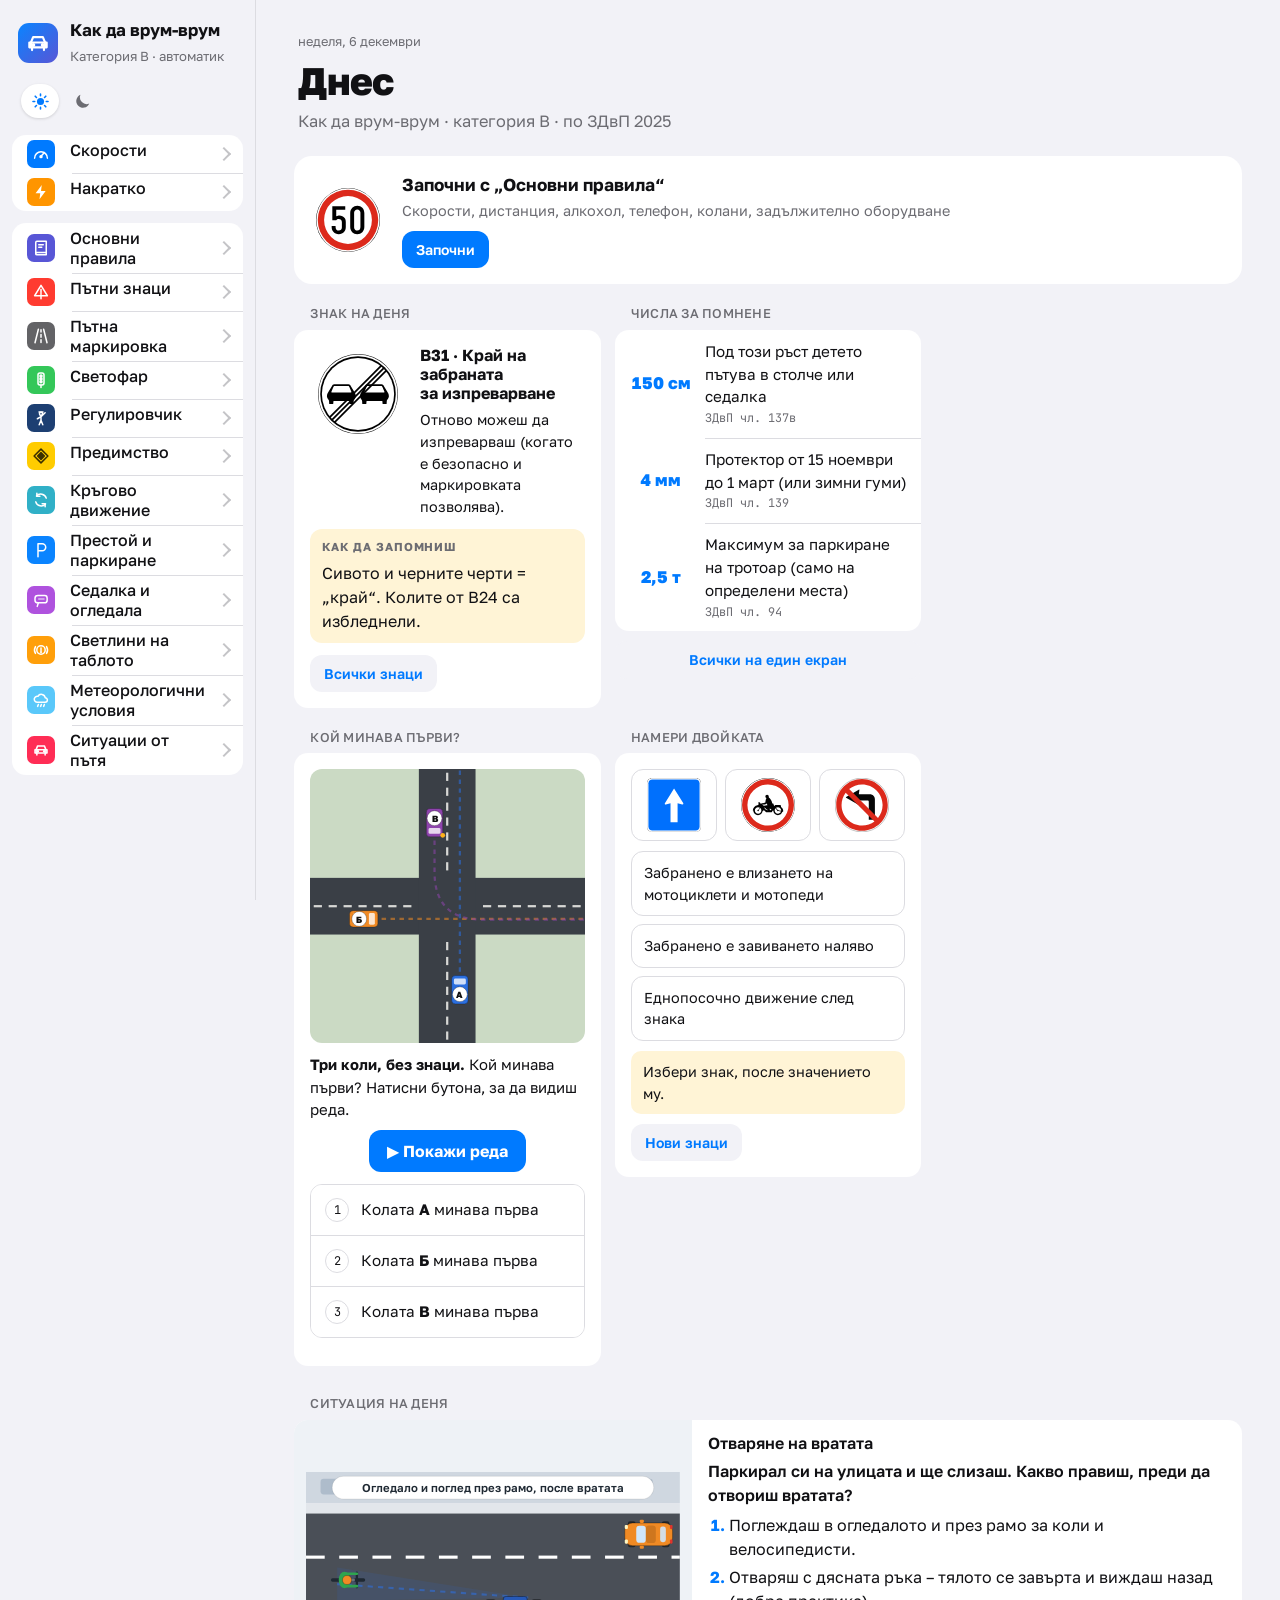
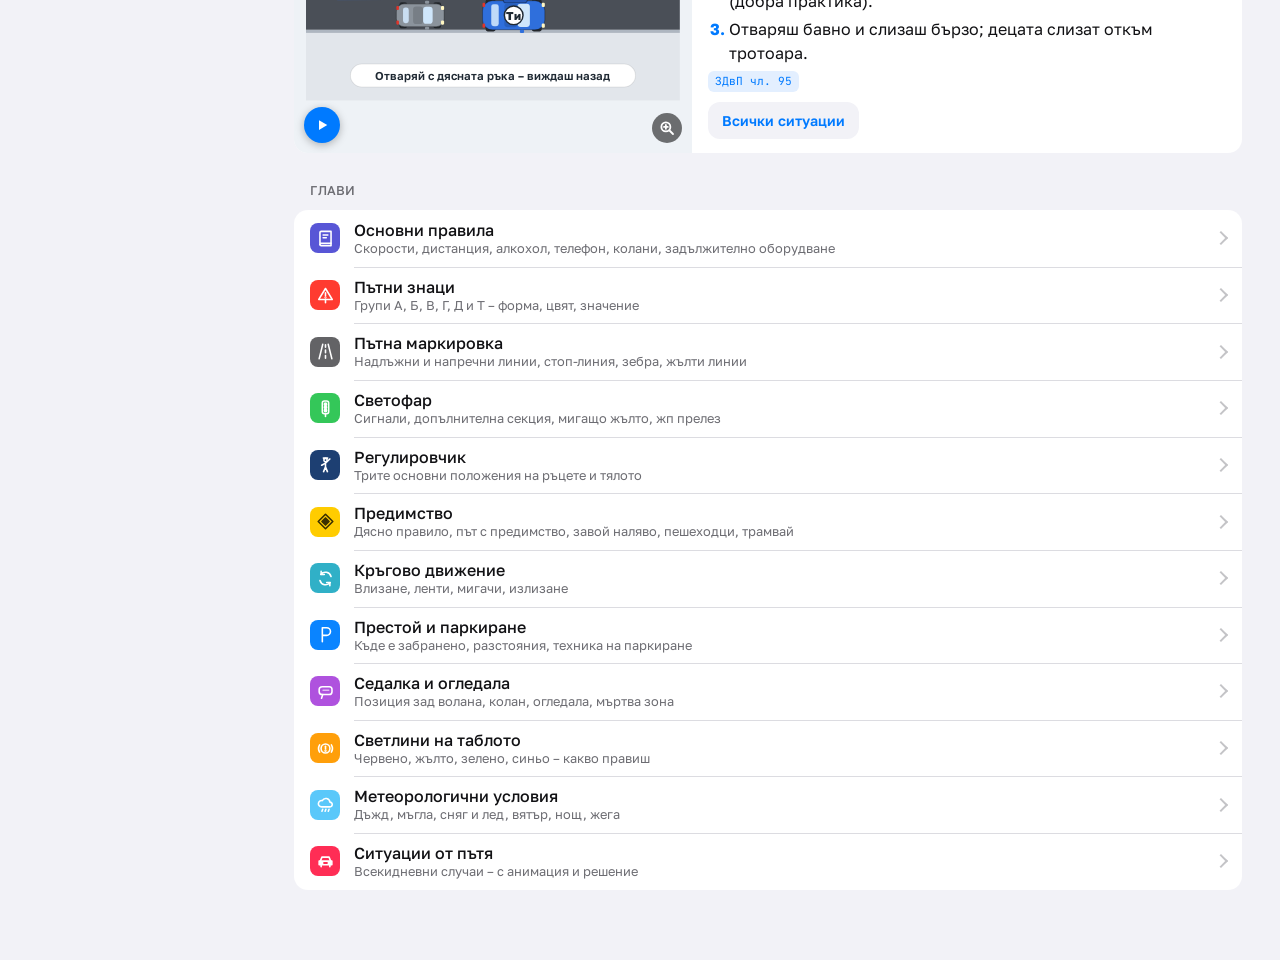
==== index.html @ ebe541b5 "Phone: work like an installed app - Installable (manifest, app icons, iOS home-screen tags) and full" ====
<!doctype html>
<html lang="bg">
<head>
<meta charset="utf-8">
<meta name="viewport" content="width=device-width, initial-scale=1, viewport-fit=cover">
<meta name="theme-color" content="#f2f2f7" media="(prefers-color-scheme: light)">
<meta name="theme-color" content="#000000" media="(prefers-color-scheme: dark)">
<title>Как да врум-врум</title>
<meta name="description" content="Как да врум-врум: интерактивен опреснителен курс за шофьори, категория B: знаци, маркировка, светофар, регулировчик, предимство, кръгово, паркиране, огледала, табло и времето – по ЗДвП.">
<script>try{var t=localStorage.getItem("bg-theme");if(t==="light"||t==="dark")document.documentElement.setAttribute("data-theme",t);}catch(e){}</script>
<link rel="manifest" href="manifest.webmanifest">
<link rel="icon" href="assets/app/favicon-32.png" sizes="32x32" type="image/png">
<link rel="apple-touch-icon" href="assets/app/apple-touch-icon.png">
<meta name="apple-mobile-web-app-capable" content="yes">
<meta name="mobile-web-app-capable" content="yes">
<meta name="apple-mobile-web-app-title" content="Врум-врум">
<meta name="apple-mobile-web-app-status-bar-style" content="default">
<meta name="format-detection" content="telephone=no">
<link rel="preconnect" href="https://fonts.googleapis.com">
<link rel="preconnect" href="https://fonts.gstatic.com" crossorigin>
<link rel="stylesheet" href="https://fonts.googleapis.com/css2?family=Golos+Text:wght@400;500;600;700;800&family=JetBrains+Mono:wght@500;600&display=swap">
<link rel="stylesheet" href="styles.css">
</head>
<body>
<div class="app">
  <aside class="sidebar" aria-label="Меню">
    <div class="side-top">
      <a class="brand" href="#nachalo" aria-label="Как да врум-врум – начало"><span class="brand-mark" aria-hidden="true"><svg viewBox="0 0 24 24" fill="none" stroke="currentColor" stroke-width="2" stroke-linecap="round" stroke-linejoin="round"><path d="M5.5 15.5v-4l2-5h9l2 5v4"/><path d="M4 11.5h16v4.5H4z"/><circle cx="7.6" cy="13.8" r=".9" fill="currentColor"/><circle cx="16.4" cy="13.8" r=".9" fill="currentColor"/><path d="M6.5 16v2.5M17.5 16v2.5"/></svg></span><span><b>Как да врум-врум</b><small>Категория B · автоматик</small></span></a>
      <div class="side-theme" data-theme-seg></div>
    </div>
    <nav id="nav"></nav>
  </aside>
  <div class="pane">
    <header class="navbar" id="navbar" hidden></header>
    <main class="content" id="main"></main>
  </div>
  <nav class="tabbar" id="tabbar" aria-label="Раздели"></nav>
</div>
<script src="js/signs-data.js"></script>
<script src="js/signs.js"></script>
<script src="js/data.js"></script>
<script src="js/anim.js"></script>
<script src="js/scene3d.js"></script>
<script src="js/illustrations.js"></script>
<script src="js/scenarios.js"></script>
<script src="js/widgets.js"></script>
<script src="js/speeds.js"></script>
<script src="js/app.js"></script>
<script src="js/zoom.js"></script>
<script src="js/play.js"></script>
</body>
</html>
---- styles.css ----
/* Design 10 – "mobile app". Phone: full-screen app with a bottom tab bar, large titles and grouped
   inset lists. Desktop: the same app as a split view (sidebar list + content), like a tablet app.
   Palette: system grey ground, white grouped cards, system blue accent; dark mode mirrors iOS dark. */
:root {
  --bg: #f2f2f7;
  --surface: #ffffff;
  --surface-2: #f2f2f7;
  --surface-3: #e9e9ef;
  --ink: #111114;
  --muted: #6c6c72;
  --line: #dcdce1;
  --accent: #007aff;
  --accent-soft: #e3efff;
  --accent-ink: #ffffff;
  --amber: #ff9f0a;
  --amber-soft: #fff4d6;
  --amber-ink: #4a3300;
  --red: #d70015;
  --red-soft: #ffe5e3;
  --green: #1f8a3d;
  --green-soft: #e1f5e6;
  --blue-lamp: #2b6fe0;
  --road: #3a3f46;
  --road-edge: #2c3036;
  --paint: #f3f3ef;
  --paint-yellow: #f2c200;
  --grass: #cbdac4;
  --bar: rgb(249 249 251 / 86%);
  --shadow: 0 1px 2px rgb(0 0 0 / 5%);

  --display: "Golos Text", -apple-system, "Segoe UI", system-ui, sans-serif;
  --body: "Golos Text", -apple-system, "Segoe UI", system-ui, sans-serif;
  --mono: "JetBrains Mono", ui-monospace, "SFMono-Regular", Consolas, monospace;
  --radius: 14px;
  --tabbar-h: 58px;
  color-scheme: light;
}
@media (prefers-color-scheme: dark) {
  :root:not([data-theme="light"]) {
    --bg: #000000; --surface: #1c1c1e; --surface-2: #2c2c2e; --surface-3: #3a3a3c; --ink: #f5f5f7; --muted: #9a9aa1; --line: #38383a;
    --accent: #0a84ff; --accent-soft: #0b2a4f; --accent-ink: #ffffff; --amber: #ff9f0a; --amber-soft: #3a2a05; --amber-ink: #ffe3a3;
    --red: #ff6961; --red-soft: #3b1513; --green: #32d74b; --green-soft: #0f2e18;
    --road: #2f3237; --road-edge: #232529; --paint: #e9e9e4; --grass: #23302a; --bar: rgb(22 22 24 / 86%);
    color-scheme: dark;
  }
}
:root[data-theme="dark"] {
  --bg: #000000; --surface: #1c1c1e; --surface-2: #2c2c2e; --surface-3: #3a3a3c; --ink: #f5f5f7; --muted: #9a9aa1; --line: #38383a;
  --accent: #0a84ff; --accent-soft: #0b2a4f; --accent-ink: #ffffff; --amber: #ff9f0a; --amber-soft: #3a2a05; --amber-ink: #ffe3a3;
  --red: #ff6961; --red-soft: #3b1513; --green: #32d74b; --green-soft: #0f2e18;
  --road: #2f3237; --road-edge: #232529; --paint: #e9e9e4; --grass: #23302a; --bar: rgb(22 22 24 / 86%);
  color-scheme: dark;
}

* { box-sizing: border-box; }
html { -webkit-text-size-adjust: 100%; }
body { margin: 0; background: var(--bg); color: var(--ink); font-family: var(--body); font-size: 16px; line-height: 1.5; -webkit-font-smoothing: antialiased; }
h1, h2, h3, h4 { text-wrap: balance; margin: 0; line-height: 1.2; }
p { margin: 0; }
button { font: inherit; color: inherit; }
a { color: var(--accent); }
:focus-visible { outline: 3px solid var(--accent); outline-offset: 2px; border-radius: 6px; }
svg text { font-family: var(--body); }

/* ---------- App shell ---------- */
.app { display: grid; grid-template-columns: 320px minmax(0, 1fr); min-height: 100vh; }
.sidebar {
  position: sticky; top: env(safe-area-inset-top, 0px); height: 100vh; overflow-y: auto;
  border-right: 1px solid var(--line); background: var(--bg); padding: 18px 16px 28px; display: flex; flex-direction: column; gap: 14px;
}
.brand { display: flex; gap: 12px; align-items: center; text-decoration: none; color: inherit; padding: 4px 6px; }
.brand img { width: 40px; height: 40px; }
.brand b { display: block; font-size: 1.05rem; }
.brand small { color: var(--muted); font-size: .82rem; }
.side-foot { margin-top: auto; font-size: .78rem; color: var(--muted); padding: 0 10px; }
.side-foot button { display: block; margin-top: 6px; border: 0; background: none; color: var(--accent); padding: 0; cursor: pointer; font-size: .82rem; }
.pane { min-width: 0; }
.content { max-width: 920px; margin: 0 auto; padding: 22px 28px 60px; }
.navbar { display: none; }
.tabbar { display: none; }

/* grouped inset lists (sidebar, chapters page, today) */
.list-label { font-size: .8rem; text-transform: uppercase; letter-spacing: .02em; color: var(--muted); margin: 18px 16px 6px; }
.list { background: var(--surface); border-radius: var(--radius); overflow: hidden; }
.row {
  display: grid; grid-template-columns: 34px minmax(0, 1fr) auto 12px; column-gap: 12px; align-items: center;
  padding: 10px 14px; text-decoration: none; color: var(--ink); position: relative; min-height: 52px;
}
.row + .row::before { content: ""; position: absolute; top: 0; left: 60px; right: 0; border-top: 1px solid var(--line); }
.row img { width: 32px; height: 32px; object-fit: contain; grid-row: 1 / 3; }
.row .t { font-weight: 500; line-height: 1.25; }
.row small { grid-column: 2; color: var(--muted); font-size: .8rem; line-height: 1.3; }
.row .count { grid-row: 1 / 3; grid-column: 3; font-size: .8rem; color: var(--muted); font-variant-numeric: tabular-nums; }
.row::after { content: ""; grid-row: 1 / 3; grid-column: 4; width: 8px; height: 8px; border-right: 2px solid #c4c4c7; border-top: 2px solid #c4c4c7; transform: rotate(45deg); }
.row:hover { background: var(--surface-2); }
.row[aria-current="page"] { background: var(--accent); color: #fff; }
.row[aria-current="page"] small, .row[aria-current="page"] .count { color: rgb(255 255 255 / 85%); }
.row[aria-current="page"]::after { border-color: rgb(255 255 255 / 70%); }
.row[aria-current="page"]::before, .row[aria-current="page"] + .row::before { border-color: transparent; }
.sidebar .list-label { margin-left: 14px; }

/* ---------- Page headers ---------- */
.large { display: grid; gap: 6px; margin: 6px 4px 18px; }
.large .eyebrow { font-size: .8rem; color: var(--muted); }
.large h1 { font-family: var(--display); font-size: clamp(1.9rem, 1.4rem + 1.8vw, 2.4rem); font-weight: 800; letter-spacing: -.02em; }
.large .lede { color: var(--muted); font-size: 1.02rem; max-width: 62ch; }
.large .row-h { display: flex; gap: 14px; align-items: center; }
.large .row-h img { width: 48px; height: 48px; object-fit: contain; flex: none; }
.section-title { font-size: .8rem; text-transform: uppercase; letter-spacing: .02em; color: var(--muted); font-weight: 500; margin: 26px 16px 8px; display: flex; gap: 10px; align-items: baseline; flex-wrap: wrap; font-family: var(--body); }
.section-title small { text-transform: none; letter-spacing: 0; }
.eyebrow { font-size: .8rem; color: var(--muted); }
.lede { color: var(--muted); }
.lawref {
  display: inline-block; font-family: var(--mono); font-size: .7rem; color: var(--accent); background: var(--accent-soft);
  border-radius: 6px; padding: 2px 7px; white-space: nowrap; font-variant-numeric: tabular-nums;
}
.note { background: var(--surface); border-radius: var(--radius); padding: 14px 16px; font-size: .88rem; color: var(--muted); }
.note b { color: var(--ink); }

/* ---------- Today ---------- */
.today { display: grid; gap: 4px; }
.hero-card { background: var(--surface); border-radius: 18px; padding: 16px; display: grid; grid-template-columns: 76px minmax(0, 1fr); gap: 16px; align-items: center; }
.hero-card svg, .hero-card img { width: 64px; height: 64px; object-fit: contain; justify-self: center; }
.hero-btns { display: flex; flex-wrap: wrap; gap: 8px; margin-top: 10px; }
.hero-btns .btn { margin-top: 0; }
.hero-card b { font-size: 1.08rem; display: block; }
.hero-card p { color: var(--muted); font-size: .9rem; margin-top: 2px; }
.hero-card .btn { margin-top: 10px; }
.card { background: var(--surface); border-radius: var(--radius); padding: 16px; display: grid; gap: 12px; min-width: 0; }
.tiles { display: grid; grid-template-columns: repeat(auto-fill, minmax(min(100%, 280px), 1fr)); gap: 14px; }
.tiles > div { min-width: 0; display: grid; align-content: start; }
.tiles .section-title { margin-top: 18px; }
.sotd { display: grid; grid-template-columns: 96px minmax(0, 1fr); gap: 14px; align-items: start; }
.sotd img { width: 96px; height: 96px; object-fit: contain; background: #fff; border-radius: 12px; padding: 8px; }
.sotd h3 { font-size: 1rem; }
.sotd p { font-size: .9rem; }
.stats-row { display: flex; gap: 22px; flex-wrap: wrap; font-size: .85rem; color: var(--muted); margin: 0 4px; }
.stats-row b { color: var(--ink); font-size: 1.15rem; display: block; font-variant-numeric: tabular-nums; }

/* match the pairs */
.match { display: grid; gap: 10px; }
.match-signs { display: grid; grid-template-columns: repeat(3, 1fr); gap: 8px; }
.match-names { display: grid; gap: 8px; }
.m-sign, .m-name { border: 1.5px solid var(--line); background: var(--surface); color: var(--ink); border-radius: 12px; cursor: pointer; }
.m-sign { display: grid; place-items: center; padding: 8px; background: #fff; }
.m-sign img { width: 54px; height: 54px; object-fit: contain; }
.m-name { text-align: left; padding: 10px 12px; font-size: .9rem; }
.m-sign.pick { border-color: var(--accent); box-shadow: 0 0 0 3px var(--accent-soft); }
.m-sign.done, .m-name.done { border-color: var(--green); opacity: .5; cursor: default; }
.m-name.bad { border-color: var(--red); animation: shake .3s; }
@keyframes shake { 25% { transform: translateX(-4px); } 75% { transform: translateX(4px); } }
.match-out { background: var(--amber-soft); color: var(--ink); border-radius: 10px; padding: 10px 12px; font-size: .9rem; }

/* pager as grouped list */
.pager { display: grid; gap: 0; margin-top: 30px; background: var(--surface); border-radius: var(--radius); overflow: hidden; }
.pager a { display: flex; justify-content: space-between; gap: 10px; padding: 14px 16px; text-decoration: none; color: var(--accent); font-weight: 500; }
.pager a + a { border-top: 1px solid var(--line); }
.pager a span { color: var(--muted); font-weight: 400; }

/* ---------- Phone layout ---------- */
@media (max-width: 899px) {
  .app { grid-template-columns: minmax(0, 1fr); }
  .sidebar { display: none; }
  .content { padding: 8px 16px calc(var(--tabbar-h) + env(safe-area-inset-bottom, 0px) + 28px); }
  .navbar:not([hidden]) {
    display: grid; grid-template-columns: 1fr auto 1fr; align-items: center; position: sticky; top: 0; z-index: 10;
    padding: calc(env(safe-area-inset-top, 0px) + 8px) 8px 8px; background: var(--bar); -webkit-backdrop-filter: saturate(180%) blur(18px); backdrop-filter: saturate(180%) blur(18px);
    border-bottom: 1px solid var(--line);
  }
  .navbar a { color: var(--accent); text-decoration: none; display: inline-flex; align-items: center; gap: 2px; font-size: 1rem; padding: 4px 6px; justify-self: start; }
  .navbar a::before { content: ""; width: 10px; height: 10px; border-left: 2.5px solid currentColor; border-bottom: 2.5px solid currentColor; transform: rotate(45deg); margin-right: 4px; }
  .navbar .nt { font-weight: 600; font-size: .98rem; white-space: nowrap; overflow: hidden; text-overflow: ellipsis; max-width: 52vw; }
  .tabbar {
    display: grid; grid-template-columns: repeat(5, 1fr); position: fixed; left: 0; right: 0; bottom: 0; z-index: 10;
    padding: 6px 4px calc(env(safe-area-inset-bottom, 0px) + 6px); background: var(--bar); -webkit-backdrop-filter: saturate(180%) blur(18px); backdrop-filter: saturate(180%) blur(18px);
    border-top: 1px solid var(--line);
  }
  .tabbar a { display: grid; justify-items: center; gap: 2px; color: var(--muted); text-decoration: none; font-size: .68rem; font-weight: 500; padding: 2px 0; }
  .tabbar svg { width: 26px; height: 26px; }
  .tabbar a[aria-current="page"] { color: var(--accent); }
  .large h1 { font-size: 2.05rem; }
}

/* ---------- Widget frame ---------- */
.widget {
  background: var(--surface);
  border: 1px solid var(--line);
  border-radius: 14px;
  padding: 18px;
  box-shadow: var(--shadow);
  display: grid;
  gap: 16px;
}
.widget-head { display: flex; flex-wrap: wrap; gap: 8px 16px; align-items: baseline; justify-content: space-between; }
.widget-head h3 { font-family: var(--display); font-size: 1rem; font-weight: 600; }
.widget-head p { color: var(--muted); font-size: 0.88rem; }
.controls { display: flex; flex-wrap: wrap; gap: 8px; }
.split { display: grid; grid-template-columns: minmax(0, 1.1fr) minmax(0, 1fr); gap: 20px; align-items: start; }
.stage { width: 100%; max-width: 100%; display: block; border-radius: 10px; }
.readout {
  background: var(--surface-2);
  border-radius: 10px;
  padding: 14px 16px;
  display: grid;
  gap: 8px;
  min-width: 0;
}
.readout h4 { font-size: 1.05rem; font-weight: 650; }
.readout p { font-size: 0.93rem; }
.pill {
  display: inline-flex;
  align-items: center;
  gap: 6px;
  font-size: 0.78rem;
  font-weight: 650;
  padding: 3px 10px;
  border-radius: 999px;
  background: var(--surface-2);
  border: 1px solid var(--line);
  white-space: nowrap;
}
.pill.go { background: var(--green-soft); color: var(--green); border-color: transparent; }
.pill.stop { background: var(--red-soft); color: var(--red); border-color: transparent; }
.pill.wait { background: var(--amber-soft); color: var(--amber-ink); border-color: transparent; }
.pill.info { background: var(--accent-soft); color: var(--accent); border-color: transparent; }

label.range { display: grid; gap: 4px; font-size: 0.86rem; color: var(--muted); }
label.range output { font-family: var(--mono); color: var(--ink); font-weight: 600; }
input[type="range"] { width: 100%; accent-color: var(--accent); }

.seg { display: inline-flex; flex-wrap: wrap; border: 1px solid var(--line); border-radius: 999px; padding: 3px; gap: 2px; background: var(--surface-2); }
.seg button { border: 0; background: none; padding: 6px 12px; border-radius: 999px; cursor: pointer; font-size: 0.86rem; font-weight: 550; }
.seg button[aria-pressed="true"] { background: var(--surface); box-shadow: var(--shadow); color: var(--accent); }

/* ---------- Signs gallery ---------- */
.filters { display: flex; flex-wrap: wrap; gap: 8px; }
.sign-grid {
  display: grid;
  grid-template-columns: repeat(auto-fill, minmax(min(100%, 160px), 1fr));
  gap: 12px;
}
.sign-card {
  perspective: 900px;
  border: 0;
  padding: 0;
  background: none;
  cursor: pointer;
  text-align: left;
  min-height: 244px;
}
.sign-card .inner {
  position: relative;
  height: 100%;
  min-height: 244px;
  transition: transform 0.45s;
  transform-style: preserve-3d;
}
.sign-card[aria-pressed="true"] .inner { transform: rotateY(180deg); }
.sign-card .face {
  position: absolute;
  inset: 0;
  border-radius: var(--radius);
  border: 1px solid var(--line);
  background: var(--surface);
  backface-visibility: hidden;
  display: flex;
  flex-direction: column;
  align-items: center;
  justify-content: center;
  gap: 10px;
  padding: 12px;
  overflow-y: auto;
}
.sign-card .face .sign { width: 92px; height: 92px; flex: none; }
.sign-card .code { font-family: var(--mono); font-size: 0.75rem; color: var(--muted); }
.sign-card .back { transform: rotateY(180deg); align-items: flex-start; justify-content: flex-start; background: var(--surface-2); }
.sign-card .back b { font-size: 0.9rem; line-height: 1.3; }
.sign-card .back span { font-size: 0.8rem; color: var(--muted); line-height: 1.4; }
.group-legend { display: grid; grid-template-columns: repeat(auto-fill, minmax(min(100%, 230px), 1fr)); gap: 10px; }
.group-legend div { display: flex; gap: 10px; align-items: center; font-size: 0.86rem; }
.group-legend .sign { width: 34px; height: 34px; flex: none; }

/* ---------- Markings ---------- */
.mark-grid { display: grid; grid-template-columns: repeat(auto-fill, minmax(min(100%, 300px), 1fr)); gap: 12px; }
.mark-card { background: var(--surface); border: 1px solid var(--line); border-radius: var(--radius); overflow: hidden; display: flex; flex-direction: column; }
.mark-card svg { display: block; width: 100%; height: auto; }
.mark-card .txt { padding: 12px 14px 14px; display: grid; gap: 4px; }
.mark-card h4 { font-size: 0.95rem; font-weight: 650; display: flex; gap: 8px; align-items: baseline; flex-wrap: wrap; }
.mark-card h4 .code { font-family: var(--mono); font-size: 0.75rem; color: var(--muted); font-weight: 500; }
.mark-card p { font-size: 0.88rem; }

/* ---------- Dashboard ---------- */
.dash-grid { display: grid; grid-template-columns: repeat(auto-fill, minmax(min(100%, 112px), 1fr)); gap: 10px; }
.dash-btn {
  border: 1px solid var(--line);
  background: #111417;
  border-radius: 12px;
  padding: 12px 6px 10px;
  cursor: pointer;
  display: grid;
  justify-items: center;
  gap: 6px;
  color: #c9d0d8;
  font-size: 0.74rem;
  line-height: 1.25;
  text-align: center;
}
.dash-btn svg { width: 44px; height: 44px; }
.dash-btn[aria-pressed="true"] { outline: 3px solid var(--accent); outline-offset: 2px; }
.dash-btn.red svg { color: #ff4a3d; filter: drop-shadow(0 0 6px rgb(255 74 61 / 55%)); }
.dash-btn.amber svg { color: #ffb21a; filter: drop-shadow(0 0 6px rgb(255 178 26 / 50%)); }
.dash-btn.green svg { color: #3ee07a; filter: drop-shadow(0 0 6px rgb(62 224 122 / 45%)); }
.dash-btn.blue svg { color: #4c8dff; filter: drop-shadow(0 0 6px rgb(76 141 255 / 55%)); }
.dash-detail { display: grid; grid-template-columns: 92px minmax(0, 1fr); gap: 16px; align-items: start; }
.dash-detail .lamp { background: #111417; border-radius: 12px; padding: 14px; display: grid; place-items: center; }
.dash-detail .lamp svg { width: 64px; height: 64px; }
.dash-detail .lamp.red svg { color: #ff4a3d; }
.dash-detail .lamp.amber svg { color: #ffb21a; }
.dash-detail .lamp.green svg { color: #3ee07a; }
.dash-detail .lamp.blue svg { color: #4c8dff; }
.legend-row { display: flex; flex-wrap: wrap; gap: 8px 18px; font-size: 0.86rem; }
.legend-row span { display: inline-flex; align-items: center; gap: 6px; }
.dot { width: 10px; height: 10px; border-radius: 50%; display: inline-block; }

/* ---------- Quiz ---------- */
.quiz {
  background: var(--surface);
  border: 1px solid var(--line);
  border-radius: 14px;
  padding: 20px;
  display: grid;
  gap: 14px;
}
.quiz-top { display: flex; justify-content: space-between; gap: 12px; align-items: center; flex-wrap: wrap; }
.quiz-count { font-family: var(--mono); font-size: 0.8rem; color: var(--muted); font-variant-numeric: tabular-nums; }
.quiz-q { display: grid; grid-template-columns: auto minmax(0, 1fr); gap: 16px; align-items: center; }
.quiz-q .sign { width: 84px; height: 84px; }
.quiz-q h3 { font-size: 1.12rem; font-weight: 650; line-height: 1.35; }
.quiz-q.noimg { grid-template-columns: minmax(0, 1fr); }
.opts { display: grid; gap: 8px; }
.opt {
  text-align: left;
  border: 1px solid var(--line);
  background: var(--surface-2);
  border-radius: 10px;
  padding: 11px 14px;
  cursor: pointer;
  display: grid;
  grid-template-columns: 26px minmax(0, 1fr);
  gap: 10px;
  align-items: start;
  font-size: 0.95rem;
}
.opt:hover:not(:disabled) { border-color: var(--accent); }
.opt .k {
  font-family: var(--mono);
  font-size: 0.75rem;
  width: 24px;
  height: 24px;
  border-radius: 6px;
  display: grid;
  place-items: center;
  border: 1px solid var(--line);
  background: var(--surface);
}
.opt:disabled { cursor: default; }
.opt.right { border-color: var(--green); background: var(--green-soft); }
.opt.right .k { background: var(--green); color: #fff; border-color: var(--green); }
.opt.wrong { border-color: var(--red); background: var(--red-soft); }
.opt.wrong .k { background: var(--red); color: #fff; border-color: var(--red); }
.explain { font-size: 0.92rem; padding: 12px 14px; border-radius: 10px; background: var(--surface-2); display: grid; gap: 6px; }
.explain .verdict { font-weight: 700; }
.explain .verdict.ok { color: var(--green); }
.explain .verdict.no { color: var(--red); }
.quiz-foot { display: flex; justify-content: flex-end; gap: 8px; flex-wrap: wrap; }
.result { display: grid; gap: 12px; justify-items: start; }
.result .big { font-family: var(--display); font-size: 2.2rem; font-weight: 600; font-variant-numeric: tabular-nums; }
.review { display: grid; gap: 10px; width: 100%; }
.review div { border-left: 3px solid var(--red); padding: 4px 0 4px 12px; font-size: 0.9rem; }
.review div b { display: block; }

.pager { display: flex; justify-content: space-between; gap: 12px; margin-top: 36px; flex-wrap: wrap; }

/* ---------- SVG drawing tokens (roads, paint, figures) ---------- */
.r-road { fill: var(--road); }
.r-grass { fill: var(--grass); }
.r-paint { fill: var(--paint); }
.r-walk { fill: var(--surface-2); }
.r-curb { fill: var(--muted); opacity: 0.6; }
.r-drive { fill: var(--line); }
.r-bump { fill: var(--paint); opacity: 0.25; }
.r-island { fill: var(--grass); }
.r-glass { fill: rgb(255 255 255 / 75%); }
.r-text { fill: var(--paint); font-family: var(--body); }
.r-text-dark { fill: var(--ink); font-family: var(--body); }
.s-paint { stroke: var(--paint); }
.s-yellow { stroke: var(--paint-yellow); }
.s-go { stroke: var(--green); }
.f-go { fill: var(--green); }
.s-ink { stroke: #16181b; }
.f-amber { fill: #f2b300; }
.f-uniform { fill: #27364a; }
.f-skin { fill: #f1c9a5; stroke: #16181b; stroke-width: 1.2; }
.car-a { fill: #2b6fe0; }
.car-b { fill: #f08a24; }

.blink { animation: blink 1s steps(1, end) infinite; }
@keyframes blink { 50% { opacity: 0.08; } }
@media (prefers-reduced-motion: reduce) {
  .blink { animation: none !important; }
}

.readout .pill, .dash-detail .pill, .explain .pill { justify-self: start; }
.seg { border-radius: 16px; }

/* ---------- Official sign images ---------- */
img.sign { object-fit: contain; display: block; }
.visually-hidden { position: absolute; width: 1px; height: 1px; overflow: hidden; clip: rect(0 0 0 0); white-space: nowrap; }

/* ---------- Signs explorer ---------- */
.sx-groups { display: grid; grid-template-columns: repeat(auto-fill, minmax(min(100%, 150px), 1fr)); gap: 8px; }
.sx-groups button { display: grid; grid-template-columns: 34px minmax(0, 1fr); column-gap: 10px; align-items: center; text-align: left; border: 1px solid var(--line); background: var(--surface-2); border-radius: 10px; padding: 8px 10px; cursor: pointer; }
.sx-groups button img { grid-row: 1 / 3; width: 34px; height: 34px; object-fit: contain; }
.sx-groups button span { font-size: .9rem; font-weight: 600; }
.sx-groups button small { font-size: .74rem; color: var(--muted); line-height: 1.25; }
.sx-groups button[aria-selected="true"] { border-color: var(--accent); background: var(--accent-soft); box-shadow: inset 0 0 0 1px var(--accent); }
.sx-hook { font-size: .95rem; max-width: 80ch; }
.sx-what { color: var(--muted); }
.sx-search input { font: inherit; border: 1px solid var(--line); background: var(--surface); color: var(--ink); border-radius: 999px; padding: 8px 14px; width: min(320px, 100%); }
.sx-search { flex: 1 1 220px; display: flex; justify-content: flex-end; }
.sx-learn { display: grid; grid-template-columns: minmax(0, 1.2fr) minmax(0, 1fr); gap: 18px; align-items: start; }
.sx-grid { display: grid; grid-template-columns: repeat(auto-fill, minmax(78px, 1fr)); gap: 8px; }
.sx-tile { border: 1px solid var(--line); background: #fff; border-radius: 10px; padding: 8px 4px 4px; display: grid; justify-items: center; gap: 4px; cursor: pointer; color: #333; }
.sx-tile img { width: 56px; height: 56px; object-fit: contain; }
.sx-tile span { font-family: var(--mono); font-size: .72rem; }
.sx-tile[aria-selected="true"] { border-color: var(--accent); box-shadow: 0 0 0 3px var(--accent-soft), inset 0 0 0 1px var(--accent); }
.sx-tile:hover { border-color: var(--accent); }
.sx-detail { position: sticky; top: 16px; background: var(--surface-2); border-radius: 14px; padding: 18px; display: grid; gap: 14px; }
.sx-detail-img { background: #fff; border-radius: 12px; padding: 18px; display: grid; place-items: center; }
.sx-detail-img img { width: 100%; max-width: 200px; max-height: 200px; object-fit: contain; }
.sx-detail-body { display: grid; gap: 10px; }
.sx-detail-body h3 { font-size: 1.15rem; }
.sx-meta { display: flex; flex-wrap: wrap; gap: 6px 10px; align-items: center; font-size: .8rem; color: var(--muted); }
.sx-code { font-family: var(--mono); font-weight: 700; color: var(--ink); }
.sx-mnem { background: var(--amber-soft); color: var(--ink); border-left: 4px solid var(--amber); border-radius: 0 10px 10px 0; padding: 10px 12px; display: grid; gap: 4px; }
.sx-mnem > span { font-size: .72rem; font-weight: 700; letter-spacing: .08em; text-transform: uppercase; color: var(--muted); }
.sx-empty { color: var(--muted); padding: 20px 0; }
.sx-guess { display: grid; gap: 12px; max-width: 640px; }
.sx-guess-img { display: grid; justify-items: center; gap: 8px; text-align: center; background: #fff; border-radius: 14px; padding: 18px; color: #222; }
.sx-guess-img img { width: 170px; height: 170px; object-fit: contain; }
.sx-guess-img p { font-weight: 700; font-size: 1.1rem; }
.sx-out { display: grid; gap: 10px; }
.sx-deck { display: grid; gap: 12px; justify-items: center; }
.sx-card { width: min(100%, 460px); min-height: 300px; background: #fff; color: #1b1f24; border-radius: 16px; padding: 22px; display: grid; gap: 14px; justify-items: center; align-content: start; box-shadow: var(--shadow), 8px 8px 0 -2px var(--surface-2), 8px 8px 0 -1px var(--line), 16px 16px 0 -2px var(--surface-2), 16px 16px 0 -1px var(--line); }
.sx-card img { width: 160px; height: 160px; object-fit: contain; }
.sx-card-q { color: #666; }
.sx-card-body { display: grid; gap: 8px; width: 100%; }
.sx-card .sx-mnem { color: #1b1f24; background: #fff3c4; }
@media (max-width: 820px) { .sx-learn { grid-template-columns: minmax(0, 1fr); } .sx-detail { position: static; order: -1; } }

/* ---------- Rule illustrations ---------- */
.rule-il { margin: -14px -16px 6px; background: var(--surface-2); border-radius: var(--radius) var(--radius) 0 0; padding: 12px; border-bottom: 1px solid var(--line); }
.rule-il svg.il { display: block; width: 100%; height: auto; max-height: 190px; }
.il-t { fill: var(--ink); font-family: var(--body); }
.il-m { fill: var(--muted); font-family: var(--body); }
.il-tw { fill: #fff; font-family: var(--body); }
.il-card { fill: var(--surface); stroke: var(--line); }
.il-arrow { stroke: var(--ink); fill: none; }
.il-arrow-head { fill: var(--ink); }
.il-ink { stroke: var(--ink); }
.il-ink-fill { fill: var(--ink); }
.il-skin { fill: #f1c9a5; stroke: #b8906c; }
.il-glass { fill: rgb(170 210 240 / 35%); stroke: var(--ink); stroke-width: 2; }
.il-track { fill: var(--line); }
.il-dash { fill: none; stroke: var(--muted); stroke-dasharray: 5 4; stroke-width: 2; }
.il-carbody { fill: #2b6fe0; stroke: rgba(0,0,0,.35); }
.il-window { fill: #cfe3f5; }
.il-ruler { fill: #f2b300; }
.il-vest { stroke: #f2b300; }
.il-vest .il-ink-fill { fill: #f2b300; }
.il-no { fill: rgb(209 59 47 / 45%); }
.il-building { fill: var(--line); }
.il-seat { fill: #4a4f57; }
.il-shirt { fill: #7aa9ff; }
.il-dash-bg { fill: #2a2e34; }
.il-sky { fill: #dcebf7; }
.il-curbline { stroke: #b7bcc2; }
.il-fo { font: 600 8.5px/1.15 var(--body); color: var(--muted); text-align: center; }
:root[data-theme="dark"] .il-sky { fill: #1c2a3a; }
@media (prefers-color-scheme: dark) { :root:not([data-theme="light"]) .il-sky { fill: #1c2a3a; } }

/* ---------- Animated intersections ---------- */
.xanim { display: grid; gap: 10px; }
.xanim-svg { width: 100%; max-width: 440px; display: block; margin: 0 auto; border-radius: 12px; }
.xanim { --x-grass: var(--grass); --x-road: var(--road); --x-paint: var(--paint); --x-car-a: #2b6fe0; --x-car-b: #f08a24; --x-car-c: #8e44ad; --x-car-tram: #f2b300; }
.xanim-caption { min-height: 3em; font-size: .93rem; }
.xanim-step { display: inline-grid; place-items: center; width: 22px; height: 22px; border-radius: 50%; background: var(--accent); color: var(--accent-ink); font-weight: 800; font-size: .78rem; margin-right: 4px; }
.xanim-ref { font-family: var(--mono); font-size: .72rem; color: var(--accent); background: var(--accent-soft); border-radius: 4px; padding: 1px 6px; }
.xanim-controls { display: flex; justify-content: center; }
.xanim-play { border: 0; background: var(--accent); color: var(--accent-ink); border-radius: 999px; padding: 9px 18px; font-weight: 700; cursor: pointer; }
.xanim-blink { animation: blink 0.8s steps(1, end) infinite; }
.sx .controls > * { min-width: 0; }
.sx-search { min-width: 0; }
.sx-search input { width: 100%; max-width: 320px; }
.sx-modes .seg { max-width: 100%; }
.sx-groups > button { min-width: 0; }
.sx-groups button span, .sx-groups button small { overflow-wrap: anywhere; min-width: 0; }
.sx-groups { grid-template-columns: repeat(auto-fill, minmax(min(100%, 190px), 1fr)); }

/* ---------- Design 10: shared controls ---------- */
.btn {
  display: inline-flex; align-items: center; justify-content: center; gap: 6px; border: 0; background: var(--surface-2); color: var(--accent);
  border-radius: 12px; padding: 10px 16px; cursor: pointer; font-weight: 600; font-size: .95rem; text-decoration: none; transition: filter .15s, transform .05s;
}
.btn:hover { filter: brightness(.97); }
.btn:active { transform: scale(.98); }
.btn.primary { background: var(--accent); color: #fff; }
.btn.small { padding: 8px 14px; font-size: .88rem; }
.btn[aria-pressed="true"] { background: var(--accent); color: #fff; }

/* rule cards */
.rules { display: grid; grid-template-columns: repeat(auto-fill, minmax(min(100%, 330px), 1fr)); gap: 12px; }
.rule { background: var(--surface); border-radius: var(--radius); padding: 14px 16px; display: flex; flex-direction: column; gap: 6px; min-width: 0; overflow: hidden; }
.rule h4 { font-size: 1rem; font-weight: 600; }
.rule .body { font-size: .93rem; }
.rule .body p + p { margin-top: 6px; }
.rule .body ul, .rule .body ol { margin: 4px 0 0; padding-left: 18px; }
.rule .body li + li { margin-top: 3px; }
.rule .lawref { align-self: flex-start; margin-top: auto; }
.rule.key h4::before { content: ""; display: inline-block; width: 8px; height: 8px; border-radius: 50%; background: var(--accent); margin-right: 8px; vertical-align: 2px; }
.rule.warn h4::before { content: ""; display: inline-block; width: 8px; height: 8px; border-radius: 50%; background: var(--red); margin-right: 8px; vertical-align: 2px; }
.rule-il { margin: -14px -16px 8px; background: var(--surface-2); border-radius: 0; padding: 12px; border-bottom: 0; }

table.data { border-collapse: collapse; width: 100%; font-size: .93rem; font-variant-numeric: tabular-nums; }
table.data td { padding: 8px 4px; border-bottom: 1px solid var(--line); }
table.data tr:last-child td { border-bottom: 0; }
table.data td.num { font-family: var(--mono); font-weight: 600; text-align: right; }
.table-wrap { overflow-x: auto; }

/* widgets as inset cards */
.widget { background: var(--surface); border: 0; border-radius: 18px; box-shadow: none; padding: 16px; gap: 14px; }
.widget-head h3 { font-family: var(--body); font-size: 1.05rem; font-weight: 700; }
.readout { background: var(--surface-2); border-radius: 12px; }
.seg { background: var(--surface-3); border: 0; border-radius: 10px; padding: 2px; }
.seg button { border-radius: 8px; padding: 6px 12px; font-weight: 500; }
.seg button[aria-pressed="true"] { background: var(--surface); color: var(--ink); box-shadow: 0 1px 3px rgb(0 0 0 / 12%), 0 0 0 .5px rgb(0 0 0 / 4%); }
.pill { border: 0; border-radius: 8px; }
input[type="range"] { accent-color: var(--accent); }

/* quiz as an inset list */
.quiz { background: var(--surface); border: 0; border-radius: 18px; padding: 16px; }
.opts { gap: 0; background: var(--surface); border-radius: 12px; overflow: hidden; border: 1px solid var(--line); }
.opt { border: 0; border-radius: 0; background: var(--surface); padding: 13px 14px; }
.opt + .opt { border-top: 1px solid var(--line); }
.opt:hover:not(:disabled) { background: var(--surface-2); }
.opt .k { border-radius: 50%; border: 1.5px solid var(--line); background: transparent; }
.opt.right { background: var(--green-soft); }
.opt.right .k { background: var(--green); border-color: var(--green); color: #fff; }
.opt.wrong { background: var(--red-soft); }
.opt.wrong .k { background: var(--red); border-color: var(--red); color: #fff; }
.explain { background: var(--surface-2); border-radius: 12px; }
.quiz-q h3 { font-size: 1.08rem; font-weight: 600; }
.quiz-q img.sign { width: 84px; height: 84px; }
.result .big { font-family: var(--body); font-weight: 800; }

/* signs explorer, dashboard, markings in the new skin */
.sx-groups button { background: var(--surface-2); border: 0; border-radius: 12px; }
.sx-groups button[aria-selected="true"] { background: var(--accent); color: #fff; box-shadow: none; }
.sx-groups button[aria-selected="true"] small { color: rgb(255 255 255 / 85%); }
.sx-groups button[aria-selected="true"] img { background: #fff; border-radius: 6px; padding: 2px; }
.sx-tile { border: 0; box-shadow: 0 0 0 1px var(--line); border-radius: 12px; }
.sx-tile[aria-selected="true"] { box-shadow: 0 0 0 2.5px var(--accent); }
.sx-search input { border: 0; background: var(--surface-3); border-radius: 10px; padding: 9px 12px; }
.sx-detail { background: var(--surface-2); }
.sx-mnem { border-left: 0; border-radius: 12px; }
.mark-card { border: 0; border-radius: var(--radius); }
.dash-btn { border: 0; }
.xanim-play { border-radius: 12px; }

@media (max-width: 520px) {
  .quiz-q { grid-template-columns: minmax(0, 1fr); }
  .quiz-q img.sign { width: 72px; height: 72px; }
  .dash-detail { grid-template-columns: minmax(0, 1fr); }
  .widget, .quiz { padding: 14px; border-radius: 16px; }
  .split { grid-template-columns: minmax(0, 1fr); }
  .sotd { grid-template-columns: 76px minmax(0, 1fr); }
  .sotd img { width: 76px; height: 76px; }
}
@media (max-width: 899px) { .split { grid-template-columns: minmax(0, 1fr); } }
@media (prefers-reduced-motion: reduce) { *, *::before, *::after { transition: none !important; animation: none !important; } }
.large h1, .large .row-h > * { min-width: 0; overflow-wrap: break-word; }
@media (max-width: 899px) {
  .large h1 { font-size: clamp(1.6rem, 7.4vw, 2.05rem); }
  .large .row-h img { width: 40px; height: 40px; }
}
.sidebar .row small { display: none; }
.sidebar .row { min-height: 44px; padding: 7px 12px; }
.sidebar .row img { width: 28px; height: 28px; }

/* ---------- Theme switch ---------- */
.large { position: relative; }
.large .eyebrow { padding-right: 52px; min-height: 1.2em; }
.theme-btn {
  position: absolute; top: -4px; right: 0; width: 40px; height: 40px; border-radius: 50%; border: 0; cursor: pointer;
  background: var(--surface); color: var(--accent); display: grid; place-items: center; box-shadow: 0 1px 3px rgb(0 0 0 / 10%);
}
.theme-btn svg { width: 22px; height: 22px; }
.theme-btn:hover { background: var(--surface-2); }
.side-theme { display: grid; gap: 6px; padding: 0 6px; }
.side-theme > span { font-size: .8rem; color: var(--muted); text-transform: uppercase; letter-spacing: .02em; padding-left: 8px; }
.side-theme .seg, .settings .seg { display: grid; grid-template-columns: repeat(3, 1fr); width: 100%; }
.side-theme .seg button, .settings .seg button { padding: 6px 4px; font-size: .82rem; }
.settings { gap: 12px; }
.set-row { display: grid; grid-template-columns: 90px minmax(0, 1fr); gap: 12px; align-items: center; }
.set-row > span { font-weight: 500; }
.set-row .btn { justify-self: start; }
@media (max-width: 899px) { .theme-btn { top: -2px; } }
.side-theme { margin-top: auto; }
.sidebar .side-foot { margin-top: 0; }

/* ---------- Layout fixes: content next to the sidebar, one readable column of rules ---------- */
@media (min-width: 900px) {
  .content { margin: 0; padding: 26px 40px 70px; max-width: 1040px; }
}
.rules { display: grid; grid-template-columns: minmax(0, 1fr); gap: 12px; align-items: start; }
.rule { padding: 0; gap: 0; }
.rule-text { display: flex; flex-direction: column; gap: 6px; padding: 14px 16px; min-width: 0; }
.rule-il { margin: 0; padding: 12px; background: var(--il-paper, #eef2f6); border-radius: 0; cursor: zoom-in; }
@media (min-width: 900px) {
  .rule.has-il { display: grid; grid-template-columns: minmax(260px, 42%) minmax(0, 1fr); align-items: stretch; }
  .rule.has-il .rule-il { display: grid; place-items: center; }
}

/* ---------- Facts (cheat sheet, Today) ---------- */
.facts .fact { display: grid; grid-template-columns: 64px minmax(0, 1fr); gap: 12px; align-items: center; padding: 10px 14px; position: relative; }
.facts .fact + .fact::before { content: ""; position: absolute; top: 0; left: 90px; right: 0; border-top: 1px solid var(--line); }
.facts .fv { font-weight: 800; font-size: 1.05rem; color: var(--accent); text-align: center; font-variant-numeric: tabular-nums; white-space: nowrap; }
.facts .fact img { width: 44px; height: 44px; object-fit: contain; justify-self: center; }
.facts .ft { display: block; font-size: .95rem; }
.facts .fr { display: block; font-size: .74rem; color: var(--muted); font-family: var(--mono); margin-top: 2px; }
.speed-strip { display: grid; grid-template-columns: repeat(6, minmax(0, 1fr)); gap: 8px; background: var(--surface); border-radius: var(--radius); padding: 12px; }
.speed-strip .sp { display: grid; justify-items: center; gap: 4px; text-align: center; }
.speed-strip img, .sp-road { width: 46px; height: 46px; object-fit: contain; }
.sp-road { display: block; border-radius: 6px; background: linear-gradient(90deg, var(--grass) 0 38%, var(--road) 38% 62%, var(--grass) 62%); position: relative; }
.speed-strip b { font-size: 1.5rem; font-weight: 800; line-height: 1; }
.speed-strip span { font-size: .74rem; color: var(--muted); line-height: 1.2; }
@media (max-width: 560px) { .speed-strip { grid-template-columns: repeat(3, minmax(0, 1fr)); row-gap: 14px; } }


/* ---------- Zoom viewer ---------- */
.rule-il, .sx-detail-img img, .sx-card img, .sotd img, .quiz-q img, .mark-card svg, .dash-detail .lamp, .facts .fact img, .speed-strip img { cursor: zoom-in; }
.rule-il { position: relative; }
.rule-il::after {
  content: ""; position: absolute; right: 10px; bottom: 10px; width: 30px; height: 30px; border-radius: 50%;
  background: rgb(0 0 0 / 55%) url("data:image/svg+xml,%3Csvg xmlns='http://www.w3.org/2000/svg' viewBox='0 0 24 24' fill='none' stroke='white' stroke-width='2.4' stroke-linecap='round'%3E%3Ccircle cx='10.5' cy='10.5' r='6'/%3E%3Cpath d='M15 15l5 5M10.5 8v5M8 10.5h5'/%3E%3C/svg%3E") center / 18px no-repeat;
  pointer-events: none;
}
.zoom-lock, .zoom-lock body { overflow: hidden; }
.zoom { position: fixed; inset: 0; z-index: 100; background: rgb(0 0 0 / 88%); display: none; grid-template-rows: auto minmax(0, 1fr) auto; }
.zoom.open { display: grid; }
.zoom-bar { display: flex; gap: 8px; justify-content: center; padding: calc(env(safe-area-inset-top, 0px) + 10px) 12px 10px; }
.zoom-bar button { min-width: 44px; height: 44px; border-radius: 22px; border: 0; background: rgb(255 255 255 / 16%); color: #fff; font-size: 1.3rem; font-weight: 600; cursor: pointer; padding: 0 14px; }
.zoom-bar .zoom-pct { font-size: .9rem; font-variant-numeric: tabular-nums; min-width: 70px; }
.zoom-bar .zoom-close { margin-left: 12px; background: rgb(255 255 255 / 26%); }
.zoom-stage { overflow: hidden; display: grid; place-items: center; touch-action: none; cursor: zoom-in; }
.zoom-inner { transform-origin: center; transition: transform .08s linear; will-change: transform; }
.zoom-paper { background: #fff; border-radius: 16px; padding: 16px; display: grid; place-items: center; width: min(94vw, 1000px); max-height: 78vh; }
.zoom-paper.dark { background: #111417; }
.zoom-img { width: 100%; height: min(70vh, 640px); object-fit: contain; }
.zoom-svg { width: 100%; height: auto; max-height: 72vh; display: block; }
.zoom-box { width: min(60vh, 90vw); height: min(60vh, 90vw); }
.zoom-hint { text-align: center; color: rgb(255 255 255 / 70%); font-size: .82rem; padding: 8px 12px calc(env(safe-area-inset-bottom, 0px) + 12px); }
@media (prefers-reduced-motion: reduce) { .zoom-inner { transition: none; } }

/* ---------- Play button on animated pictures ---------- */
.has-play { position: relative; }
.play-btn {
  position: absolute; left: 10px; bottom: 10px; z-index: 2; width: 36px; height: 36px; border-radius: 50%; border: 0; padding: 0;
  display: grid; place-items: center; background: var(--accent, #0a84ff); color: #fff; cursor: pointer;
  box-shadow: 0 2px 8px rgb(0 0 0 / 28%);
}
.play-btn svg { width: 18px; height: 18px; }
.play-btn:hover { filter: brightness(1.08); }
.play-btn:focus-visible { outline: 3px solid var(--accent, #0a84ff); outline-offset: 2px; }
.is-playing .play-btn { background: rgb(0 0 0 / 55%); }
.mark-card.has-play .play-btn { left: 8px; bottom: auto; top: 8px; width: 30px; height: 30px; }
.rule-il svg.il { max-height: 240px; }

/* ---------- 3D / view switch ---------- */
.view-bar { margin-bottom: 10px; }
.stage-wrap { display: grid; gap: 6px; min-width: 0; }
.stage-wrap .stage { touch-action: pan-y; }
.stage-wrap { position: relative; }
.stage.draggable { cursor: grab; }
.stage.draggable.dragging { cursor: grabbing; }
.stage.draggable:focus-visible { outline: 3px solid var(--accent); outline-offset: 2px; }
.drag-hint { position: absolute; left: 10px; top: 10px; display: inline-flex; gap: 6px; align-items: center; padding: 5px 10px; border-radius: 999px; background: rgb(0 0 0 / 55%); color: #fff; font-size: .78rem; font-weight: 600; pointer-events: none; }
.drag-hint[hidden] { display: none; }
.stage-wrap:hover .drag-hint, .stage-wrap:focus-within .drag-hint { opacity: .35; }

/* ---------- Mirror widget ---------- */
.mir-stages { display: grid; grid-template-columns: minmax(0, 0.7fr) minmax(0, 1fr); gap: 12px; align-items: start; }
.mir-stages.one { grid-template-columns: minmax(0, 1fr); }
.mir-stages figure { margin: 0; display: grid; gap: 6px; min-width: 0; }
.mir-stages figure[hidden] { display: none; }
.mir-stages figcaption { font-size: .8rem; color: var(--muted); text-align: center; }
.mir-stages .stage { width: 100%; height: auto; border-radius: 12px; display: block; }
.mir-stages.one .mir-top .stage { max-height: 560px; }
.mir-legend { font-size: .82rem; color: var(--muted); display: flex; flex-wrap: wrap; gap: 4px 10px; align-items: center; }
.mir-legend i { display: inline-block; width: 12px; height: 12px; border-radius: 3px; margin-right: -4px; }
@media (max-width: 700px) { .mir-stages { grid-template-columns: minmax(0, 1fr); } .mir-stages .mir-top .stage { max-height: 440px; } }

/* ---------- Everyday situations ---------- */
.sit { display: grid; gap: 12px; }
.sit-filter .seg { flex-wrap: wrap; }
.sit-grid { display: grid; grid-template-columns: minmax(0, 1fr); gap: 12px; }
.sit-q { font-weight: 600; }
.sit-steps { margin: 0; padding-left: 1.3em; display: grid; gap: 4px; }
.sit-steps li::marker { color: var(--accent); font-weight: 700; }

/* ---------- Скорости ---------- */
.sec-link { margin-left: auto; text-transform: none; letter-spacing: 0; color: var(--accent); text-decoration: none; font-size: .85rem; }
.spd-pick { display: grid; grid-template-columns: repeat(auto-fill, minmax(168px, 1fr)); gap: 8px; }
.spd-pick button { display: grid; grid-template-columns: 38px minmax(0, 1fr); grid-template-rows: auto auto; column-gap: 10px; align-items: center; text-align: left; padding: 10px 12px; border-radius: 14px; border: 1px solid transparent; background: var(--surface); color: var(--ink); cursor: pointer; font: inherit; min-width: 0; }
.spd-pick button[aria-pressed="true"] { border-color: var(--accent); box-shadow: 0 0 0 1px var(--accent) inset; }
.spd-pick .spd-ic { grid-row: 1 / 3; display: grid; place-items: center; width: 38px; height: 38px; }
.spd-pick .spd-ic img { width: 36px; height: 36px; object-fit: contain; }
.spd-pick .spd-w { color: var(--accent); display: grid; place-items: center; }
.spd-pick .spd-t { font-size: .88rem; font-weight: 600; line-height: 1.2; overflow-wrap: break-word; }
.spd-pick b { font-size: .8rem; color: var(--muted); font-weight: 600; }
.spd-main { display: grid; grid-template-columns: minmax(0, 1.5fr) minmax(0, 1fr); gap: 14px; margin-top: 14px; align-items: start; }
.spd-scene { margin: 0; position: relative; border-radius: var(--radius); overflow: hidden; background: #cfe3f5; }
.spd-scene svg { display: block; width: 100%; height: auto; }
.spd-info { display: grid; gap: 12px; background: var(--surface); border-radius: var(--radius); padding: 14px 16px; min-width: 0; }
.spd-g { display: grid; place-items: center; }
.spd-gauge { width: min(220px, 70%); height: auto; }
.spd-text { display: grid; gap: 8px; }
.spd-text h3 { font-size: 1.15rem; }
.spd-text .pill, .spd-text .lawref { justify-self: start; }
.spd-calc { margin-top: 14px; display: grid; gap: 12px; }
.spd-calc[hidden] { display: none; }
.spd-note { color: var(--muted); font-size: .88rem; }
.spd-row { display: grid; grid-template-columns: 80px minmax(0, 1fr); gap: 10px; align-items: center; }
.spd-row > span { color: var(--muted); font-size: .88rem; }
.spd-bar { position: relative; height: 18px; border-radius: 9px; background: var(--surface-2); display: flex; overflow: visible; }
.spd-bar span { height: 100%; }
.spd-bar .r { background: #f5b301; border-radius: 9px 0 0 9px; }
.spd-bar .b { background: #e0352b; }
.spd-bar i { position: absolute; top: -5px; bottom: -5px; width: 3px; border-radius: 2px; background: var(--ink); transform: translateX(-1.5px); }
.spd-legend { display: flex; flex-wrap: wrap; gap: 4px 14px; align-items: center; font-size: .82rem; color: var(--muted); }
.spd-legend span { display: inline-block; width: 12px; height: 12px; border-radius: 3px; margin-right: -8px; }
.spd-legend .r { background: #f5b301; } .spd-legend .b { background: #e0352b; } .spd-legend .v { background: var(--ink); width: 4px; }
.spd-result { font-size: 1.02rem; }
.spd-result b { font-size: 1.25rem; color: var(--accent); }
.spd-sum .spd-sum-row { width: 100%; border: 0; background: none; color: inherit; font: inherit; text-align: left; cursor: pointer; }
@media (max-width: 860px) { .spd-main { grid-template-columns: minmax(0, 1fr); } .spd-row { grid-template-columns: minmax(0, 1fr); gap: 6px; } }
@media (max-width: 560px) { .spd-pick { grid-template-columns: repeat(2, minmax(0, 1fr)); } }

/* ---------- Theme: two icons ---------- */
.side-theme { display: flex; justify-content: flex-start; padding: 0 6px; margin-top: auto; }
.theme-icons { display: inline-flex; gap: 4px; padding: 3px; border-radius: 999px; background: var(--surface-2); }
.theme-icons button { width: 38px; height: 34px; border: 0; border-radius: 999px; background: transparent; color: var(--muted); display: grid; place-items: center; cursor: pointer; padding: 0; }
.theme-icons button svg { width: 19px; height: 19px; }
.theme-icons button[aria-pressed="true"] { background: var(--surface); color: var(--accent); box-shadow: 0 1px 3px rgb(0 0 0 / 14%); }
.theme-icons button:focus-visible { outline: 2px solid var(--accent); outline-offset: 1px; }
.set-row .theme-icons { justify-self: start; }

/* ---------- One scrollbar, full width ---------- */
.sidebar { scrollbar-width: none; overscroll-behavior: contain; }
.sidebar::-webkit-scrollbar { display: none; }
@media (min-width: 900px) {
  .app { grid-template-columns: clamp(250px, 20vw, 300px) minmax(0, 1fr); }
  .content { max-width: none; margin: 0; padding: 26px clamp(24px, 3vw, 56px) 70px; }
  .rule.has-il { grid-template-columns: minmax(260px, min(42%, 560px)) minmax(0, 1fr); }
  .sidebar { padding: 14px 12px 18px; gap: 10px; }
  .sidebar .row { min-height: 38px; padding: 5px 12px; }
  .sidebar .row img { width: 26px; height: 26px; }
}
/* very wide screens: two newspaper-style columns, so cards of different heights leave no holes */
@media (min-width: 1500px) {
  .rules, .sit-grid { display: block; columns: 2; column-gap: 14px; }
  .rules > .rule, .sit-grid > .rule { break-inside: avoid; margin-bottom: 14px; }
  .rule.has-il { display: flex; flex-direction: column; }
}

/* ---------- Dashboard lamps: key + filter on top, cluster on the left, details on the right ---------- */
.dash-w { display: grid; gap: 14px; }
.dash-top { display: grid; gap: 10px; }
.dash-top h3 { font-size: 1.05rem; font-weight: 700; }
.dash-top p { color: var(--muted); font-size: .92rem; max-width: 70ch; }
.dash-top b { font-weight: 700; }
.c-red { color: #e0352b; } .c-amber { color: #c98a00; } .c-green { color: #1f9a4a; } .c-blue { color: #2f6fdc; }
.dash-filter { display: grid; grid-template-columns: repeat(4, minmax(0, 1fr)); gap: 6px; background: var(--surface-2); padding: 4px; border-radius: 14px; }
.dash-filter button { border: 0; background: transparent; border-radius: 10px; padding: 8px 10px; cursor: pointer; font: inherit; color: var(--ink); display: grid; grid-template-columns: auto 1fr; column-gap: 8px; align-items: center; text-align: left; min-width: 0; }
.dash-filter button[data-f="all"] { grid-template-columns: 1fr; text-align: center; }
.dash-filter button span { font-weight: 600; font-size: .9rem; }
.dash-filter button small { grid-column: 2; color: var(--muted); font-size: .75rem; line-height: 1.2; }
.dash-filter button[aria-pressed="true"] { background: var(--surface); box-shadow: 0 1px 3px rgb(0 0 0 / 12%); }
.dash-filter .dot { grid-row: 1 / 3; width: 12px; height: 12px; border-radius: 50%; display: block; }
.dot.red { background: #ff4a3d; } .dot.amber { background: #ffb21a; } .dot.green { background: #3ee07a; }
.dash-body { display: grid; grid-template-columns: minmax(0, 1.25fr) minmax(280px, 1fr); gap: 14px; align-items: start; }
.dash-panel { background: #0b0d10; border-radius: 18px; padding: 12px; }
.dash-panel .dash-grid { grid-template-columns: repeat(auto-fill, minmax(min(100%, 98px), 1fr)); gap: 8px; }
.dash-panel .dash-btn { border: 1px solid #22262c; background: #14171b; }
.dash-panel .dash-btn svg { width: 38px; height: 38px; }
.dash-w .dash-detail { display: grid; grid-template-columns: minmax(0, 1fr); gap: 12px; background: var(--surface-2); border-radius: 16px; padding: 16px; position: sticky; top: 16px; }
.dd-head { display: grid; grid-template-columns: 76px minmax(0, 1fr); gap: 14px; align-items: center; }
.dd-head .lamp { width: 76px; height: 76px; padding: 12px; box-sizing: border-box; }
.dd-head .lamp svg { width: 52px; height: 52px; }
.dd-head h4 { font-size: 1.12rem; margin-top: 6px; }
.dash-w dl { margin: 0; display: grid; gap: 4px; }
.dash-w dt { font-size: .72rem; font-weight: 700; letter-spacing: .06em; text-transform: uppercase; color: var(--muted); margin-top: 6px; }
.dash-w dd { margin: 0; }
@media (max-width: 899px) {
  .dash-body { grid-template-columns: minmax(0, 1fr); }
  .dash-w .dash-detail { position: static; order: -1; }
  .dash-filter { grid-template-columns: repeat(2, minmax(0, 1fr)); }
}

/* ---------- Traffic light widget ---------- */
.tl-body { display: grid; grid-template-columns: minmax(150px, 240px) minmax(0, 1fr); gap: 20px; align-items: start; }
.tl-stage { background: var(--surface-2); border-radius: 16px; padding: 14px; display: grid; place-items: center; }
.tl-stage .tl-svg { width: 100%; max-width: 200px; height: auto; }
.tl-side { display: grid; gap: 14px; min-width: 0; }
.tl-pick { display: grid; grid-template-columns: repeat(auto-fill, minmax(150px, 1fr)); gap: 6px; }
.tl-pick button { display: grid; grid-template-columns: 14px minmax(0, 1fr); gap: 10px; align-items: center; text-align: left; padding: 8px 10px; border-radius: 12px; border: 1px solid var(--line); background: var(--surface); color: var(--ink); font: inherit; font-size: .9rem; font-weight: 500; cursor: pointer; }
.tl-pick button svg { width: 14px; height: 35px; }
.tl-pick button[aria-pressed="true"] { border-color: var(--accent); box-shadow: 0 0 0 1px var(--accent) inset; font-weight: 700; }
.tl-w .readout { margin: 0; }
@media (max-width: 640px) { .tl-body { grid-template-columns: minmax(0, 1fr); } .tl-stage .tl-svg { max-width: 150px; } .tl-pick { grid-template-columns: repeat(2, minmax(0, 1fr)); } }

/* ---------- Comfortable width on very large screens ---------- */
@media (min-width: 900px) {
  .content { max-width: 1440px; margin: 0 auto; }
  .split { grid-template-columns: minmax(0, 560px) minmax(0, 1fr); }
}
@media (min-width: 1500px) {
  .rule-il svg.il { max-height: 300px; }
}

/* ---------- Sidebar: brand + theme on top, topic icons ---------- */
.side-top { display: grid; gap: 10px; padding-bottom: 4px; }
.brand-mark { width: 40px; height: 40px; border-radius: 11px; background: linear-gradient(135deg, #0a84ff, #5856d6); color: #fff; display: grid; place-items: center; flex: none; }
.brand-mark svg { width: 26px; height: 26px; }
.side-top .side-theme { margin-top: 0; padding: 0 6px; }
.tico { width: 30px; height: 30px; border-radius: 8px; background: var(--c); display: grid; place-items: center; flex: none; justify-self: center; }
.tico svg { width: 19px; height: 19px; }
.row .tico { grid-column: 1; grid-row: 1 / span 2; }
.sidebar .row .tico { width: 28px; height: 28px; border-radius: 7px; }
.sidebar .row .tico svg { width: 18px; height: 18px; }
.sidebar #nav { display: grid; gap: 12px; }
@media (min-width: 900px) { .large .theme-btn { display: none; } .large .eyebrow { padding-right: 0; } }

/* ---------- Phone: feels like an installed app ---------- */
html { -webkit-tap-highlight-color: transparent; }
button, .tabbar, .navbar, .row, .seg, .btn { -webkit-user-select: none; user-select: none; -webkit-touch-callout: none; }
@media (max-width: 899px) {
  body { overscroll-behavior-y: none; }
  /* top bar: transparent at the top, frosted once you scroll; the title fades in when the large title is gone */
  .navbar:not([hidden]) { display: grid; min-height: 44px; }
  .navbar { transition: background-color .2s, border-color .2s; }
  .navbar.root:not(.scrolled), .navbar:not(.scrolled) { background: var(--bg); border-bottom-color: transparent; -webkit-backdrop-filter: none; backdrop-filter: none; }
  .navbar .nt { opacity: 0; transform: translateY(4px); transition: opacity .18s, transform .18s; }
  .navbar.titled .nt { opacity: 1; transform: none; }
  .navbar.root { padding-top: calc(env(safe-area-inset-top, 0px) + 6px); padding-bottom: 6px; min-height: 32px; }
  .content { padding-top: 0; }
  .large { padding-top: 4px; }
  /* tap feedback */
  .row:active, .tabbar a:active, .spd-pick button:active, .tl-pick button:active, .dash-btn:active, .sx-groups button:active, .opt:active { opacity: .6; }
  .btn:active, .play-btn:active, .theme-btn:active { transform: scale(.96); }
  .tabbar a { -webkit-tap-highlight-color: transparent; }
  /* screen transitions */
  @media (prefers-reduced-motion: no-preference) {
    #main.enter-push { animation: app-push .28s cubic-bezier(.2, .8, .2, 1); }
    #main.enter-pop { animation: app-pop .28s cubic-bezier(.2, .8, .2, 1); }
    #main.enter-fade { animation: app-fade .2s ease-out; }
  }
  /* install card */
  .install-card { display: grid; grid-template-columns: 52px minmax(0, 1fr); gap: 12px; align-items: start; background: var(--surface); border-radius: 18px; padding: 14px; margin: 4px 0 14px; box-shadow: 0 1px 3px rgb(0 0 0 / 8%); }
  .install-card img { width: 52px; height: 52px; border-radius: 12px; }
  .install-card b { display: block; font-size: 1rem; }
  .install-card p { color: var(--muted); font-size: .88rem; margin-top: 2px; }
  .install-btns { display: flex; gap: 8px; margin-top: 10px; flex-wrap: wrap; }
  .ios-share { display: inline-grid; place-items: center; width: 20px; height: 20px; border-radius: 5px; background: var(--surface-2); color: var(--accent); font-size: .8rem; }
}
@keyframes app-push { from { transform: translateX(30%); opacity: 0; } to { transform: none; opacity: 1; } }
@keyframes app-pop { from { transform: translateX(-24%); opacity: 0; } to { transform: none; opacity: 1; } }
@keyframes app-fade { from { opacity: 0; } to { opacity: 1; } }
/* installed app: no browser bar above, so respect the notch/status bar */
.standalone .tabbar { padding-bottom: calc(env(safe-area-inset-bottom, 0px) + 4px); }
.install-btns [hidden] { display: none; }
/* phone: the theme switch lives in the top bar, not in each page header */
@media (max-width: 899px) {
  .large .theme-btn { display: none; }
  .large .eyebrow { padding-right: 0; }
  .navbar .theme-btn { position: static; justify-self: end; width: 34px; height: 34px; box-shadow: none; background: transparent; }
  .navbar .theme-btn svg { width: 20px; height: 20px; }
}
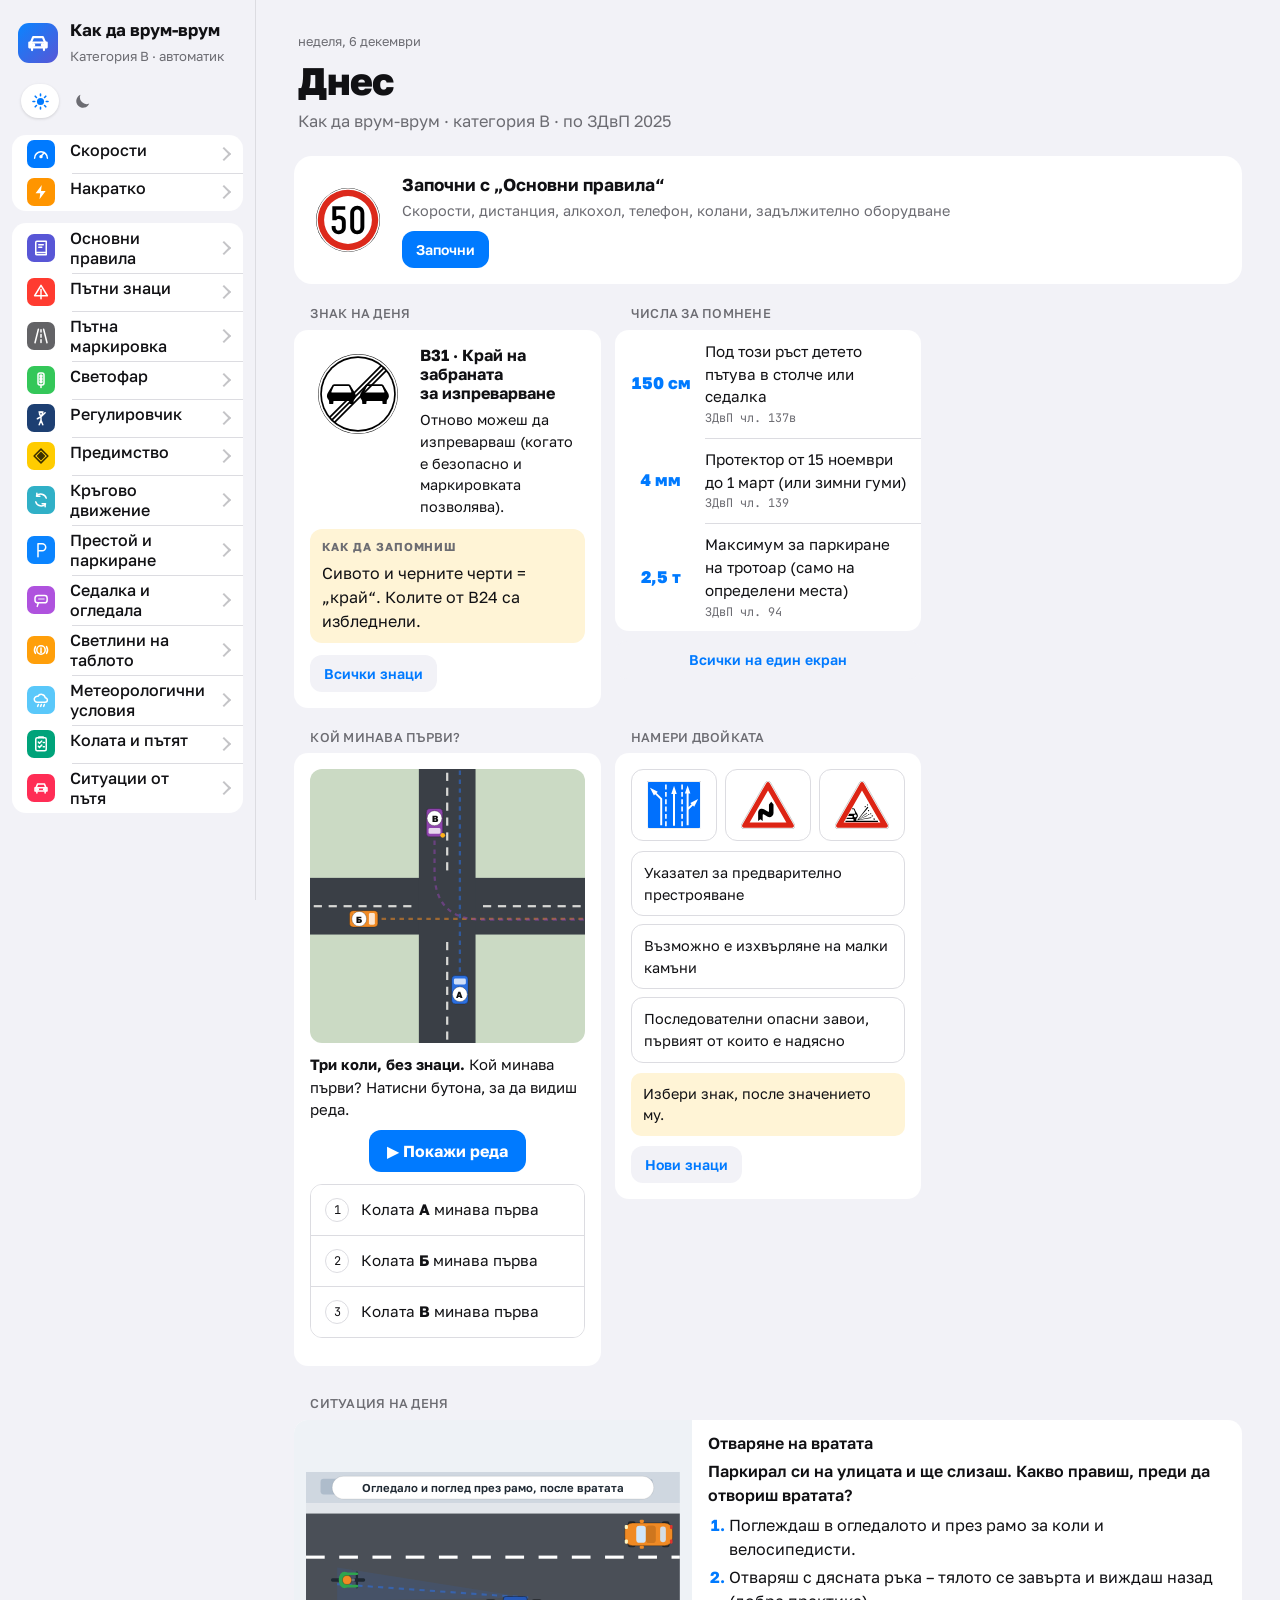
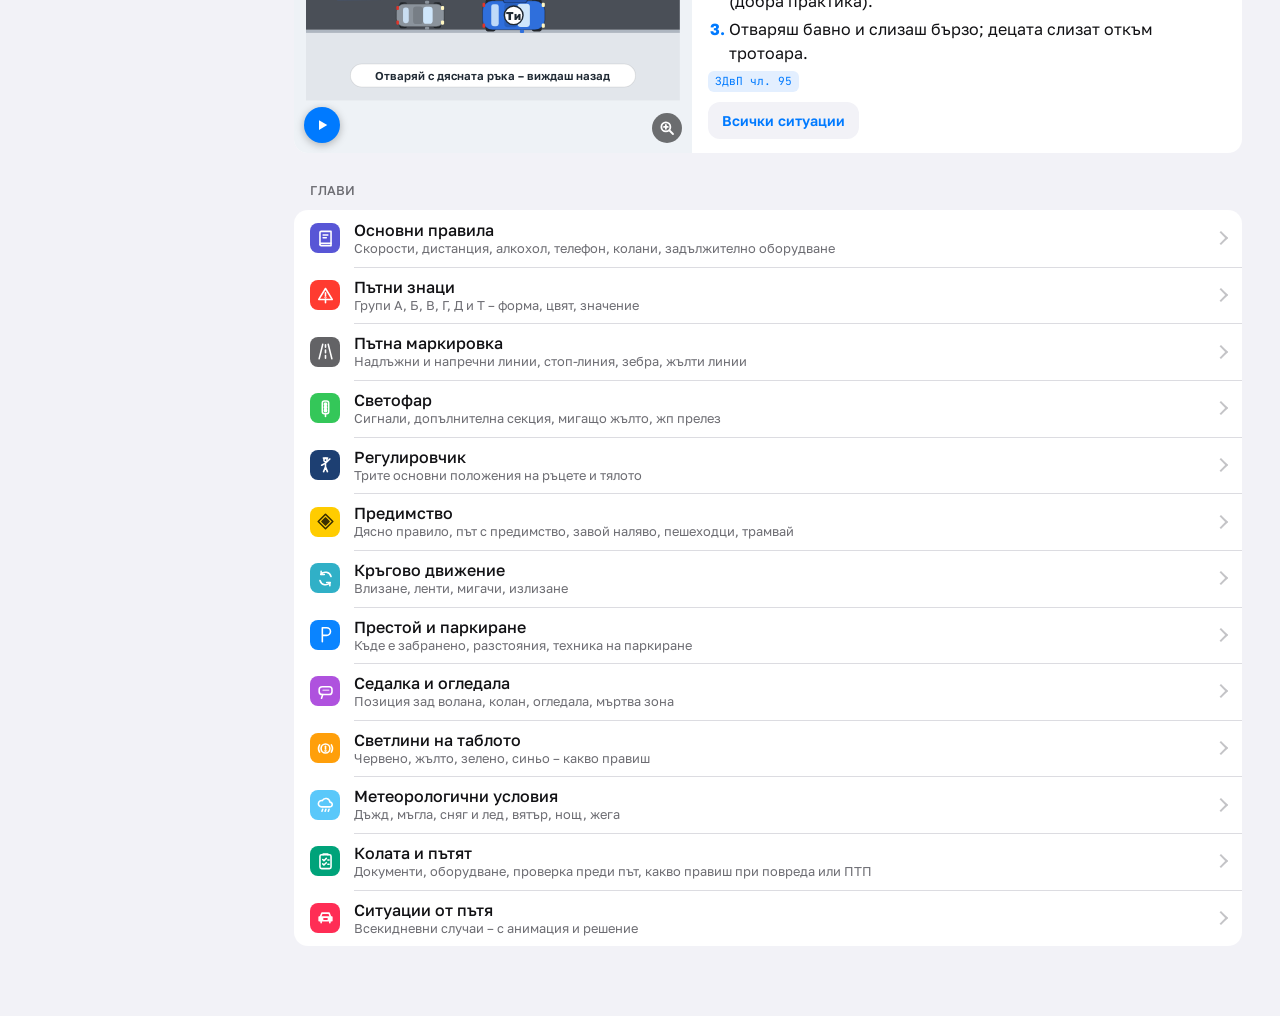
==== commit f0f4bfa1: "New chapter Колата и пътят; fire extinguisher no longer mandatory - Documents as drawn cards (what t" ====
--- a/index.html
+++ b/index.html
@@ -44,6 +44,7 @@
 <script src="js/illustrations.js"></script>
 <script src="js/scenarios.js"></script>
 <script src="js/widgets.js"></script>
+<script src="js/car.js"></script>
 <script src="js/speeds.js"></script>
 <script src="js/app.js"></script>
 <script src="js/zoom.js"></script>
--- a/styles.css
+++ b/styles.css
@@ -896,3 +896,104 @@
   .navbar .theme-btn { position: static; justify-self: end; width: 34px; height: 34px; box-shadow: none; background: transparent; }
   .navbar .theme-btn svg { width: 20px; height: 20px; }
 }
+
+/* ---------- Колата и пътят ---------- */
+.car-w { display: grid; gap: 14px; }
+.car-tabs { display: grid; grid-template-columns: repeat(5, minmax(0, 1fr)); gap: 6px; background: var(--surface-2); padding: 4px; border-radius: 16px; }
+.car-tabs button { border: 0; background: transparent; border-radius: 12px; padding: 8px 4px; display: grid; justify-items: center; gap: 4px; font: inherit; font-size: .82rem; font-weight: 600; color: var(--muted); cursor: pointer; }
+.car-tabs button svg { width: 24px; height: 24px; }
+.car-tabs button[aria-selected="true"] { background: var(--surface); color: var(--accent); box-shadow: 0 1px 3px rgb(0 0 0 / 12%); }
+.car-pane h4 { font-size: 1.05rem; }
+/* documents */
+.doc-grid { display: grid; grid-template-columns: repeat(auto-fill, minmax(min(100%, 300px), 1fr)); gap: 12px; }
+.doc-card { display: grid; grid-template-columns: 120px minmax(0, 1fr); gap: 12px; background: var(--surface-2); border-radius: 16px; padding: 12px; align-items: start; }
+.doc-pic { background: #eef2f6; border-radius: 12px; padding: 6px; }
+.doc-art { width: 100%; height: auto; display: block; }
+.doc-txt { display: grid; gap: 6px; min-width: 0; }
+.doc-txt .pill, .doc-txt .lawref { justify-self: start; }
+.doc-txt dl { margin: 0; display: grid; gap: 2px; }
+.doc-txt dt { font-size: .7rem; font-weight: 700; letter-spacing: .06em; text-transform: uppercase; color: var(--muted); margin-top: 4px; }
+.doc-txt dd { margin: 0; font-size: .92rem; }
+.doc-txt p { font-size: .9rem; color: var(--muted); }
+/* equipment */
+.eq, .walk { display: grid; grid-template-columns: minmax(0, 1.2fr) minmax(0, 1fr); gap: 16px; align-items: start; }
+.eq-scene, .walk-scene { margin: 0; border-radius: 16px; overflow: hidden; background: #eef2f6; }
+.eq-scene svg, .walk-scene svg { display: block; width: 100%; height: auto; }
+.eq-item { cursor: pointer; outline: none; }
+.eq-item.opt > g:first-child { opacity: .8; }
+.eq-item:focus-visible circle { stroke: #0a84ff; stroke-width: 3; }
+.eq-side, .walk-side { display: grid; gap: 12px; min-width: 0; }
+.eq-list { display: flex; flex-wrap: wrap; gap: 6px; }
+.eq-list button { border: 1px solid var(--line); background: var(--surface); color: var(--ink); border-radius: 999px; padding: 6px 12px; font: inherit; font-size: .86rem; cursor: pointer; display: inline-flex; align-items: center; gap: 6px; }
+.eq-list button i { width: 8px; height: 8px; border-radius: 50%; background: var(--muted); opacity: .5; }
+.eq-list button i.must { background: #e0352b; opacity: 1; }
+.eq-list button[aria-pressed="true"] { border-color: var(--accent); color: var(--accent); font-weight: 600; }
+.eq-detail { margin: 0; }
+/* walk-around */
+.walk-dot { cursor: pointer; }
+.walk-progress { display: grid; gap: 6px; }
+.walk-bar { height: 8px; border-radius: 4px; background: var(--surface-2); overflow: hidden; }
+.walk-bar span { display: block; height: 100%; background: #2ea44f; transition: width .3s; }
+.walk-list { list-style: none; margin: 0; padding: 0; display: grid; gap: 4px; }
+.walk-list li { border-radius: 12px; }
+.walk-list li.sel { background: var(--surface-2); }
+.walk-list label { display: grid; grid-template-columns: 22px 24px minmax(0, 1fr); gap: 8px; align-items: start; padding: 8px 10px; cursor: pointer; }
+.walk-list input { width: 20px; height: 20px; margin: 1px 0 0; accent-color: #2ea44f; }
+.walk-n { width: 22px; height: 22px; border-radius: 50%; background: var(--surface-2); display: grid; place-items: center; font-size: .78rem; font-weight: 800; }
+.walk-list li.sel .walk-n { background: #ffb21a; color: #1f2933; }
+.walk-list li.ok .walk-t b { text-decoration: line-through; color: var(--muted); }
+.walk-t { display: grid; gap: 2px; }
+.walk-t small { color: var(--muted); font-size: .86rem; line-height: 1.4; }
+.walk-reset { justify-self: start; }
+/* what to do if */
+.sos { display: grid; gap: 14px; }
+.sos-pick { display: grid; grid-template-columns: repeat(auto-fill, minmax(150px, 1fr)); gap: 6px; }
+.sos-pick button { display: grid; grid-template-columns: 26px minmax(0, 1fr); gap: 8px; align-items: center; text-align: left; border: 1px solid var(--line); background: var(--surface); color: var(--ink); border-radius: 12px; padding: 8px 10px; font: inherit; font-size: .88rem; font-weight: 600; cursor: pointer; }
+.sos-pick button svg { width: 24px; height: 24px; color: var(--accent); }
+.sos-pick button[aria-pressed="true"] { border-color: var(--accent); box-shadow: 0 0 0 1px var(--accent) inset; }
+.sos-body { display: grid; gap: 12px; background: var(--surface-2); border-radius: 16px; padding: 16px; }
+.sos-body .lawref { justify-self: start; }
+.sos-steps { list-style: none; margin: 0; padding: 0; display: grid; grid-template-columns: repeat(auto-fit, minmax(150px, 1fr)); gap: 10px; counter-reset: s; }
+.sos-steps li { position: relative; background: var(--surface); border-radius: 14px; padding: 14px 12px 12px; display: grid; justify-items: center; gap: 8px; text-align: center; animation: sos-in .35s both; animation-delay: calc(var(--i) * 90ms); }
+.sos-ic { width: 54px; height: 54px; border-radius: 16px; background: #e8f1ff; color: #0a6fe0; display: grid; place-items: center; }
+.sos-ic svg { width: 32px; height: 32px; }
+.sos-n { position: absolute; top: 8px; left: 8px; width: 22px; height: 22px; border-radius: 50%; background: var(--accent); color: #fff; font-size: .78rem; font-weight: 800; display: grid; place-items: center; }
+.sos-steps p { font-size: .9rem; line-height: 1.4; }
+.sos-no { display: grid; grid-template-columns: 22px minmax(0, 1fr); gap: 8px; align-items: center; background: #fdecea; color: #7a1d16; border-radius: 12px; padding: 10px 12px; font-size: .92rem; }
+.sos-no svg { width: 22px; height: 22px; }
+@keyframes sos-in { from { opacity: 0; transform: translateY(8px); } to { opacity: 1; transform: none; } }
+:root[data-theme="dark"] .sos-ic { background: #10294a; color: #6fb1ff; }
+:root[data-theme="dark"] .sos-no { background: #3a1512; color: #ffb4ab; }
+@media (prefers-color-scheme: dark) { :root:not([data-theme="light"]) .sos-ic { background: #10294a; color: #6fb1ff; } :root:not([data-theme="light"]) .sos-no { background: #3a1512; color: #ffb4ab; } }
+/* deadlines */
+.times { display: grid; gap: 12px; }
+.year { position: relative; height: 54px; background: var(--surface-2); border-radius: 12px; overflow: hidden; }
+.year-band { position: absolute; top: 0; bottom: 18px; background: repeating-linear-gradient(45deg, #5ac8fa 0 8px, #8fd8fb 8px 16px); opacity: .85; }
+.year-m { position: absolute; bottom: 2px; font-size: .68rem; color: var(--muted); transform: translateX(2px); }
+.year-now { position: absolute; top: 0; bottom: 14px; width: 2px; background: #e0352b; }
+.year-now span { position: absolute; top: 2px; left: 4px; font-size: .68rem; font-weight: 700; color: #e0352b; background: var(--surface); border-radius: 4px; padding: 0 3px; }
+.times-note { color: var(--muted); font-size: .9rem; }
+.times-grid { display: grid; grid-template-columns: repeat(auto-fill, minmax(min(100%, 170px), 1fr)); gap: 8px; }
+.time { background: var(--surface-2); border-radius: 14px; padding: 12px; display: grid; gap: 2px; position: relative; }
+.time b { font-size: 1.25rem; color: var(--accent); }
+.time.tip b { color: #8a6d00; }
+.time span { font-weight: 600; }
+.time small { color: var(--muted); font-size: .8rem; }
+.time i { order: -1; font-style: normal; font-size: .64rem; font-weight: 700; text-transform: uppercase; letter-spacing: .05em; color: var(--muted); }
+.mine { display: grid; gap: 6px; }
+.mine-row { display: grid; grid-template-columns: minmax(0, 1fr) auto auto; gap: 10px; align-items: center; background: var(--surface-2); border-radius: 12px; padding: 8px 12px; }
+.mine-row input { font: inherit; padding: 6px 8px; border-radius: 8px; border: 1px solid var(--line); background: var(--surface); color: var(--ink); }
+@media (max-width: 760px) {
+  .eq, .walk { grid-template-columns: minmax(0, 1fr); }
+  .car-tabs button { font-size: .7rem; }
+  .doc-card { grid-template-columns: 96px minmax(0, 1fr); }
+  .mine-row { grid-template-columns: minmax(0, 1fr) auto; }
+  .mine-row .pill { grid-column: 1 / -1; justify-self: start; }
+}
+.row-h .tico { width: 52px; height: 52px; border-radius: 14px; }
+.row-h .tico svg { width: 32px; height: 32px; }
+@media (max-width: 760px) {
+  .car-tabs { display: flex; overflow-x: auto; scrollbar-width: none; scroll-snap-type: x mandatory; }
+  .car-tabs::-webkit-scrollbar { display: none; }
+  .car-tabs button { flex: 0 0 auto; min-width: 86px; padding: 8px 10px; font-size: .78rem; scroll-snap-align: start; }
+}
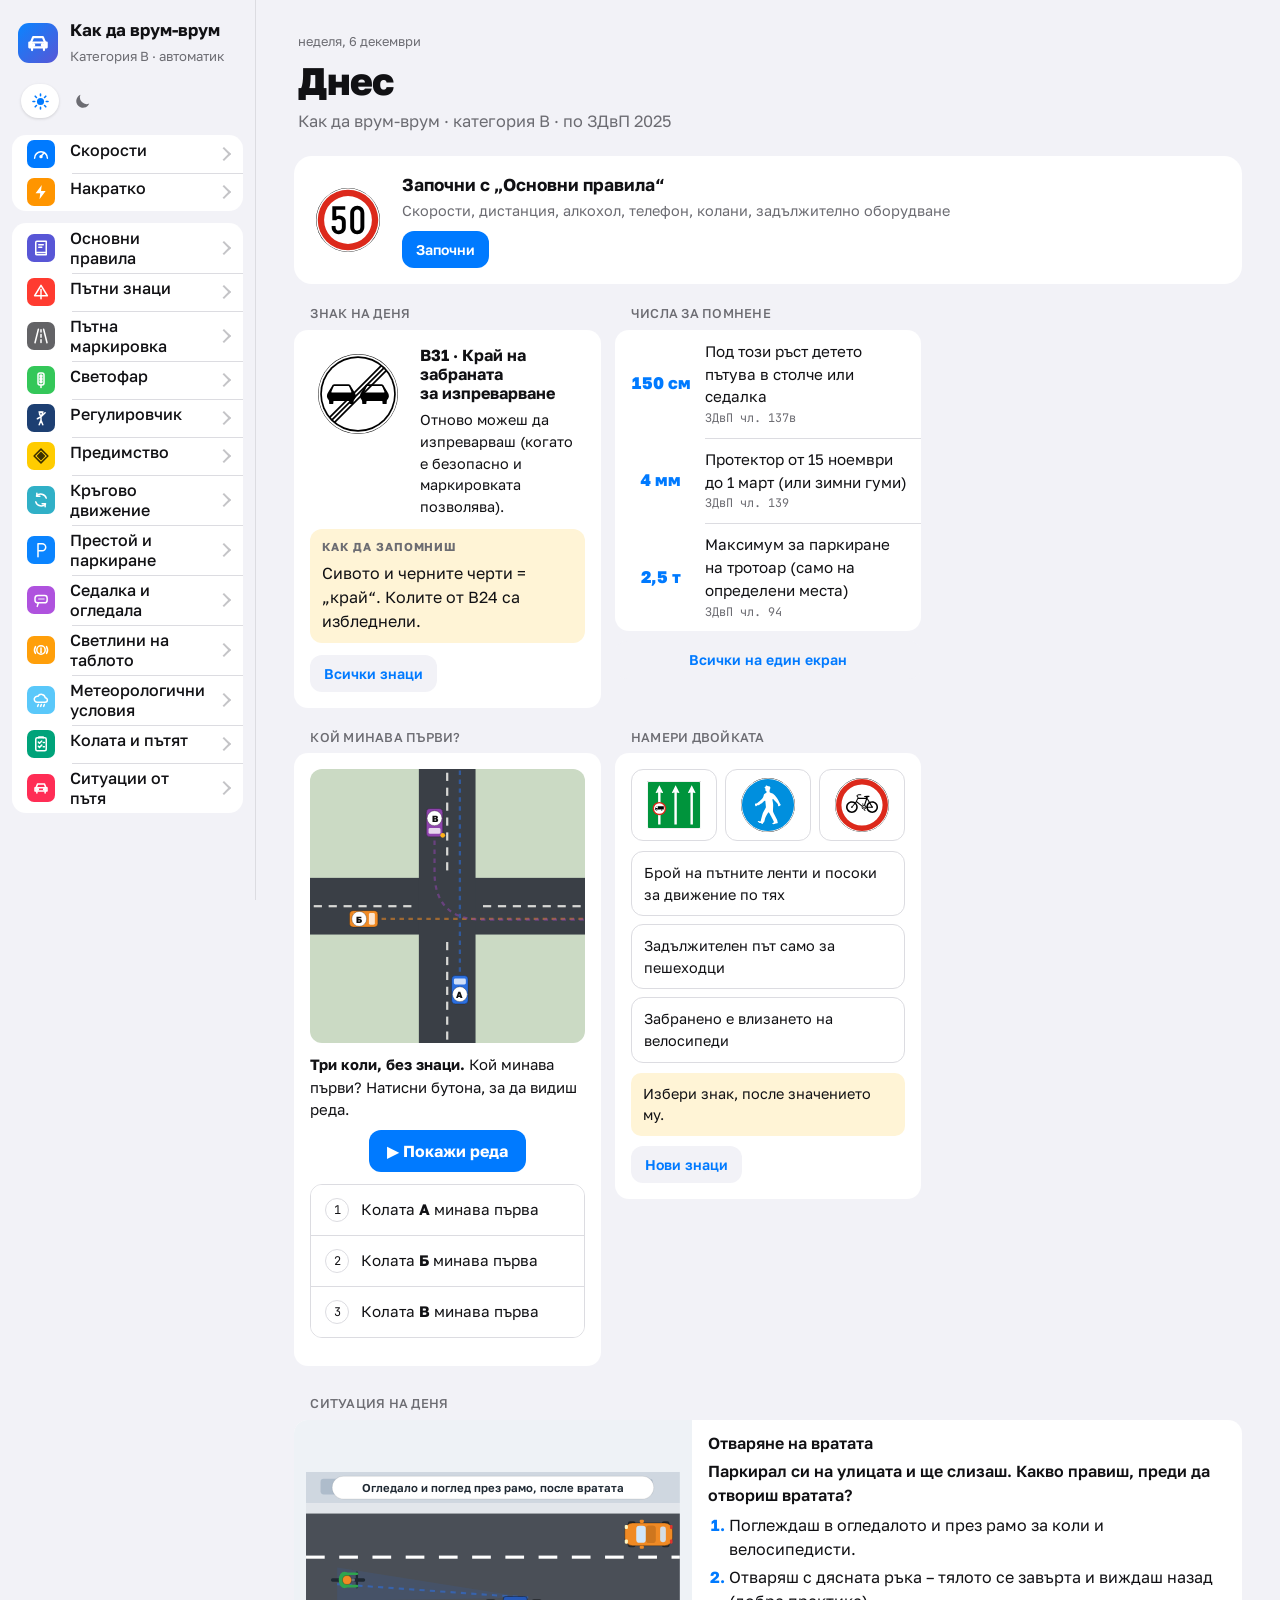
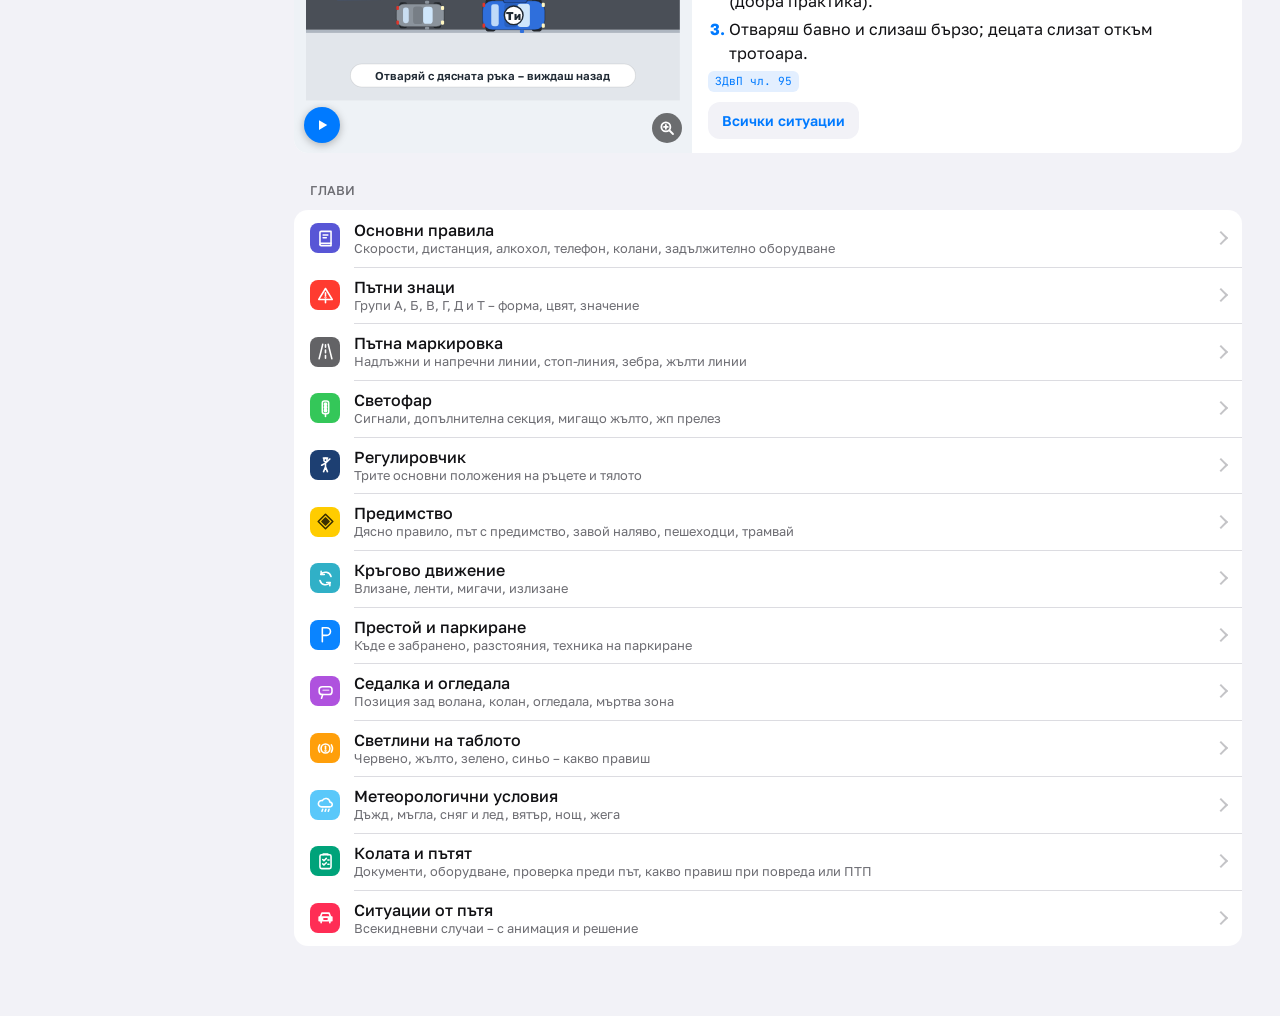
==== commit e2ecf94d: "Колата и пътят: real-life document examples, accident statement guide, visual deadlines; extinguishe" ====
--- a/index.html
+++ b/index.html
@@ -44,6 +44,7 @@
 <script src="js/illustrations.js"></script>
 <script src="js/scenarios.js"></script>
 <script src="js/widgets.js"></script>
+<script src="js/docs.js"></script>
 <script src="js/car.js"></script>
 <script src="js/speeds.js"></script>
 <script src="js/app.js"></script>
--- a/styles.css
+++ b/styles.css
@@ -997,3 +997,79 @@
   .car-tabs::-webkit-scrollbar { display: none; }
   .car-tabs button { flex: 0 0 auto; min-width: 86px; padding: 8px 10px; font-size: .78rem; scroll-snap-align: start; }
 }
+
+/* documents: picker + real-life example */
+.docs2 { display: grid; gap: 14px; }
+.doc-pick { display: grid; grid-template-columns: repeat(auto-fill, minmax(130px, 1fr)); gap: 8px; }
+.doc-pick button { display: grid; gap: 4px; justify-items: start; text-align: left; padding: 8px; border-radius: 14px; border: 1px solid var(--line); background: var(--surface); color: var(--ink); font: inherit; font-size: .84rem; font-weight: 600; cursor: pointer; }
+.doc-pick button[aria-pressed="true"] { border-color: var(--accent); box-shadow: 0 0 0 1px var(--accent) inset; }
+.doc-thumb { width: 100%; background: #eef2f6; border-radius: 10px; padding: 4px; }
+.doc-pick small { font-size: .7rem; font-weight: 700; color: var(--muted); }
+.doc-pick small.need-car { color: #1f9a4a; }
+.doc-view { display: grid; gap: 12px; }
+.doc-facts { display: grid; gap: 8px; background: var(--surface-2); border-radius: 16px; padding: 14px 16px; }
+.doc-facts .pill, .doc-facts .lawref { justify-self: start; }
+.doc-facts-grid { display: grid; grid-template-columns: repeat(auto-fit, minmax(200px, 1fr)); gap: 10px; }
+.doc-facts-grid div { background: var(--surface); border-radius: 12px; padding: 10px 12px; display: grid; gap: 2px; }
+.doc-facts-grid span { font-size: .7rem; font-weight: 700; letter-spacing: .06em; text-transform: uppercase; color: var(--muted); }
+.doc-facts p { color: var(--muted); font-size: .92rem; }
+.doc-sub { font-size: .8rem; text-transform: uppercase; letter-spacing: .04em; color: var(--muted); font-weight: 600; margin-top: 4px; }
+.doc-big { max-width: 360px; background: #eef2f6; border-radius: 14px; padding: 10px; }
+.doc-big svg { width: 100%; height: auto; display: block; }
+/* document viewer */
+.dv { display: grid; gap: 10px; }
+.dv-top:empty { display: none; }
+.dv-body { display: grid; grid-template-columns: minmax(0, 1.5fr) minmax(220px, 1fr); gap: 14px; align-items: start; }
+.dv-pic { margin: 0; background: #e9edf2; border-radius: 16px; padding: 10px; }
+.dv-pic svg { width: 100%; height: auto; display: block; filter: drop-shadow(0 6px 14px rgb(0 0 0 / 18%)); }
+.dv-dot { cursor: pointer; }
+.dv-info { margin: 0; }
+.dv-count { font-size: .72rem; font-weight: 700; color: var(--muted); text-transform: uppercase; letter-spacing: .05em; }
+.dv-nav { display: flex; gap: 8px; margin-top: 4px; }
+.dv-nav .btn[disabled] { opacity: .4; pointer-events: none; }
+/* accident statement guide */
+.proto { display: grid; gap: 12px; }
+.proto-cols { display: grid; grid-template-columns: repeat(auto-fit, minmax(240px, 1fr)); gap: 10px; }
+.proto-box { display: grid; grid-template-columns: 40px minmax(0, 1fr); gap: 12px; align-items: start; border-radius: 14px; padding: 12px 14px; }
+.proto-box svg { width: 34px; height: 34px; }
+.proto-box p { font-size: .9rem; margin-top: 2px; }
+.proto-box.ok { background: #e6f6ea; color: #14532d; }
+.proto-box.no { background: #fdecea; color: #7a1d16; }
+.proto-box.info { background: #e8f1ff; color: #0b3a75; }
+:root[data-theme="dark"] .proto-box.ok { background: #0f2e1a; color: #a7e3b8; }
+:root[data-theme="dark"] .proto-box.no { background: #3a1512; color: #ffb4ab; }
+:root[data-theme="dark"] .proto-box.info { background: #10294a; color: #b4d4ff; }
+@media (prefers-color-scheme: dark) {
+  :root:not([data-theme="light"]) .proto-box.ok { background: #0f2e1a; color: #a7e3b8; }
+  :root:not([data-theme="light"]) .proto-box.no { background: #3a1512; color: #ffb4ab; }
+  :root:not([data-theme="light"]) .proto-box.info { background: #10294a; color: #b4d4ff; }
+}
+/* deadlines visuals */
+.ruler-wrap { background: var(--surface-2); border-radius: 16px; padding: 8px 10px; overflow-x: auto; }
+.ruler { width: 100%; min-width: 520px; height: auto; display: block; color: var(--ink); }
+.vigs { display: grid; gap: 6px; background: var(--surface-2); border-radius: 16px; padding: 12px 14px; }
+.vig { display: grid; grid-template-columns: 80px minmax(0, 1fr) 96px; gap: 10px; align-items: center; font-size: .88rem; }
+.vig span { font-weight: 600; }
+.vig b { font-size: .8rem; color: var(--muted); font-weight: 600; text-align: right; }
+.vig-bar { height: 14px; border-radius: 7px; background: var(--surface); overflow: hidden; }
+.vig-bar i { display: block; height: 100%; border-radius: 7px; background: linear-gradient(90deg, #0a84ff, #5856d6); }
+.svc-wrap { display: grid; grid-template-columns: minmax(0, 1fr) minmax(0, 1fr); gap: 12px; align-items: center; }
+.svc { width: 100%; height: auto; border-radius: 16px; display: block; }
+.svc-list { display: grid; gap: 6px; }
+.svc-row { display: grid; grid-template-columns: 34px minmax(0, 1fr) auto; gap: 10px; align-items: center; background: var(--surface-2); border-radius: 12px; padding: 8px 12px; }
+.svc-ic { width: 34px; height: 34px; border-radius: 10px; background: var(--surface); display: grid; place-items: center; color: var(--accent); }
+.svc-ic svg { width: 22px; height: 22px; }
+.svc-row b { display: block; font-size: .92rem; }
+.svc-row small { color: var(--muted); font-size: .78rem; }
+.svc-row em { font-style: normal; font-weight: 800; color: #8a6d00; }
+@media (max-width: 760px) {
+  .dv-body, .svc-wrap { grid-template-columns: minmax(0, 1fr); }
+  .doc-pick { grid-template-columns: repeat(2, minmax(0, 1fr)); }
+  .vig { grid-template-columns: 64px minmax(0, 1fr) 80px; }
+}
+.ruler { max-width: 820px; }
+.ruler-dot { animation: ruler-pop .35s both; transform-box: fill-box; transform-origin: center; }
+.ruler-bar { animation: ruler-draw 1.4s ease-out both; }
+@keyframes ruler-pop { from { transform: scale(0); } to { transform: scale(1); } }
+@keyframes ruler-draw { from { stroke-dashoffset: 1; } to { stroke-dashoffset: 0; } }
+.svc { max-width: 520px; }
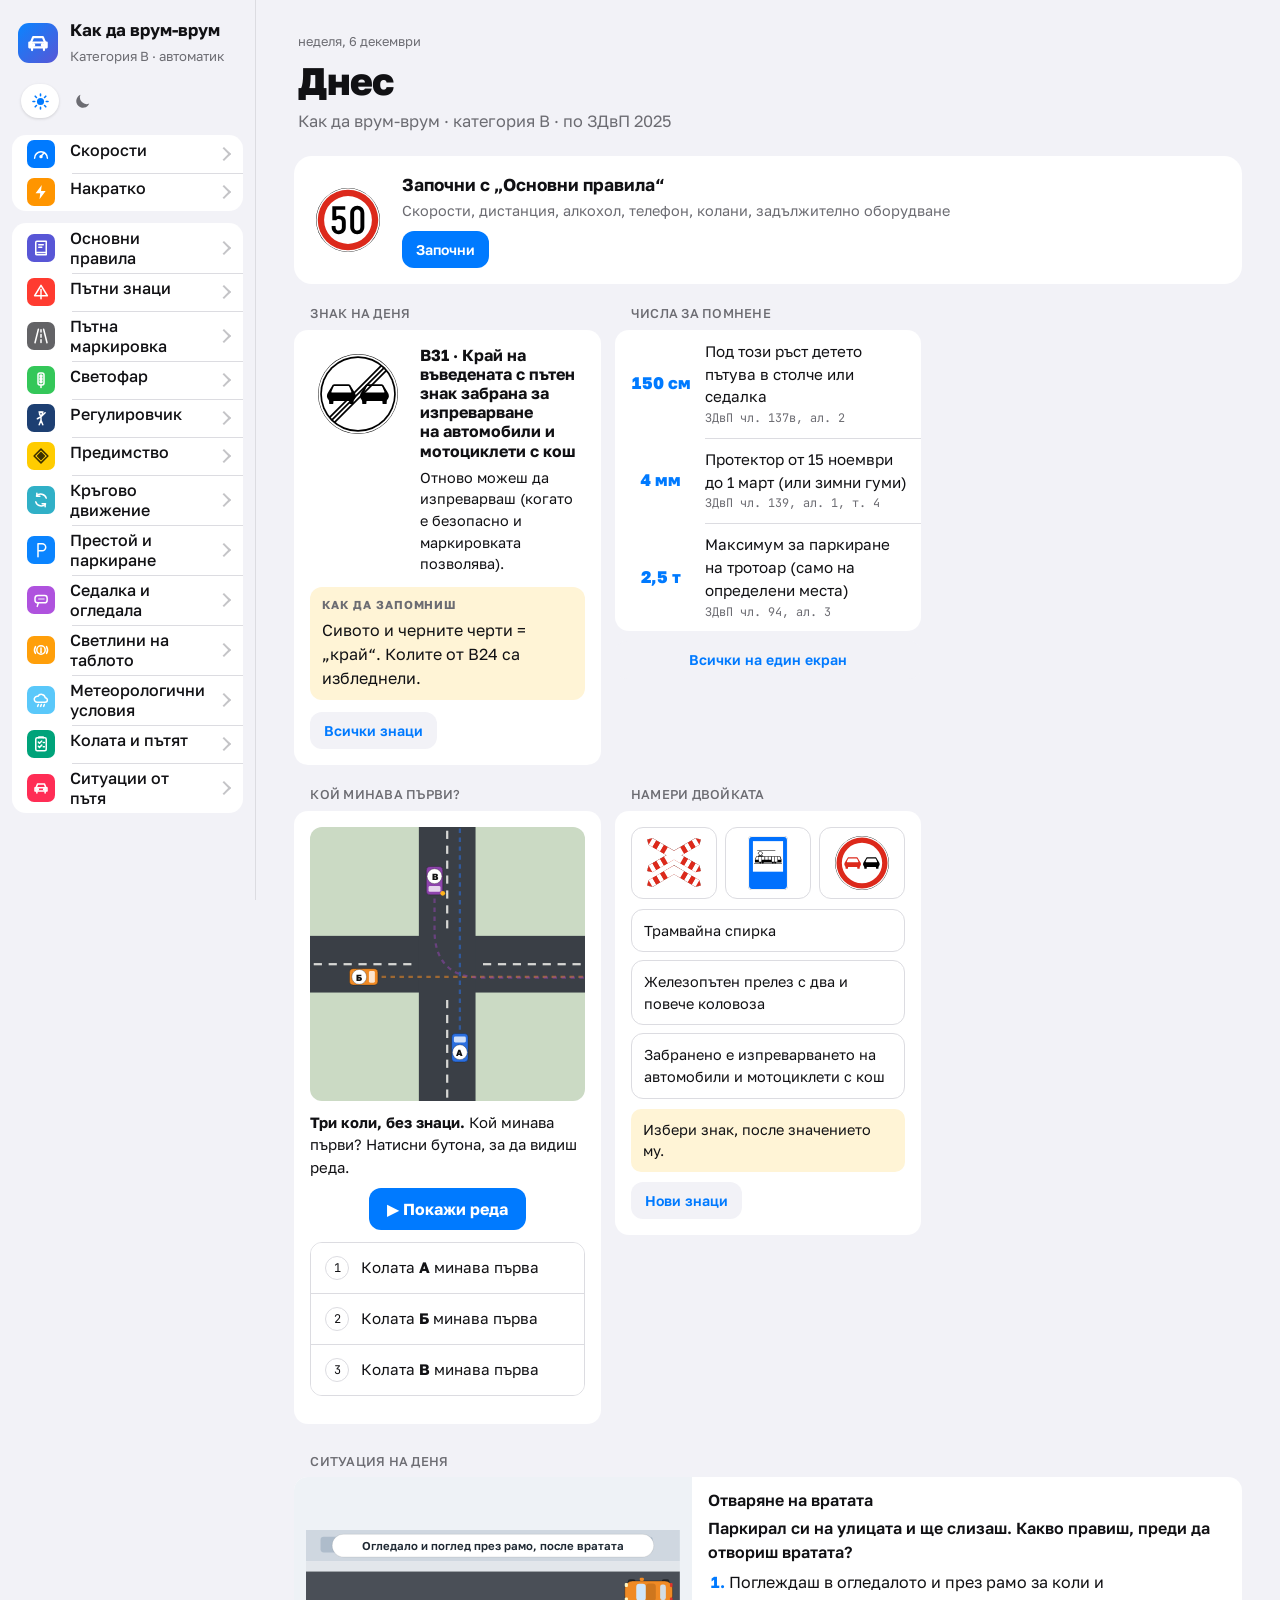
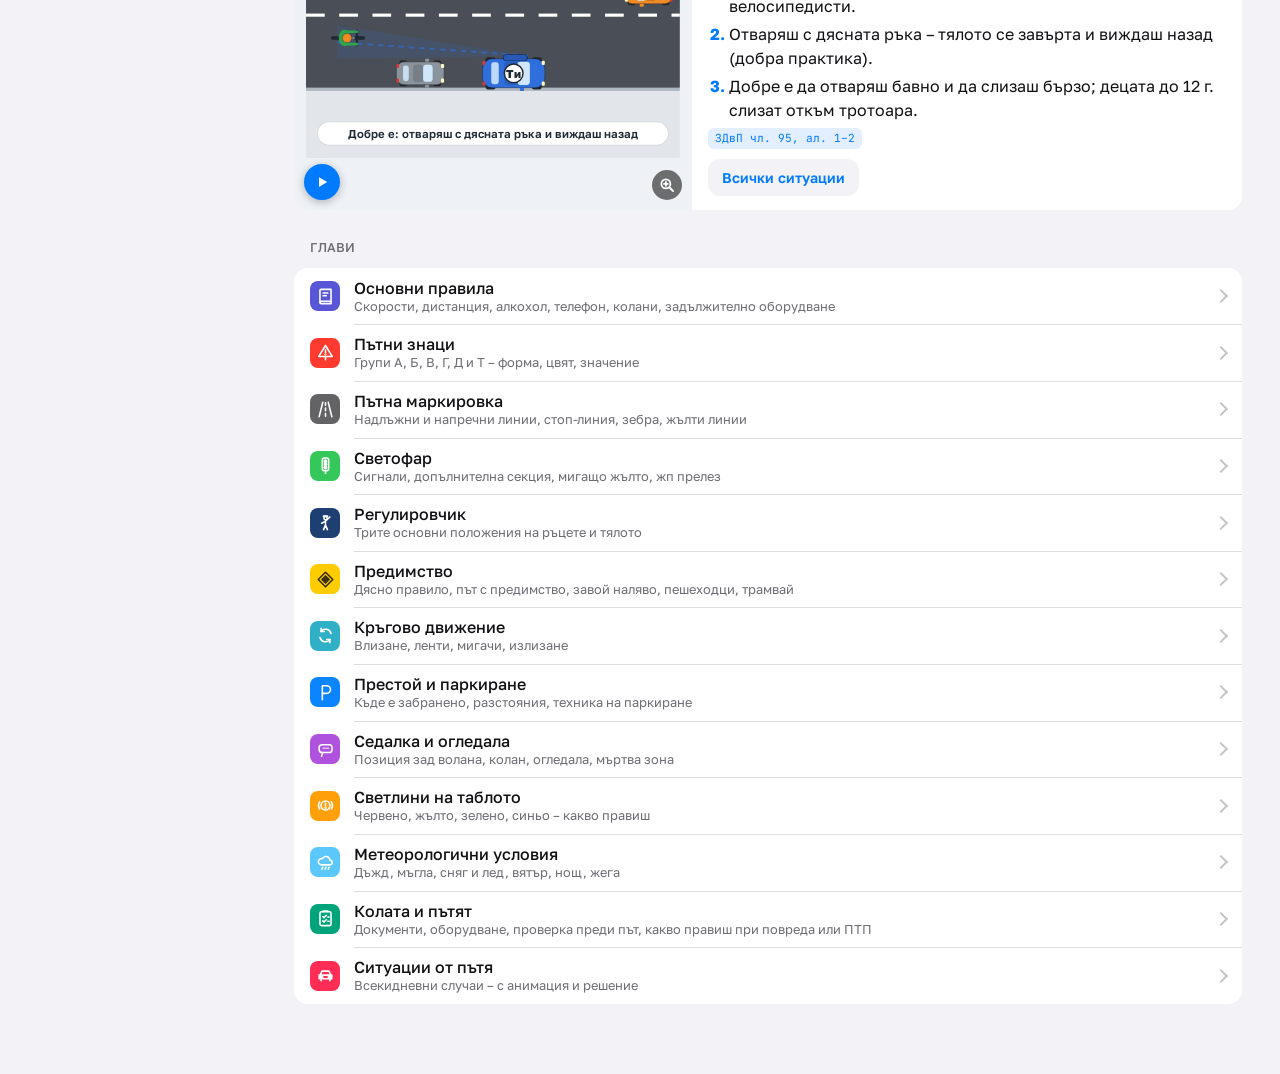
==== commit 3a0ad477: "Parking: how to park, by type, with animated manoeuvres New „Видове паркиране“ widget in Престой и п" ====
--- a/index.html
+++ b/index.html
@@ -46,6 +46,7 @@
 <script src="js/widgets.js"></script>
 <script src="js/docs.js"></script>
 <script src="js/car.js"></script>
+<script src="js/parking.js"></script>
 <script src="js/speeds.js"></script>
 <script src="js/app.js"></script>
 <script src="js/zoom.js"></script>
--- a/styles.css
+++ b/styles.css
@@ -112,7 +112,7 @@
 .lede { color: var(--muted); }
 .lawref {
   display: inline-block; font-family: var(--mono); font-size: .7rem; color: var(--accent); background: var(--accent-soft);
-  border-radius: 6px; padding: 2px 7px; white-space: nowrap; font-variant-numeric: tabular-nums;
+  border-radius: 6px; padding: 2px 7px; max-width: 100%; overflow-wrap: anywhere; font-variant-numeric: tabular-nums;
 }
 .note { background: var(--surface); border-radius: var(--radius); padding: 14px 16px; font-size: .88rem; color: var(--muted); }
 .note b { color: var(--ink); }
@@ -1073,3 +1073,103 @@
 @keyframes ruler-pop { from { transform: scale(0); } to { transform: scale(1); } }
 @keyframes ruler-draw { from { stroke-dashoffset: 1; } to { stroke-dashoffset: 0; } }
 .svc { max-width: 520px; }
+
+/* ГО vs Каско */
+.ins { display: grid; gap: 12px; }
+.ins-cols { display: grid; grid-template-columns: repeat(auto-fit, minmax(260px, 1fr)); gap: 10px; }
+.ins-card { border-radius: 16px; padding: 14px 16px; display: grid; gap: 8px; border: 2px solid transparent; }
+.ins-card.go { background: #e8f0ff; border-color: #b8ccf5; color: #0b2f6b; }
+.ins-card.kasko { background: #f3e9fb; border-color: #d9c2ef; color: #3f1a5c; }
+.ins-head { display: grid; grid-template-columns: 40px minmax(0, 1fr); gap: 10px; align-items: center; }
+.ins-head svg { width: 36px; height: 36px; }
+.ins-head b { display: block; font-size: 1.02rem; }
+.ins-head span { font-size: .78rem; font-weight: 700; text-transform: uppercase; letter-spacing: .04em; opacity: .75; }
+.ins-card ul { margin: 0; padding-left: 1.1em; display: grid; gap: 4px; font-size: .92rem; }
+.ins-pick { display: flex; flex-wrap: wrap; gap: 6px; }
+.ins-pick button { border: 1px solid var(--line); background: var(--surface); color: var(--ink); border-radius: 999px; padding: 7px 12px; font: inherit; font-size: .86rem; cursor: pointer; }
+.ins-pick button[aria-pressed="true"] { border-color: var(--accent); color: var(--accent); font-weight: 700; }
+.ins-case { display: grid; grid-template-columns: minmax(0, 1fr) minmax(0, 1.2fr); gap: 12px; align-items: center; background: var(--surface-2); border-radius: 16px; padding: 12px; }
+.ins-case figure { margin: 0; }
+.ins-case svg { width: 100%; height: auto; display: block; border-radius: 12px; }
+.ins-pays { display: grid; gap: 8px; }
+.ins-pay { display: grid; gap: 4px; justify-items: start; background: var(--surface); border-radius: 12px; padding: 10px 12px; }
+.ins-badge { color: #fff; font-size: .76rem; font-weight: 800; border-radius: 999px; padding: 4px 10px; white-space: nowrap; }
+.ins-pay p { font-size: .88rem; color: var(--muted); }
+:root[data-theme="dark"] .ins-card.go { background: #10234a; border-color: #23427a; color: #cfe0ff; }
+:root[data-theme="dark"] .ins-card.kasko { background: #2a1640; border-color: #4a2a6b; color: #ead8ff; }
+@media (prefers-color-scheme: dark) {
+  :root:not([data-theme="light"]) .ins-card.go { background: #10234a; border-color: #23427a; color: #cfe0ff; }
+  :root:not([data-theme="light"]) .ins-card.kasko { background: #2a1640; border-color: #4a2a6b; color: #ead8ff; }
+}
+@media (max-width: 760px) { .ins-case { grid-template-columns: minmax(0, 1fr); } }
+
+/* keep the phone tab strip inside its card */
+.car-w { grid-template-columns: minmax(0, 1fr); }
+.car-tabs { min-width: 0; }
+
+/* ---------- Видове паркиране ---------- */
+.pk { display: grid; gap: 14px; }
+.pk-pick { display: flex; flex-wrap: wrap; gap: 6px; }
+.pk-pick button { display: inline-flex; align-items: center; gap: 6px; border: 1px solid var(--line); background: var(--surface); color: var(--ink); border-radius: 999px; padding: 6px 12px 6px 8px; font: inherit; font-size: .86rem; font-weight: 600; cursor: pointer; }
+.pk-pick button svg { width: 20px; height: 20px; color: var(--muted); }
+.pk-pick button[aria-pressed="true"] { border-color: var(--accent); color: var(--accent); background: var(--accent-soft); }
+.pk-pick button[aria-pressed="true"] svg { color: var(--accent); }
+.pk-main { display: grid; grid-template-columns: minmax(0, 1.5fr) minmax(0, 1fr); gap: 14px; align-items: start; }
+.pk-stage { position: relative; margin: 0; border-radius: 16px; overflow: hidden; background: var(--grass); }
+.pk-stage svg { display: block; width: 100%; height: auto; }
+.pk-hud { position: absolute; top: 8px; right: 8px; display: flex; align-items: center; gap: 8px; background: rgb(20 24 30 / 72%); color: #fff; border-radius: 12px; padding: 5px 8px; backdrop-filter: blur(6px); }
+.pk-gear { display: flex; gap: 2px; font: 800 .8rem/1 var(--mono, monospace); }
+.pk-gear b { width: 18px; text-align: center; padding: 3px 0; border-radius: 5px; opacity: .45; }
+.pk-gear b.on { opacity: 1; background: #ff9f0a; color: #1d1d1f; }
+.pk-wheel svg { width: 30px; height: 30px; display: block; transition: transform .08s linear; }
+.pk-ctl { position: absolute; left: 8px; top: 8px; display: flex; gap: 6px; }
+.pk-ctl button { width: 34px; height: 34px; border-radius: 50%; border: 0; background: rgb(20 24 30 / 72%); color: #fff; font-size: .95rem; cursor: pointer; }
+.pk-side { display: grid; gap: 10px; }
+.pk-lead { color: var(--muted); font-size: .92rem; }
+.pk-steps { list-style: none; margin: 0; padding: 0; display: grid; gap: 6px; }
+.pk-steps li { display: grid; grid-template-columns: 26px minmax(0, 1fr); gap: 8px; align-items: start; padding: 8px 10px; border-radius: 12px; background: var(--surface); transition: background .25s, box-shadow .25s; }
+.pk-steps li span { width: 24px; height: 24px; border-radius: 50%; display: grid; place-items: center; background: var(--surface-2); font-weight: 800; font-size: .8rem; }
+.pk-steps li p { font-size: .9rem; line-height: 1.4; }
+.pk-steps li.on { background: var(--accent-soft); box-shadow: inset 3px 0 0 var(--accent); }
+.pk-steps li.on span { background: var(--accent); color: #fff; }
+.pk-cards { display: grid; grid-template-columns: repeat(auto-fit, minmax(240px, 1fr)); gap: 10px; }
+.pk-card { background: var(--surface); border-radius: 16px; padding: 12px 14px; border-top: 4px solid var(--accent); }
+.pk-card.tip { border-top-color: #1aa64b; }
+.pk-card.fine { border-top-color: #d13b2f; }
+.pk-card h5 { margin: 0 0 8px; font-size: .8rem; text-transform: uppercase; letter-spacing: .05em; color: var(--muted); }
+.pk-card ul { margin: 0; padding-left: 1.1em; display: grid; gap: 6px; font-size: .9rem; }
+.pk-card .lawref { margin-left: 2px; }
+.pk-fines { list-style: none; padding: 0 !important; }
+.pk-fines li { display: grid; gap: 2px; }
+.pk-fines b { color: #d13b2f; font-size: 1rem; }
+.pk-every { background: var(--surface); border-radius: 16px; padding: 10px 14px; }
+.pk-every summary { cursor: pointer; font-weight: 700; }
+.pk-every ul { margin: 10px 0 2px; padding-left: 1.1em; display: grid; gap: 6px; font-size: .9rem; }
+/* scene pieces */
+.pk-line { stroke: var(--paint); }
+.pk-dim { stroke: var(--ink); stroke-width: 1.2; }
+.pk-ahead { fill: var(--ink); }
+.pk-tag text, .pk-t { fill: var(--ink); paint-order: stroke; stroke: var(--surface); stroke-width: 3.5px; stroke-linejoin: round; }
+.pk-house { fill: #b9bec6; }
+.pk-tree { fill: #4f8a4a; opacity: .85; }
+.pk-gravel { fill: #c9b99a; }
+.pk-arrow { fill: var(--paint); opacity: .55; }
+.pk-target { fill: rgba(26, 166, 75, .14); stroke: #1aa64b; stroke-width: 1.6; stroke-dasharray: 5 4; }
+.pk-pillar { fill: #7d848d; }
+.pk-drive { fill: var(--surface-3, #c7c7cc); }
+.pk-pop { animation: pk-pop .35s cubic-bezier(.3, 1.6, .5, 1) both; transform-box: fill-box; transform-origin: center; }
+@keyframes pk-pop { from { opacity: 0; scale: .5; } }
+:root[data-theme="dark"] .pk-house { fill: #4a4f57; }
+@media (prefers-color-scheme: dark) { :root:not([data-theme="light"]) .pk-house { fill: #4a4f57; } }
+@media (max-width: 860px) { .pk-main { grid-template-columns: minmax(0, 1fr); } }
+@media (max-width: 560px) {
+  .pk-pick { flex-wrap: nowrap; overflow-x: auto; scrollbar-width: none; margin: 0 -2px; padding-bottom: 2px; }
+  .pk-pick::-webkit-scrollbar { display: none; }
+  .pk-pick button { flex: 0 0 auto; }
+  .pk-hud { top: 5px; right: 5px; padding: 3px 5px; gap: 5px; border-radius: 9px; }
+  .pk-gear { font-size: .66rem; }
+  .pk-gear b { width: 13px; padding: 2px 0; }
+  .pk-wheel svg { width: 20px; height: 20px; }
+  .pk-ctl { left: 5px; top: 5px; gap: 4px; }
+  .pk-ctl button { width: 26px; height: 26px; font-size: .78rem; }
+}
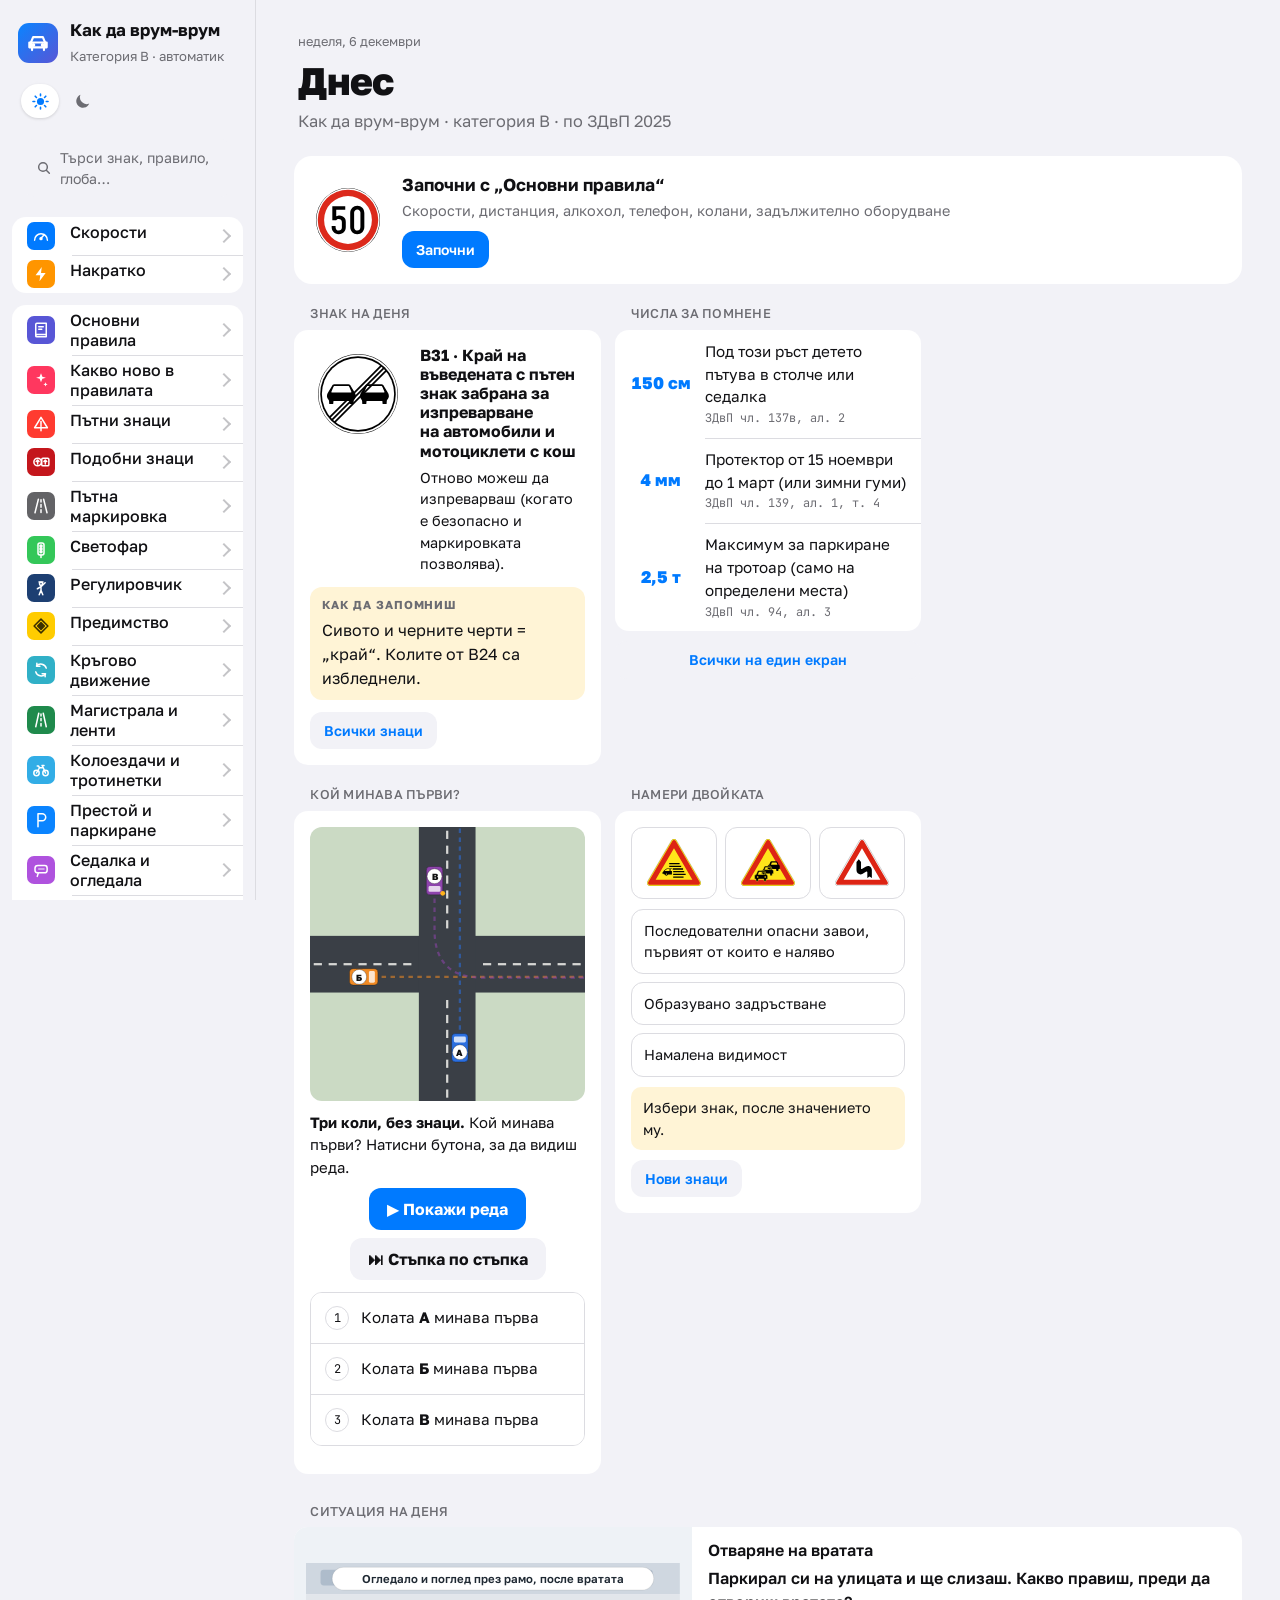
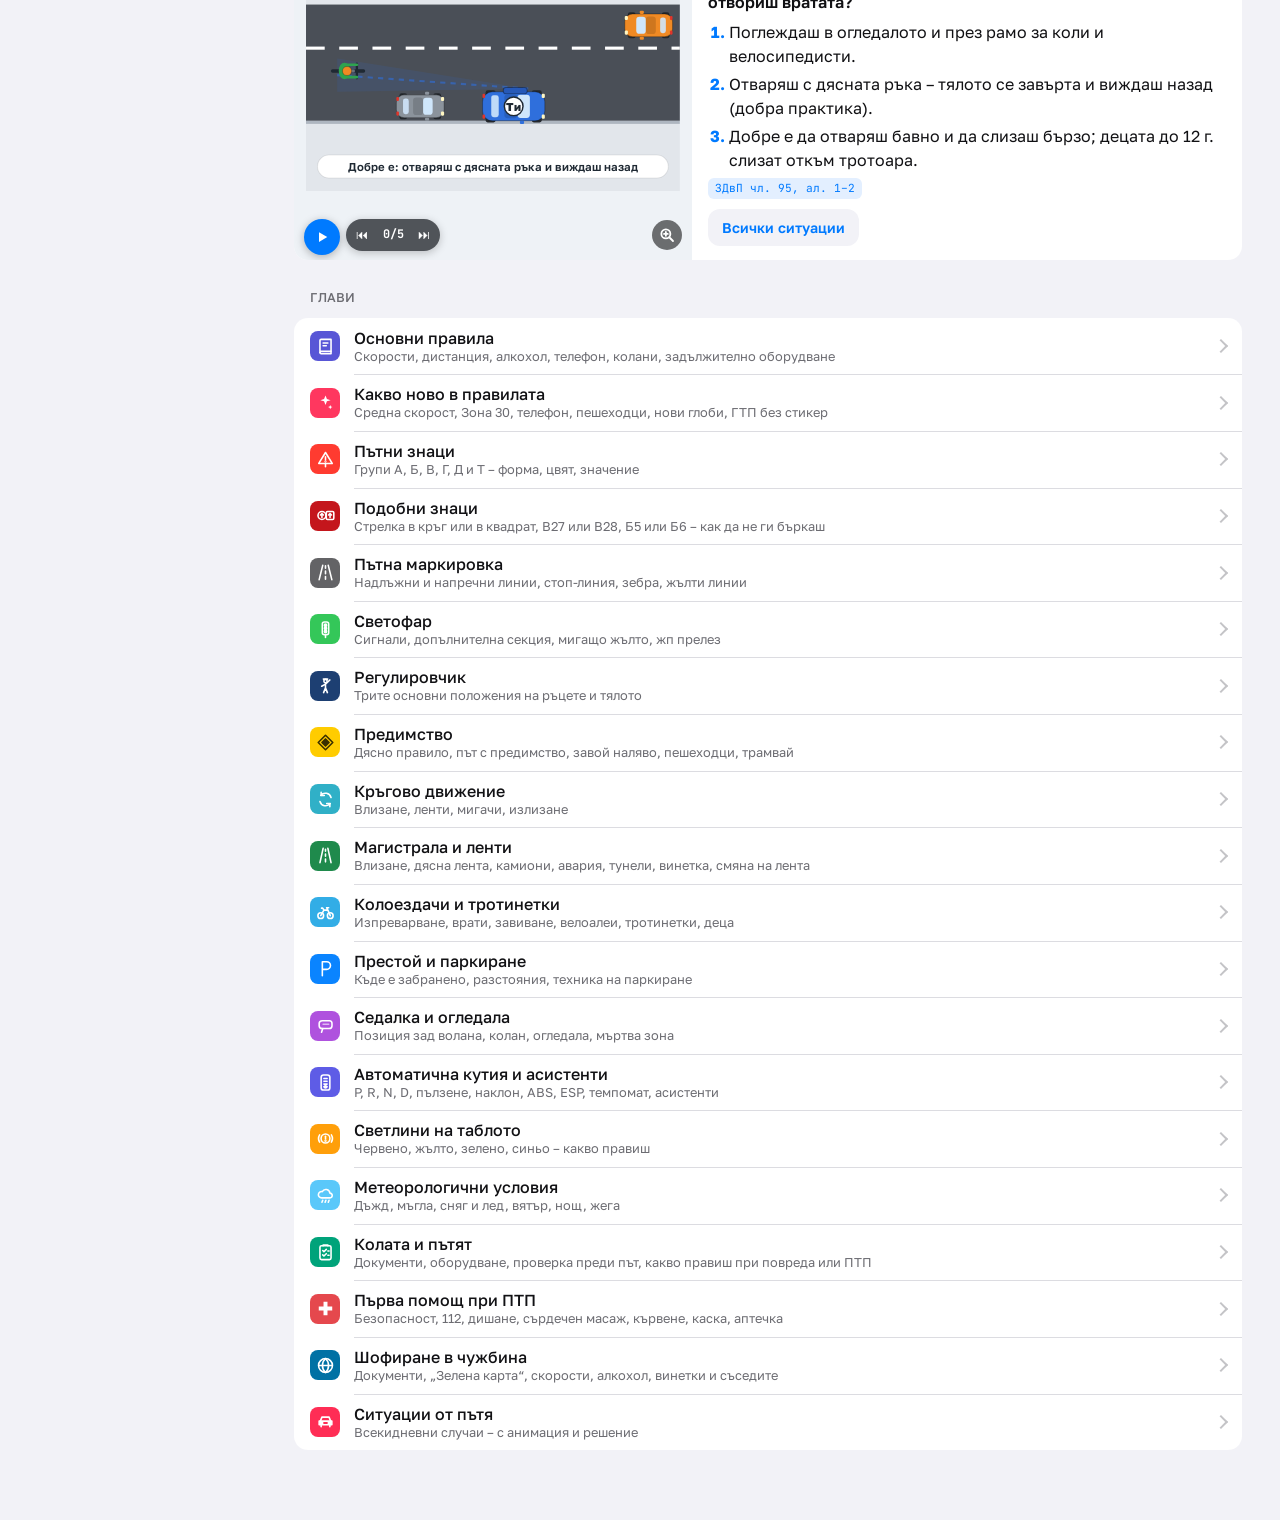
==== commit d7988961: "New chapters, similar signs, search, print sheet, lighter pages New chapters (each in js/more/*.js, " ====
--- a/index.html
+++ b/index.html
@@ -28,6 +28,7 @@
       <a class="brand" href="#nachalo" aria-label="Как да врум-врум – начало"><span class="brand-mark" aria-hidden="true"><svg viewBox="0 0 24 24" fill="none" stroke="currentColor" stroke-width="2" stroke-linecap="round" stroke-linejoin="round"><path d="M5.5 15.5v-4l2-5h9l2 5v4"/><path d="M4 11.5h16v4.5H4z"/><circle cx="7.6" cy="13.8" r=".9" fill="currentColor"/><circle cx="16.4" cy="13.8" r=".9" fill="currentColor"/><path d="M6.5 16v2.5M17.5 16v2.5"/></svg></span><span><b>Как да врум-врум</b><small>Категория B · автоматик</small></span></a>
       <div class="side-theme" data-theme-seg></div>
     </div>
+    <a class="side-search" href="#tarsene"><svg viewBox="0 0 24 24" fill="none" stroke="currentColor" stroke-width="2.2" stroke-linecap="round" aria-hidden="true"><circle cx="10.5" cy="10.5" r="6.5"/><path d="M15.5 15.5 20 20"/></svg><span>Търси знак, правило, глоба…</span></a>
     <nav id="nav"></nav>
   </aside>
   <div class="pane">
@@ -38,16 +39,20 @@
 </div>
 <script src="js/signs-data.js"></script>
 <script src="js/signs.js"></script>
+<script src="js/more/novo.js"></script>
+<script src="js/more/podobni.js"></script>
+<script src="js/more/magistrala.js"></script>
+<script src="js/more/kolela.js"></script>
+<script src="js/more/avtomat.js"></script>
+<script src="js/more/pomosht.js"></script>
+<script src="js/more/chuzhbina.js"></script>
 <script src="js/data.js"></script>
 <script src="js/anim.js"></script>
 <script src="js/scene3d.js"></script>
 <script src="js/illustrations.js"></script>
 <script src="js/scenarios.js"></script>
 <script src="js/widgets.js"></script>
-<script src="js/docs.js"></script>
-<script src="js/car.js"></script>
-<script src="js/parking.js"></script>
-<script src="js/speeds.js"></script>
+<script src="js/extras.js"></script>
 <script src="js/app.js"></script>
 <script src="js/zoom.js"></script>
 <script src="js/play.js"></script>
--- a/styles.css
+++ b/styles.css
@@ -1116,7 +1116,7 @@
 .pk-pick button[aria-pressed="true"] svg { color: var(--accent); }
 .pk-main { display: grid; grid-template-columns: minmax(0, 1.5fr) minmax(0, 1fr); gap: 14px; align-items: start; }
 .pk-stage { position: relative; margin: 0; border-radius: 16px; overflow: hidden; background: var(--grass); }
-.pk-stage svg { display: block; width: 100%; height: auto; }
+.pk-stage > svg { display: block; width: 100%; height: auto; }
 .pk-hud { position: absolute; top: 8px; right: 8px; display: flex; align-items: center; gap: 8px; background: rgb(20 24 30 / 72%); color: #fff; border-radius: 12px; padding: 5px 8px; backdrop-filter: blur(6px); }
 .pk-gear { display: flex; gap: 2px; font: 800 .8rem/1 var(--mono, monospace); }
 .pk-gear b { width: 18px; text-align: center; padding: 3px 0; border-radius: 5px; opacity: .45; }
@@ -1173,3 +1173,268 @@
   .pk-ctl { left: 5px; top: 5px; gap: 4px; }
   .pk-ctl button { width: 26px; height: 26px; font-size: .78rem; }
 }
+/* parking: driver's view */
+.pk-stages { display: grid; gap: 8px; min-width: 0; }
+.pk-figs { position: relative; display: grid; gap: 10px; }
+.pk-figs > .pk-ctl { position: absolute; left: 8px; top: 8px; z-index: 2; }
+.pk-cab { position: relative; margin: 0; border-radius: 16px; overflow: hidden; background: #2b2f36; }
+.pk-cab > svg { display: block; width: 100%; height: auto; }
+
+.pk-stage[hidden], .pk-cab[hidden] { display: none; }
+.pk-glow { animation: pk-glow 1s ease-in-out infinite alternate; }
+@keyframes pk-glow { from { opacity: .35; } }
+@media (max-width: 560px) { .pk-view button { padding: 5px 9px; font-size: .78rem; } }
+/* parking: step by step */
+.pk-bar { display: flex; flex-wrap: wrap; gap: 6px; align-items: center; justify-content: space-between; }
+.pk-stepbar { display: flex; align-items: center; gap: 8px; background: var(--surface); border-radius: 14px; padding: 8px 10px; }
+.pk-stepbar[hidden] { display: none; }
+.pk-stepno { flex: 1; text-align: center; font-weight: 700; font-size: .9rem; }
+.pk-stepbar .btn { margin: 0; }
+.pk-stepbar .btn:disabled { opacity: .4; cursor: default; }
+.pk-ctl[hidden] { display: none; }
+.pk-steps li { cursor: pointer; }
+.pk-steps li:hover { box-shadow: inset 0 0 0 1px var(--line); }
+/* situations: step by step */
+.sit-stepbar { display: flex; align-items: center; gap: 8px; margin: 8px 0 6px; }
+.sit-stepbar .btn { margin: 0; min-width: 40px; }
+.sit-stepbar .btn:disabled { opacity: .4; cursor: default; }
+.sit-stepno { font-size: .84rem; font-weight: 700; color: var(--muted); }
+.sit-steps.stepable li { cursor: pointer; border-radius: 8px; transition: background .2s; }
+.sit-steps.stepable li.on { background: var(--accent-soft); box-shadow: -6px 0 0 var(--accent-soft), 6px 0 0 var(--accent-soft); }
+/* step-by-step controls on every animated picture */
+.step-ctl { position: absolute; left: 52px; bottom: 12px; z-index: 2; display: flex; align-items: center; gap: 2px; background: rgb(20 24 30 / 72%); color: #fff; border-radius: 999px; padding: 2px; box-shadow: 0 2px 8px rgb(0 0 0 / 22%); }
+.step-ctl button { width: 28px; height: 28px; border: 0; border-radius: 50%; background: transparent; color: #fff; font-size: .78rem; cursor: pointer; display: grid; place-items: center; }
+.step-ctl button:hover { background: rgb(255 255 255 / 16%); }
+.step-ctl button:focus-visible { outline: 2px solid var(--accent, #0a84ff); }
+.step-no { min-width: 30px; text-align: center; font: 700 .74rem/1 var(--mono, monospace); font-variant-numeric: tabular-nums; }
+.mark-card.has-play .step-ctl { left: 44px; bottom: auto; top: 9px; }
+/* the ▶ and step buttons sit in a strip under the picture, so they never cover it */
+.has-steps { padding-bottom: 46px !important; }
+.has-steps > .play-btn { bottom: 5px; }
+.has-steps > .step-ctl { bottom: 9px; }
+.mark-card.has-steps { padding-bottom: 46px !important; }
+.mark-card.has-steps .play-btn { top: auto; bottom: 6px; left: 12px; width: 32px; height: 32px; }
+.mark-card.has-steps .step-ctl { top: auto; bottom: 8px; left: 50px; }
+.xanim-controls { gap: 8px; flex-wrap: wrap; }
+.xanim-stepbtn { background: var(--surface-2); color: var(--ink); }
+.xanim-stepbtn:disabled { opacity: .5; cursor: default; }
+
+/* ---------- automatic gearbox simulator ---------- */
+.at-w { display: grid; gap: 12px; }
+.at-grid { display: grid; grid-template-columns: minmax(0, 1fr) 150px; gap: 14px; align-items: stretch; }
+.at-stage { position: relative; margin: 0; border-radius: 16px; overflow: hidden; }
+.at-stage svg { display: block; width: 100%; height: auto; }
+.at-speed { position: absolute; right: 10px; top: 10px; background: rgb(20 24 30 / 75%); color: #fff; border-radius: 12px; padding: 4px 10px; display: flex; align-items: baseline; gap: 4px; }
+.at-speed b { font: 800 1.5rem/1 var(--mono, monospace); font-variant-numeric: tabular-nums; min-width: 2ch; text-align: right; }
+.at-speed span { font-size: .72rem; opacity: .8; }
+.at-ctl { display: grid; grid-template-rows: 1fr auto; gap: 12px; }
+.at-sel { display: grid; gap: 4px; background: #23272d; border-radius: 16px; padding: 8px; }
+.at-sel button { border: 0; border-radius: 10px; background: transparent; color: #8b9199; font: 800 1.05rem/1 var(--mono, monospace); padding: 8px 0; cursor: pointer; }
+.at-sel button[aria-pressed="true"] { background: #ff9f0a; color: #1d1d1f; }
+.at-ped { display: grid; grid-template-columns: 1.4fr 1fr; gap: 6px; }
+.at-ped button { border: 0; border-radius: 10px; padding: 14px 4px 10px; font: inherit; font-weight: 700; font-size: .82rem; cursor: pointer; background: var(--surface-2); color: var(--ink); display: grid; gap: 2px; justify-items: center; touch-action: none; user-select: none; }
+.at-ped button small { font-size: .66rem; font-weight: 600; color: var(--muted); }
+.at-ped button[aria-pressed="true"] { background: #ff9f0a; color: #1d1d1f; transform: translateY(2px); }
+.at-ped button[aria-pressed="true"] small { color: #3a2a05; }
+@media (max-width: 560px) { .at-grid { grid-template-columns: minmax(0, 1fr); } .at-ctl { grid-template-columns: 1fr 1fr; grid-template-rows: auto; } .at-sel { grid-template-columns: repeat(5, 1fr); } }
+
+/* ---------- shared pieces of the new chapters ---------- */
+.mx-chips { display: flex; flex-wrap: wrap; gap: 6px; }
+.mx-chips button { border: 1px solid var(--line); background: var(--surface); color: var(--ink); border-radius: 999px; padding: 6px 12px; font: inherit; font-size: .85rem; cursor: pointer; }
+.mx-chips button[aria-pressed="true"] { border-color: var(--accent); color: var(--accent); background: var(--accent-soft); font-weight: 700; }
+.mx-facts { display: grid; grid-template-columns: repeat(auto-fill, minmax(170px, 1fr)); gap: 8px; }
+.mx-fact { background: var(--surface-2); border-radius: 14px; padding: 12px; display: grid; gap: 4px; align-content: start; }
+.mx-fact b { font: 800 1.45rem/1.1 var(--mono, monospace); color: var(--accent); }
+.mx-fact span { font-size: .88rem; }
+.mx-fact .lawref { justify-self: start; }
+.mx-list { display: grid; grid-template-columns: repeat(auto-fill, minmax(min(300px, 100%), 1fr)); gap: 10px; }
+.mx-empty { color: var(--muted); }
+/* what's new */
+.nv-card { background: var(--surface-2); border-radius: 16px; padding: 12px 14px; display: grid; gap: 8px; align-content: start; }
+.nv-top { display: flex; justify-content: space-between; gap: 8px; font-size: .74rem; font-weight: 700; text-transform: uppercase; letter-spacing: .04em; color: var(--muted); }
+.nv-since { color: #ff375f; }
+.nv-card h4 { margin: 0; }
+.nv-cmp { display: grid; grid-template-columns: minmax(0, 1fr) 18px minmax(0, 1fr); gap: 6px; align-items: stretch; }
+.nv-cmp > div { border-radius: 10px; padding: 8px 10px; font-size: .86rem; }
+.nv-cmp span { display: block; font-size: .7rem; font-weight: 800; text-transform: uppercase; letter-spacing: .05em; margin-bottom: 2px; }
+.nv-before { background: var(--surface); color: var(--muted); }
+.nv-now { background: #e3f6e8; color: #10391d; }
+.nv-arrow { display: grid; place-items: center; color: var(--muted); font-weight: 800; }
+.nv-card .lawref { justify-self: start; }
+:root[data-theme="dark"] .nv-now { background: #10331c; color: #c8f0d3; }
+@media (prefers-color-scheme: dark) { :root:not([data-theme="light"]) .nv-now { background: #10331c; color: #c8f0d3; } }
+/* fines and points */
+.mx-fines { display: grid; gap: 12px; }
+.pt-meter { display: grid; grid-template-columns: minmax(0, 1fr) auto; gap: 6px 12px; align-items: center; background: var(--surface-2); border-radius: 14px; padding: 10px 12px; }
+.pt-dots { grid-column: 1 / -1; display: flex; flex-wrap: wrap; gap: 3px; }
+.pt-dots i { width: 14px; height: 14px; border-radius: 50%; background: var(--line); transition: background .3s; }
+.pt-dots i.on { background: #34c759; }
+.pt-txt b { font-size: 1.2rem; }
+.c-red { color: #d13b2f; font-weight: 700; }
+.mx-search input { width: 100%; font: inherit; padding: 10px 14px; border-radius: 12px; border: 1px solid var(--line); background: var(--surface); color: var(--ink); }
+.mx-table { display: grid; gap: 6px; }
+.fn-row { display: grid; grid-template-columns: minmax(0, 1fr) minmax(120px, 190px) 76px; gap: 10px; align-items: center; background: var(--surface-2); border-radius: 12px; padding: 10px 12px; }
+.fn-what { display: grid; gap: 4px; }
+.fn-what b { font-weight: 600; font-size: .92rem; }
+.fn-what .lawref { justify-self: start; }
+.fn-fine { font-weight: 800; color: #d13b2f; font-size: .92rem; display: grid; gap: 2px; }
+.fn-fine small { font-weight: 600; color: var(--muted); font-size: .76rem; }
+.pt-btn { border: 0; border-radius: 10px; background: #ff9f0a; color: #1d1d1f; font-weight: 800; padding: 6px 4px; cursor: pointer; display: grid; line-height: 1.1; width: 100%; }
+.pt-btn small { font-size: .64rem; font-weight: 700; }
+.pt-none { font-size: .72rem; color: var(--muted); text-align: center; display: block; }
+@media (max-width: 640px) { .fn-row { grid-template-columns: minmax(0, 1fr) 70px; } .fn-fine { grid-column: 1; } .fn-pts { grid-column: 2; grid-row: 1 / 3; } }
+.mx-links { display: grid; grid-template-columns: repeat(auto-fill, minmax(min(240px, 100%), 1fr)); gap: 10px; }
+.mx-link { display: grid; gap: 4px; background: var(--surface); border-radius: 14px; padding: 12px 14px; color: var(--ink); text-decoration: none; border: 1px solid var(--line); }
+.mx-link span { font-size: .88rem; color: var(--muted); }
+.mx-link small { color: var(--accent); font-weight: 700; }
+/* first aid */
+.fa-w { display: grid; gap: 12px; }
+.fa-track { display: flex; gap: 6px; flex-wrap: wrap; }
+.fa-dot { width: 32px; height: 32px; border-radius: 50%; border: 2px solid var(--line); background: var(--surface); color: var(--muted); font-weight: 800; cursor: pointer; }
+.fa-dot.done { background: var(--accent-soft); border-color: var(--accent-soft); color: var(--accent); }
+.fa-dot.on { background: #e5484d; border-color: #e5484d; color: #fff; }
+.fa-card { display: grid; grid-template-columns: 64px minmax(0, 1fr); gap: 14px; align-items: start; background: var(--surface-2); border-radius: 16px; padding: 14px; min-height: 120px; }
+.fa-ic { width: 64px; height: 64px; border-radius: 18px; background: #e5484d; color: #fff; display: grid; place-items: center; }
+.fa-ic svg { width: 36px; height: 36px; }
+.fa-card h4 { margin: 2px 0 4px; }
+.fa-nav { display: flex; justify-content: space-between; }
+.fa-nav .btn { margin: 0; }
+.cpr-grid { display: grid; grid-template-columns: minmax(0, 1fr) 200px; gap: 14px; align-items: center; }
+.cpr-fig { margin: 0; border-radius: 16px; overflow: hidden; }
+.cpr-fig svg { display: block; width: 100%; height: auto; }
+.cpr-side { display: grid; gap: 10px; justify-items: center; text-align: center; }
+.cpr-count b { font: 800 3rem/1 var(--mono, monospace); color: #e5484d; font-variant-numeric: tabular-nums; }
+.cpr-count span { display: block; color: var(--muted); font-size: .85rem; }
+.cpr-phase { font-weight: 700; }
+.cpr-btns { display: flex; gap: 10px; align-items: center; }
+.cpr-btns .btn { margin: 0; }
+.cpr-snd { font-size: .85rem; display: flex; gap: 4px; align-items: center; }
+@media (max-width: 560px) { .cpr-grid { grid-template-columns: minmax(0, 1fr); } }
+/* abroad */
+.mx-abroad { display: grid; gap: 12px; }
+.mx-ab-ctl { display: grid; gap: 8px; justify-items: start; }
+.mx-ab-ctl .btn { margin: 0; }
+.mx-chips button b { font-family: var(--mono, monospace); font-size: .78rem; margin-right: 2px; }
+.ab-card { background: var(--surface-2); border-radius: 16px; padding: 14px; display: grid; gap: 10px; }
+.ab-card h4 { margin: 0; display: flex; gap: 8px; align-items: center; font-size: 1.15rem; }
+.ab-code { background: #0071a4; color: #fff; border-radius: 6px; padding: 2px 7px; font: 800 .8rem/1.3 var(--mono, monospace); }
+.ab-speeds { display: grid; grid-template-columns: repeat(4, minmax(0, 1fr)); gap: 8px; }
+.ab-sp { background: #fff; border: 5px solid #d13b2f; border-radius: 50%; aspect-ratio: 1; display: grid; place-content: center; justify-items: center; text-align: center; max-width: 110px; width: 100%; justify-self: center; }
+.ab-v { font: 800 1.5rem/1 var(--mono, monospace); color: #1f2933; }
+.ab-sp small { font-size: .62rem; color: #5b6673; font-weight: 700; }
+.ab-sp em { font-size: .6rem; font-style: normal; color: #b25000; font-weight: 700; }
+.ab-row { display: grid; grid-template-columns: 160px minmax(0, 1fr); gap: 10px; border-top: 1px solid var(--line); padding-top: 8px; font-size: .9rem; }
+.ab-row span { font-weight: 700; color: var(--muted); font-size: .82rem; }
+.ab-src { justify-self: start; font-weight: 700; font-size: .85rem; }
+.mx-tablewrap { overflow-x: auto; }
+.mx-tbl { width: 100%; border-collapse: collapse; font-size: .9rem; }
+.mx-tbl th, .mx-tbl td { padding: 8px 10px; border-bottom: 1px solid var(--line); text-align: left; white-space: nowrap; }
+.mx-tbl thead th { font-size: .76rem; text-transform: uppercase; color: var(--muted); }
+.mx-tbl tr.bg { background: var(--accent-soft); }
+@media (max-width: 560px) { .ab-row { grid-template-columns: minmax(0, 1fr); gap: 2px; } .ab-v { font-size: 1.15rem; } .ab-sp { border-width: 4px; } }
+/* similar signs */
+.pd-shapes { display: grid; grid-template-columns: repeat(auto-fill, minmax(150px, 1fr)); gap: 8px; }
+.pd-shape { background: var(--surface-2); border-radius: 14px; padding: 10px; display: grid; gap: 4px; justify-items: center; text-align: center; }
+.pd-shape b { font-size: .86rem; }
+.pd-shape span { font-size: .8rem; color: var(--muted); }
+.pd-img { width: 56px; height: 56px; object-fit: contain; }
+.pd-group { display: grid; gap: 12px; }
+.pd-items { display: grid; grid-template-columns: repeat(auto-fill, minmax(190px, 1fr)); gap: 10px; }
+.pd-item { background: var(--surface-2); border-radius: 14px; padding: 12px; display: grid; gap: 6px; justify-items: center; text-align: center; align-content: start; }
+.pd-item .pd-img { width: 76px; height: 76px; }
+.pd-code { font: 800 .8rem/1 var(--mono, monospace); color: var(--muted); }
+.pd-item p { font-size: .88rem; }
+.pd-mem { background: #fff6d6; color: #4a3a00; border-radius: 12px; padding: 10px 12px; }
+.pd-mem span { display: block; font-size: .7rem; font-weight: 800; text-transform: uppercase; letter-spacing: .05em; margin-bottom: 2px; }
+.pd-mem p { font-weight: 600; }
+:root[data-theme="dark"] .pd-mem { background: #3a2f05; color: #ffe7a3; }
+@media (prefers-color-scheme: dark) { :root:not([data-theme="light"]) .pd-mem { background: #3a2f05; color: #ffe7a3; } }
+.pd-quiz { display: grid; gap: 8px; justify-items: start; }
+.pd-quiz .btn { margin: 0; }
+.pd-ask { display: flex; gap: 12px; align-items: center; }
+.pd-ask .pd-img { width: 64px; height: 64px; }
+.pd-opts { display: grid; gap: 6px; width: 100%; }
+.pd-opts .opt { text-align: left; }
+.pd-opts .opt { display: block; width: 100%; text-align: left; }
+/* protocol: who fills what */
+.proto-ab { display: grid; grid-template-columns: repeat(3, minmax(0, 1fr)); gap: 10px; }
+.ab-col { border-radius: 14px; padding: 12px; display: grid; gap: 6px; align-content: start; font-size: .88rem; }
+.ab-col ul { margin: 0; padding-left: 1.1em; display: grid; gap: 4px; }
+.ab-col.a { background: #dbe9ff; color: #0b2f6b; }
+.ab-col.b { background: #fff3bf; color: #4a3a00; }
+.ab-col.both { background: var(--surface-2); }
+.ab-tag { justify-self: start; font: 800 .9rem/1 var(--mono, monospace); background: rgba(0,0,0,.12); border-radius: 8px; padding: 4px 8px; }
+:root[data-theme="dark"] .ab-col.a { background: #10234a; color: #cfe0ff; }
+:root[data-theme="dark"] .ab-col.b { background: #3a2f05; color: #ffe7a3; }
+@media (prefers-color-scheme: dark) { :root:not([data-theme="light"]) .ab-col.a { background: #10234a; color: #cfe0ff; } :root:not([data-theme="light"]) .ab-col.b { background: #3a2f05; color: #ffe7a3; } }
+@media (max-width: 760px) { .proto-ab { grid-template-columns: minmax(0, 1fr); } }
+.mark-card.has-play { padding-bottom: 46px !important; }
+.mark-card.has-play .play-btn { top: auto; bottom: 6px; left: 12px; width: 32px; height: 32px; }
+/* search */
+.side-search { display: flex; align-items: center; gap: 8px; margin: 4px 12px 10px; padding: 8px 12px; border-radius: 10px; background: var(--surface-2); color: var(--muted); text-decoration: none; font-size: .88rem; }
+.side-search svg { width: 16px; height: 16px; flex: none; }
+.side-search:hover { color: var(--ink); }
+.nav-r { display: inline-flex; align-items: center; gap: 4px; justify-self: end; }
+.navbar a.nav-srch { padding: 6px; color: var(--accent); }
+.navbar a.nav-srch::before { content: none; }
+.nav-srch svg { width: 22px; height: 22px; display: block; }
+.srch { display: grid; gap: 12px; }
+.srch-box input { width: 100%; font: inherit; font-size: 1.05rem; padding: 12px 16px; border-radius: 14px; border: 1px solid var(--line); background: var(--surface); color: var(--ink); }
+.srch-hint, .srch-count { color: var(--muted); font-size: .9rem; }
+.srch-row mark { background: #ffe58a; color: inherit; border-radius: 3px; padding: 0 1px; }
+:root[data-theme="dark"] .srch-row mark { background: #6b5500; }
+@media (prefers-color-scheme: dark) { :root:not([data-theme="light"]) .srch-row mark { background: #6b5500; } }
+.srch-img { width: 30px; height: 30px; object-fit: contain; }
+.srch-kind { width: 30px; height: 30px; border-radius: 8px; background: var(--accent-soft); color: var(--accent); display: grid; place-items: center; font-weight: 800; }
+.flash { animation: flash 2.2s ease-out; }
+@keyframes flash { 0%, 30% { box-shadow: 0 0 0 4px #ff9f0a; } 100% { box-shadow: 0 0 0 4px transparent; } }
+/* cheat sheet: print button and a one-page print layout */
+.print-btn { justify-self: start; margin-top: 8px; }
+.print-only { display: none; }
+.nk-fines { display: grid; gap: 6px; }
+.nk-fines div { display: flex; justify-content: space-between; gap: 12px; border-bottom: 1px solid var(--line); padding-bottom: 6px; font-size: .9rem; }
+.nk-fines b { color: #d13b2f; white-space: nowrap; }
+@media print {
+  @page { size: A4; margin: 10mm; }
+  :root { color-scheme: light; }
+  html, body { background: #fff !important; color: #000 !important; }
+  .sidebar, .navbar, .tabbar, .theme-btn, .print-btn, .pager, .sec-link, .install-card, [data-theme-seg], .side-search { display: none !important; }
+  .app, .pane, main, .content { display: block !important; margin: 0 !important; padding: 0 !important; max-width: none !important; width: auto !important; }
+  .print-only { display: block; font-size: 9pt; margin-bottom: 4mm; }
+  header.large h1 { font-size: 16pt; margin: 0; }
+  header.large .lede, header.large .eyebrow { display: none; }
+  .section-title { font-size: 9.5pt; margin: 3mm 0 1.5mm; break-after: avoid; }
+  .card, .list, .speed-strip, .nk-fines { box-shadow: none !important; border: 1px solid #ccc; break-inside: avoid; }
+  #main > div { columns: 2; column-gap: 8mm; font-size: 8.5pt; }
+  #main > div > * { break-inside: avoid; }
+  .speed-strip { column-span: all; }
+  img, svg { max-width: 100%; }
+  #main > div { columns: 3; column-gap: 5mm; font-size: 7.4pt; line-height: 1.25; }
+  .facts .fact { padding: 1mm 1.5mm !important; gap: 2mm !important; min-height: 0 !important; grid-template-columns: 9mm 1fr !important; }
+  .facts .fact img, .facts .fact svg { width: 6mm !important; height: 6mm !important; }
+  .facts .fv { font-size: 8.5pt !important; }
+  .facts .fr { font-size: 5.6pt !important; }
+  .facts .ft, .facts .ft b { font-size: 7.2pt !important; line-height: 1.2 !important; }
+  .print-head { font-size: 7.5pt !important; }
+  .speed-strip { padding: 1mm !important; gap: 1mm !important; }
+  .speed-strip img, .speed-strip svg { width: 7mm !important; height: 7mm !important; }
+  .speed-strip b { font-size: 11pt !important; }
+  .speed-strip span { font-size: 6pt !important; }
+  .nk-fines div { font-size: 7pt; padding-bottom: .8mm; }
+}
+.ab-spw { display: grid; gap: 4px; justify-items: center; align-content: start; }
+.ab-more { font-size: .72rem; color: var(--muted); text-align: center; }
+.cpr-fig svg { max-height: 280px; }
+@media (max-width: 560px) {
+  .mx-chips { flex-wrap: nowrap; overflow-x: auto; scrollbar-width: none; padding-bottom: 2px; }
+  .mx-chips::-webkit-scrollbar { display: none; }
+  .mx-chips button { flex: 0 0 auto; }
+  .nv-cmp { grid-template-columns: minmax(0, 1fr); }
+  .nv-arrow { transform: rotate(90deg); height: 14px; }
+  .mx-facts { grid-template-columns: repeat(2, minmax(0, 1fr)); }
+  .mx-fact { padding: 10px; }
+  .mx-fact b { font-size: 1.15rem; }
+  .mx-fact span { font-size: .8rem; }
+}
+.mx-chips { max-width: 100%; min-width: 0; }
+.mx-ab-ctl { min-width: 0; grid-template-columns: minmax(0, 1fr); }
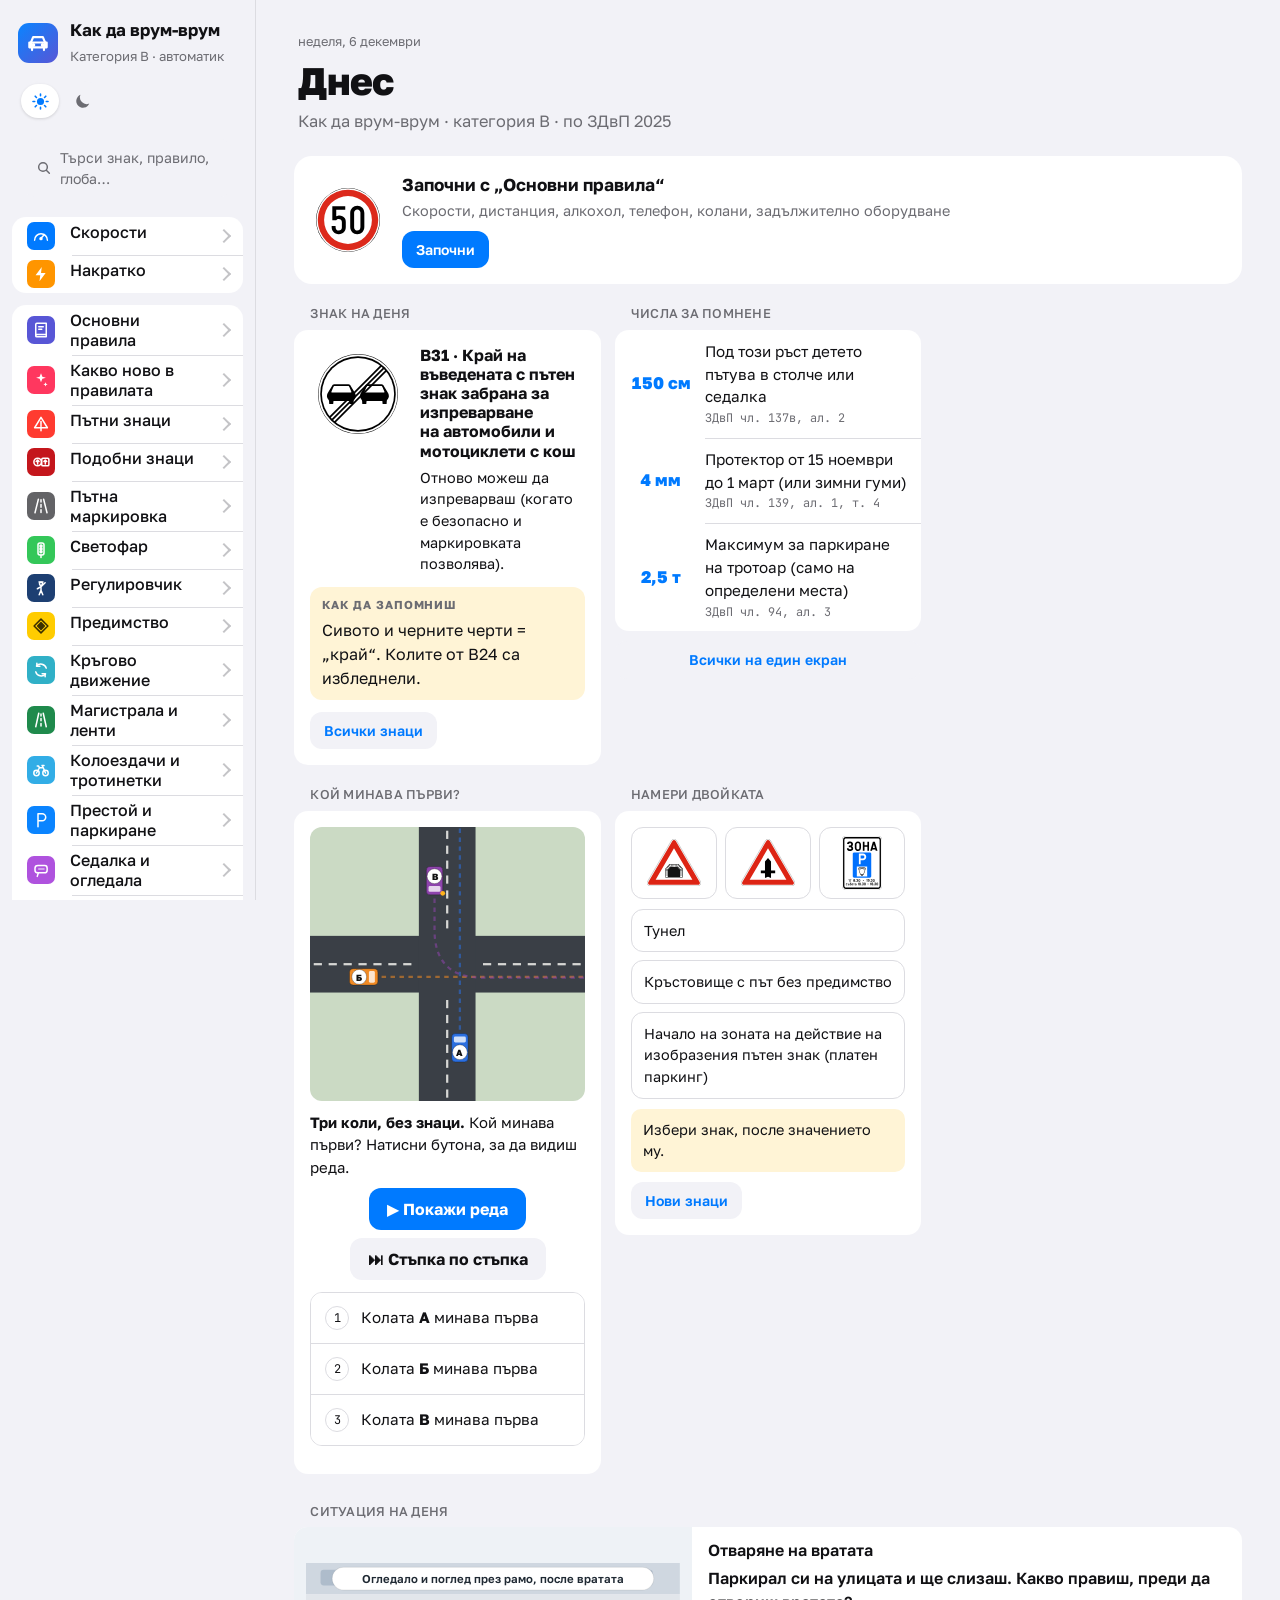
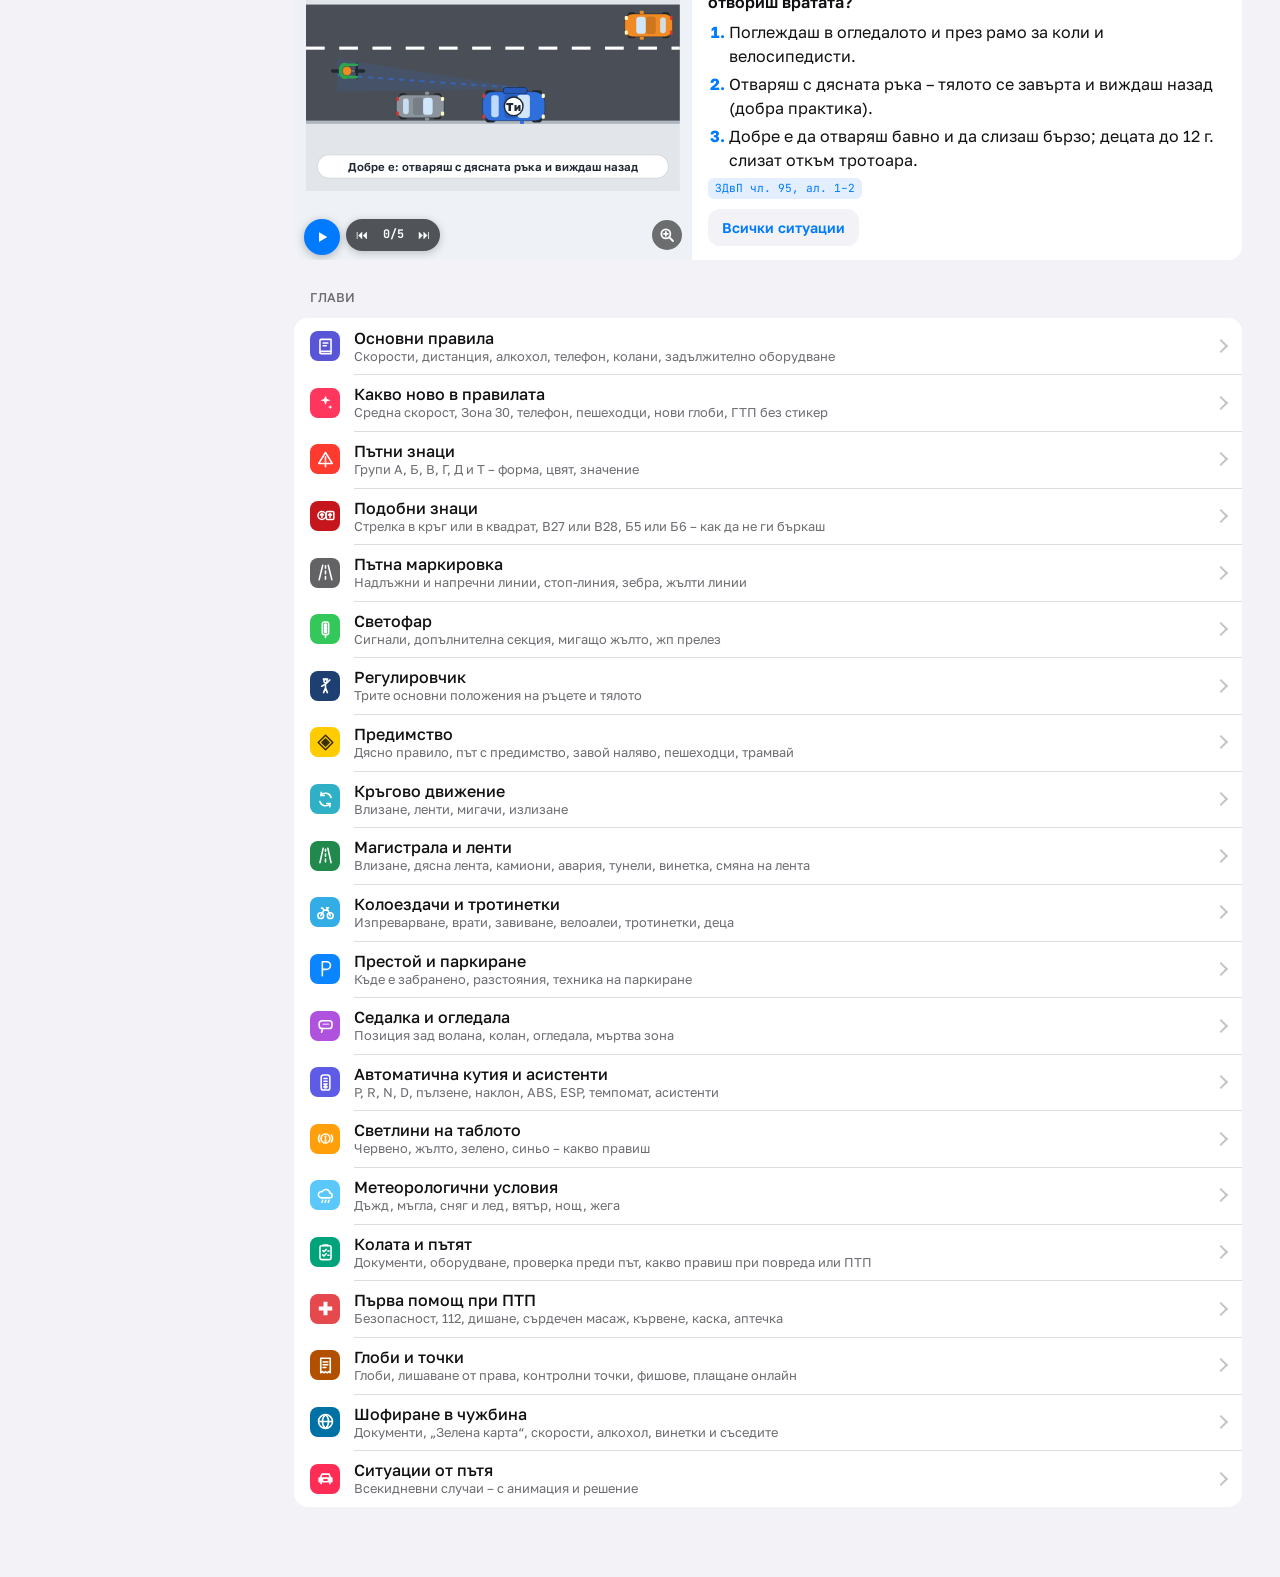
==== commit 842203a6: "Fines and points chapter 50 common offences with the fine in лв and €, extra penalties and control p" ====
--- a/index.html
+++ b/index.html
@@ -45,6 +45,7 @@
 <script src="js/more/kolela.js"></script>
 <script src="js/more/avtomat.js"></script>
 <script src="js/more/pomosht.js"></script>
+<script src="js/more/globi.js"></script>
 <script src="js/more/chuzhbina.js"></script>
 <script src="js/data.js"></script>
 <script src="js/anim.js"></script>
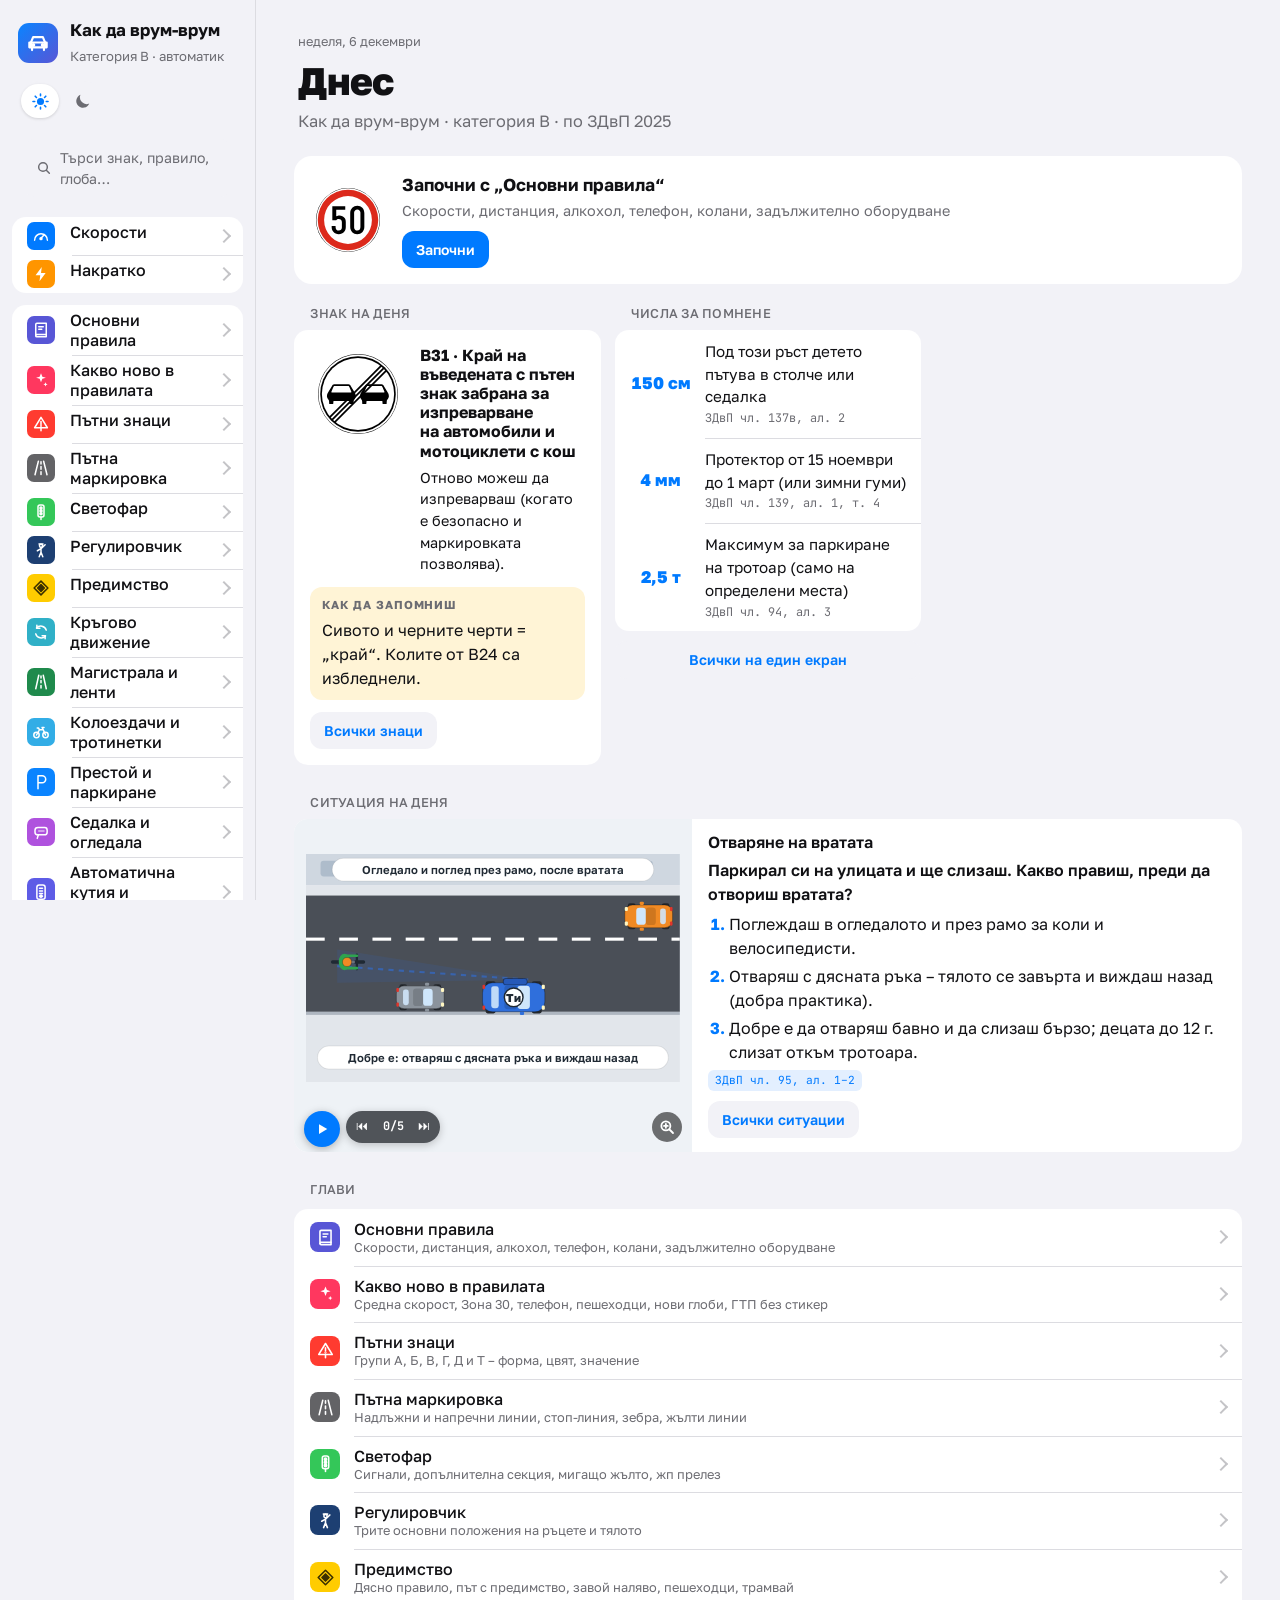
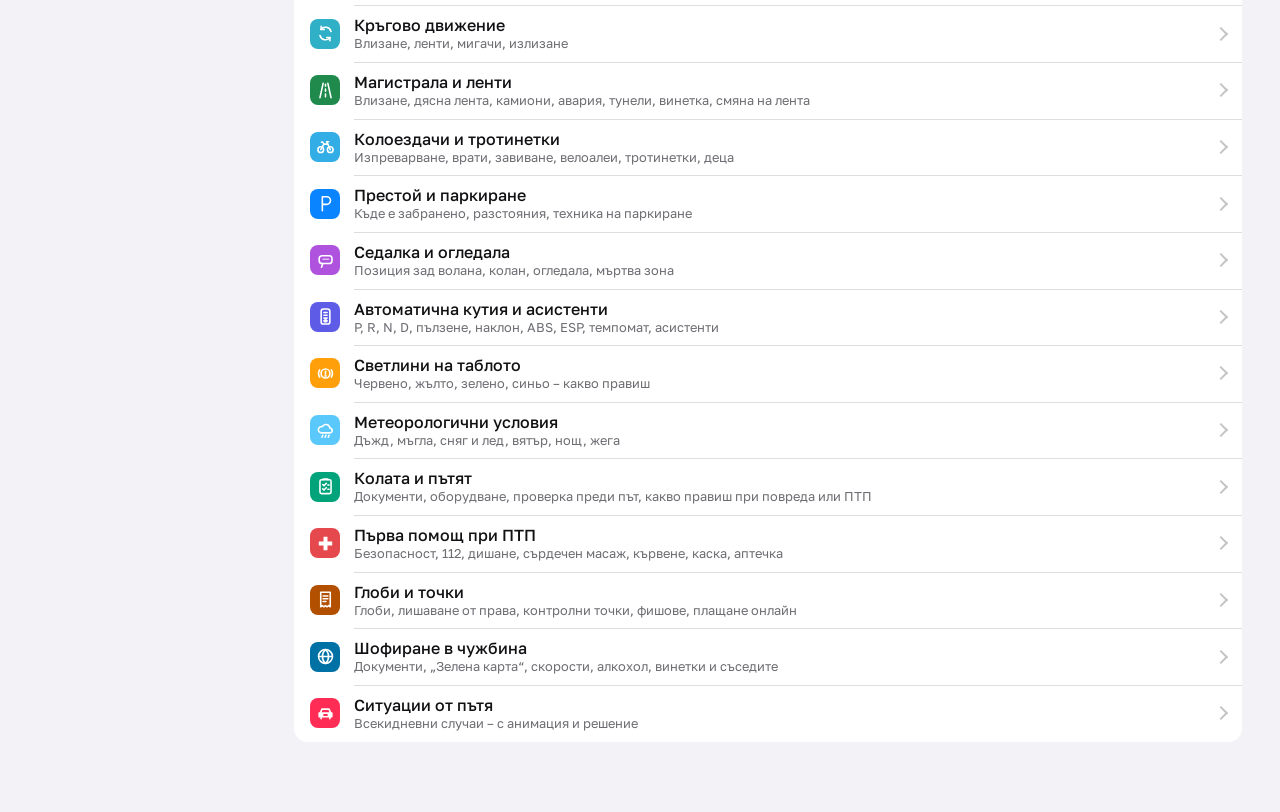
==== commit 967d310d: "Each page loads only its own code; protocol tips from the insurers - The first visit downloads ~310 " ====
--- a/index.html
+++ b/index.html
@@ -39,21 +39,9 @@
 </div>
 <script src="js/signs-data.js"></script>
 <script src="js/signs.js"></script>
-<script src="js/more/novo.js"></script>
-<script src="js/more/podobni.js"></script>
-<script src="js/more/magistrala.js"></script>
-<script src="js/more/kolela.js"></script>
-<script src="js/more/avtomat.js"></script>
-<script src="js/more/pomosht.js"></script>
-<script src="js/more/globi.js"></script>
-<script src="js/more/chuzhbina.js"></script>
 <script src="js/data.js"></script>
-<script src="js/anim.js"></script>
-<script src="js/scene3d.js"></script>
 <script src="js/illustrations.js"></script>
 <script src="js/scenarios.js"></script>
-<script src="js/widgets.js"></script>
-<script src="js/extras.js"></script>
 <script src="js/app.js"></script>
 <script src="js/zoom.js"></script>
 <script src="js/play.js"></script>
--- a/styles.css
+++ b/styles.css
@@ -1438,3 +1438,9 @@
 }
 .mx-chips { max-width: 100%; min-width: 0; }
 .mx-ab-ctl { min-width: 0; grid-template-columns: minmax(0, 1fr); }
+.nk-fines b { white-space: normal; text-align: right; flex: 0 1 45%; }
+.nk-fines span { min-width: 0; }
+.sx-pod .sx-pair { display: inline-flex; gap: 2px; }
+.sx-pod .sx-pair img { width: 22px !important; height: 22px !important; }
+.sc-order { margin: 4px 0 8px; padding-left: 1.2em; display: grid; gap: 4px; font-size: .92rem; }
+.sc-nav { justify-content: space-between; }
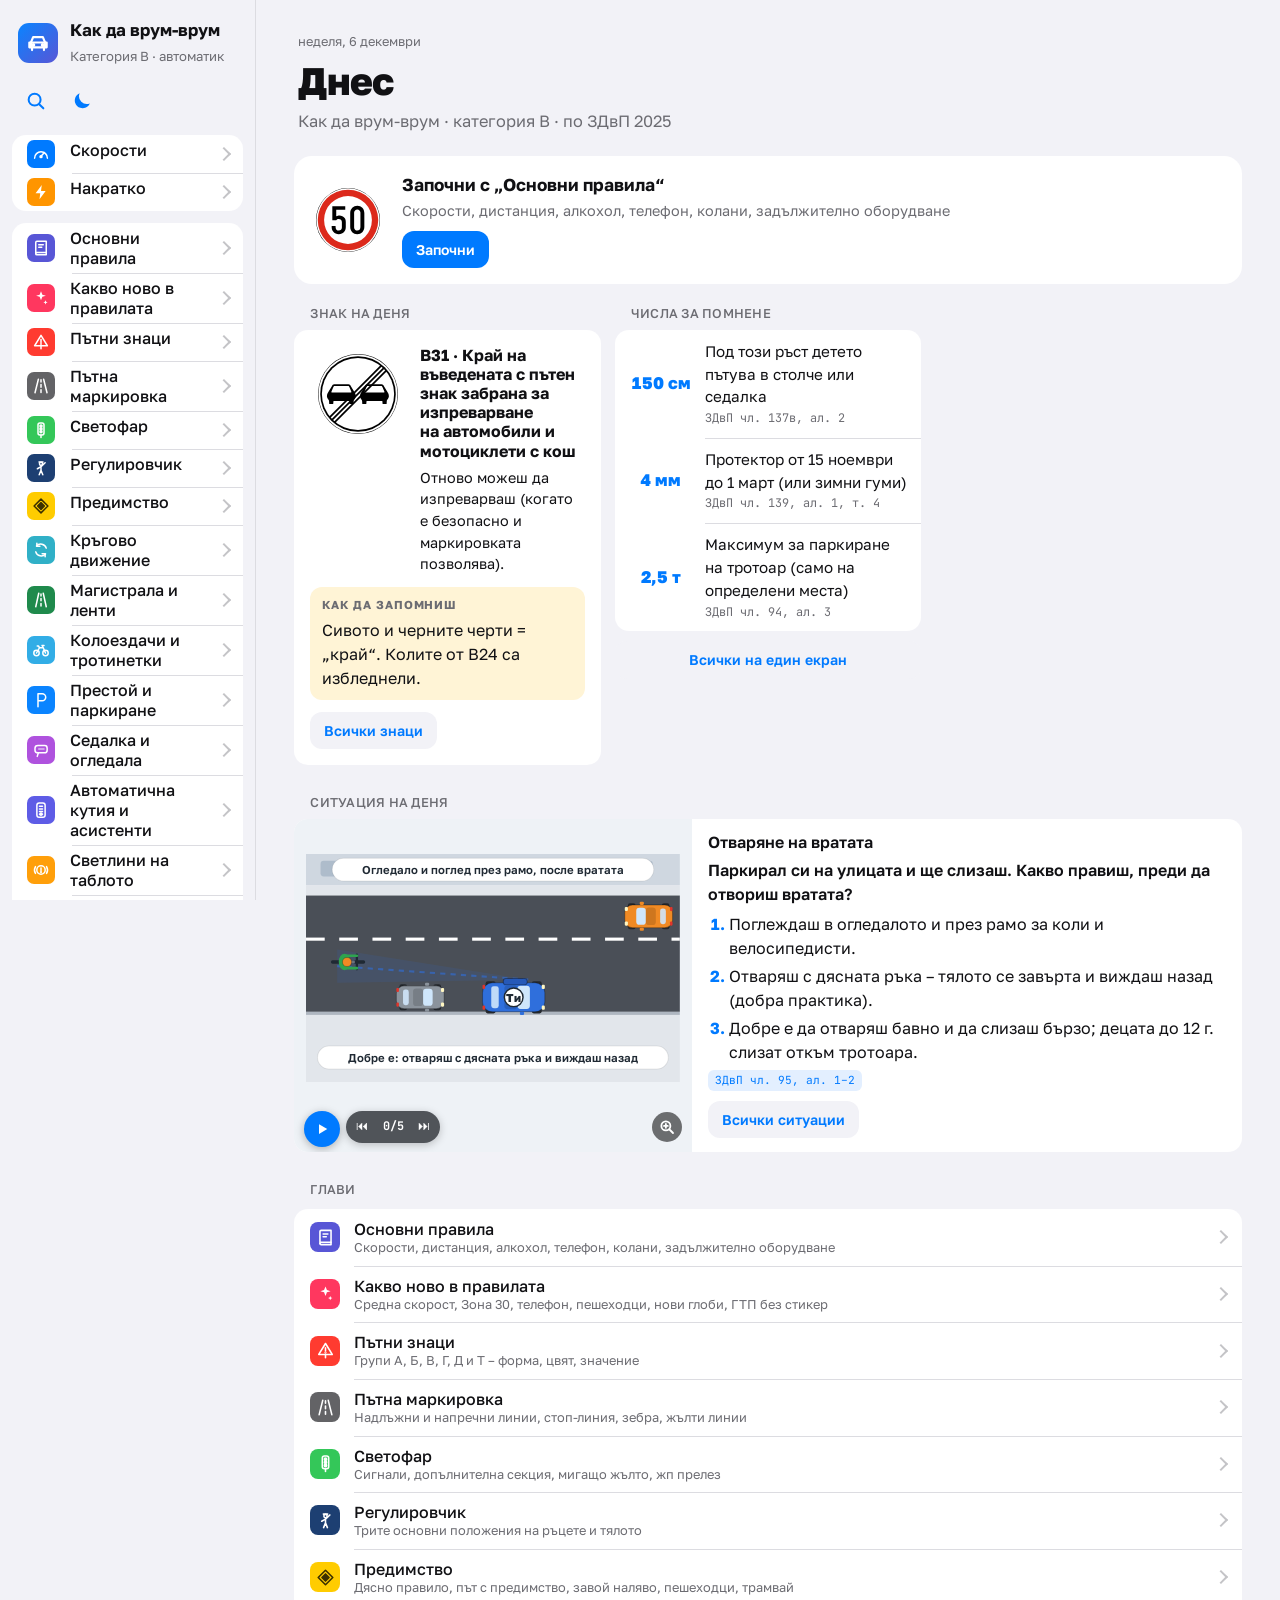
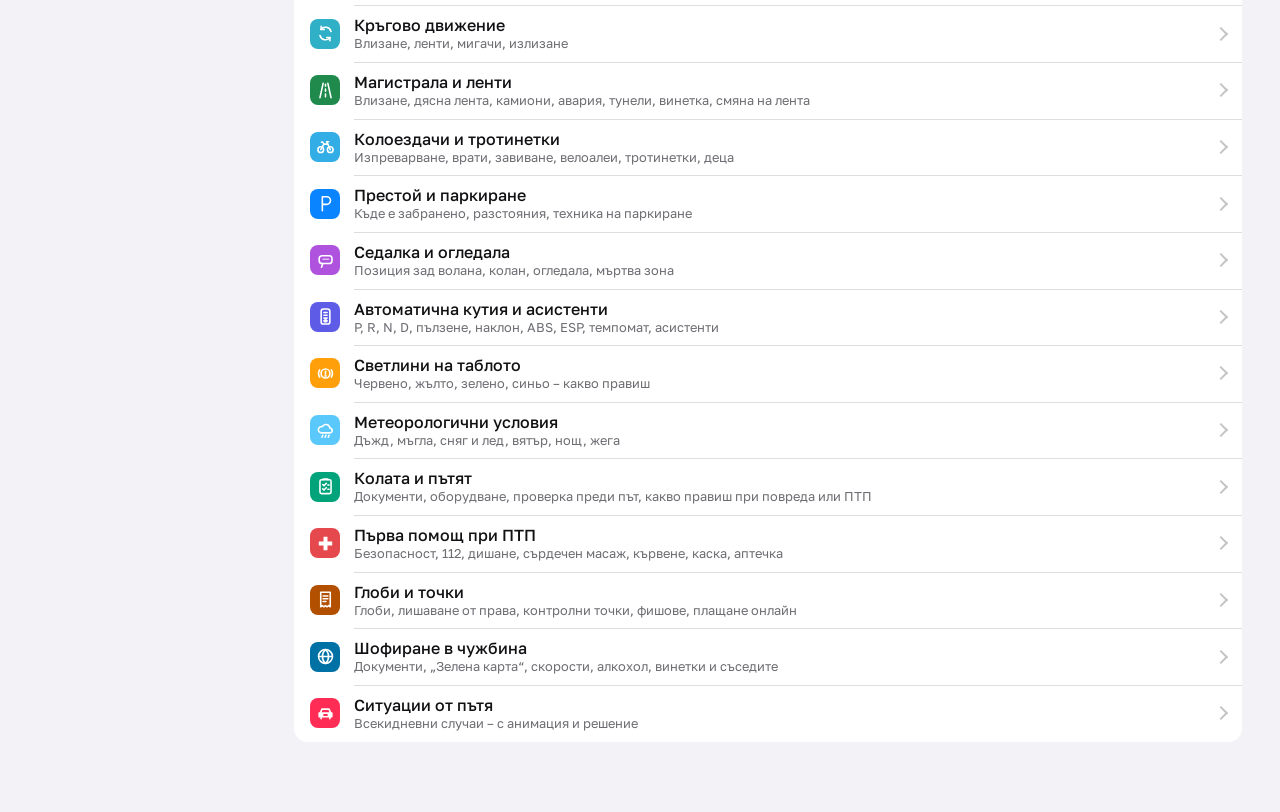
==== commit 5d6d4e2b: "Show search and theme as two icons in the sidebar The theme icon switches light/dark like on mobile;" ====
--- a/index.html
+++ b/index.html
@@ -26,9 +26,8 @@
   <aside class="sidebar" aria-label="Меню">
     <div class="side-top">
       <a class="brand" href="#nachalo" aria-label="Как да врум-врум – начало"><span class="brand-mark" aria-hidden="true"><svg viewBox="0 0 24 24" fill="none" stroke="currentColor" stroke-width="2" stroke-linecap="round" stroke-linejoin="round"><path d="M5.5 15.5v-4l2-5h9l2 5v4"/><path d="M4 11.5h16v4.5H4z"/><circle cx="7.6" cy="13.8" r=".9" fill="currentColor"/><circle cx="16.4" cy="13.8" r=".9" fill="currentColor"/><path d="M6.5 16v2.5M17.5 16v2.5"/></svg></span><span><b>Как да врум-врум</b><small>Категория B · автоматик</small></span></a>
-      <div class="side-theme" data-theme-seg></div>
+      <div class="side-icons"><a class="side-ic" href="#tarsene" aria-label="Търсене" title="Търсене"><svg viewBox="0 0 24 24" fill="none" stroke="currentColor" stroke-width="2.2" stroke-linecap="round" aria-hidden="true"><circle cx="10.5" cy="10.5" r="6.5"/><path d="M15.5 15.5 20 20"/></svg></a><button type="button" class="side-ic" data-theme-toggle></button></div>
     </div>
-    <a class="side-search" href="#tarsene"><svg viewBox="0 0 24 24" fill="none" stroke="currentColor" stroke-width="2.2" stroke-linecap="round" aria-hidden="true"><circle cx="10.5" cy="10.5" r="6.5"/><path d="M15.5 15.5 20 20"/></svg><span>Търси знак, правило, глоба…</span></a>
     <nav id="nav"></nav>
   </aside>
   <div class="pane">
--- a/styles.css
+++ b/styles.css
@@ -606,16 +606,7 @@
 }
 .theme-btn svg { width: 22px; height: 22px; }
 .theme-btn:hover { background: var(--surface-2); }
-.side-theme { display: grid; gap: 6px; padding: 0 6px; }
-.side-theme > span { font-size: .8rem; color: var(--muted); text-transform: uppercase; letter-spacing: .02em; padding-left: 8px; }
-.side-theme .seg, .settings .seg { display: grid; grid-template-columns: repeat(3, 1fr); width: 100%; }
-.side-theme .seg button, .settings .seg button { padding: 6px 4px; font-size: .82rem; }
-.settings { gap: 12px; }
-.set-row { display: grid; grid-template-columns: 90px minmax(0, 1fr); gap: 12px; align-items: center; }
-.set-row > span { font-weight: 500; }
-.set-row .btn { justify-self: start; }
 @media (max-width: 899px) { .theme-btn { top: -2px; } }
-.side-theme { margin-top: auto; }
 .sidebar .side-foot { margin-top: 0; }
 
 /* ---------- Layout fixes: content next to the sidebar, one readable column of rules ---------- */
@@ -756,14 +747,6 @@
 @media (max-width: 860px) { .spd-main { grid-template-columns: minmax(0, 1fr); } .spd-row { grid-template-columns: minmax(0, 1fr); gap: 6px; } }
 @media (max-width: 560px) { .spd-pick { grid-template-columns: repeat(2, minmax(0, 1fr)); } }
 
-/* ---------- Theme: two icons ---------- */
-.side-theme { display: flex; justify-content: flex-start; padding: 0 6px; margin-top: auto; }
-.theme-icons { display: inline-flex; gap: 4px; padding: 3px; border-radius: 999px; background: var(--surface-2); }
-.theme-icons button { width: 38px; height: 34px; border: 0; border-radius: 999px; background: transparent; color: var(--muted); display: grid; place-items: center; cursor: pointer; padding: 0; }
-.theme-icons button svg { width: 19px; height: 19px; }
-.theme-icons button[aria-pressed="true"] { background: var(--surface); color: var(--accent); box-shadow: 0 1px 3px rgb(0 0 0 / 14%); }
-.theme-icons button:focus-visible { outline: 2px solid var(--accent); outline-offset: 1px; }
-.set-row .theme-icons { justify-self: start; }
 
 /* ---------- One scrollbar, full width ---------- */
 .sidebar { scrollbar-width: none; overscroll-behavior: contain; }
@@ -838,11 +821,10 @@
   .rule-il svg.il { max-height: 300px; }
 }
 
-/* ---------- Sidebar: brand + theme on top, topic icons ---------- */
+/* ---------- Sidebar: brand + search and theme icons on top, topic icons ---------- */
 .side-top { display: grid; gap: 10px; padding-bottom: 4px; }
 .brand-mark { width: 40px; height: 40px; border-radius: 11px; background: linear-gradient(135deg, #0a84ff, #5856d6); color: #fff; display: grid; place-items: center; flex: none; }
 .brand-mark svg { width: 26px; height: 26px; }
-.side-top .side-theme { margin-top: 0; padding: 0 6px; }
 .tico { width: 30px; height: 30px; border-radius: 8px; background: var(--c); display: grid; place-items: center; flex: none; justify-self: center; }
 .tico svg { width: 19px; height: 19px; }
 .row .tico { grid-column: 1; grid-row: 1 / span 2; }
@@ -1371,9 +1353,6 @@
 .mark-card.has-play { padding-bottom: 46px !important; }
 .mark-card.has-play .play-btn { top: auto; bottom: 6px; left: 12px; width: 32px; height: 32px; }
 /* search */
-.side-search { display: flex; align-items: center; gap: 8px; margin: 4px 12px 10px; padding: 8px 12px; border-radius: 10px; background: var(--surface-2); color: var(--muted); text-decoration: none; font-size: .88rem; }
-.side-search svg { width: 16px; height: 16px; flex: none; }
-.side-search:hover { color: var(--ink); }
 .nav-r { display: inline-flex; align-items: center; gap: 4px; justify-self: end; }
 .navbar a.nav-srch { padding: 6px; color: var(--accent); }
 .navbar a.nav-srch::before { content: none; }
@@ -1398,7 +1377,7 @@
   @page { size: A4; margin: 10mm; }
   :root { color-scheme: light; }
   html, body { background: #fff !important; color: #000 !important; }
-  .sidebar, .navbar, .tabbar, .theme-btn, .print-btn, .pager, .sec-link, .install-card, [data-theme-seg], .side-search { display: none !important; }
+  .sidebar, .navbar, .tabbar, .theme-btn, .print-btn, .pager, .sec-link, .install-card, .side-icons { display: none !important; }
   .app, .pane, main, .content { display: block !important; margin: 0 !important; padding: 0 !important; max-width: none !important; width: auto !important; }
   .print-only { display: block; font-size: 9pt; margin-bottom: 4mm; }
   header.large h1 { font-size: 16pt; margin: 0; }
@@ -1440,7 +1419,17 @@
 .mx-ab-ctl { min-width: 0; grid-template-columns: minmax(0, 1fr); }
 .nk-fines b { white-space: normal; text-align: right; flex: 0 1 45%; }
 .nk-fines span { min-width: 0; }
-.sx-pod .sx-pair { display: inline-flex; gap: 2px; }
-.sx-pod .sx-pair img { width: 22px !important; height: 22px !important; }
+/* „Подобни знаци“ tile: two small signs overlapping in the same 34 px icon square as the other tiles */
+.sx-pod .sx-pair { grid-row: 1 / 3; position: relative; width: 34px; height: 34px; }
+.sx-pod .sx-pair img { position: absolute; width: 22px !important; height: 22px !important; grid-row: auto; }
+.sx-pod .sx-pair img:first-child { left: 0; top: 0; }
+.sx-pod .sx-pair img:last-child { right: 0; bottom: 0; }
 .sc-order { margin: 4px 0 8px; padding-left: 1.2em; display: grid; gap: 4px; font-size: .92rem; }
 .sc-nav { justify-content: space-between; }
+
+/* Sidebar: search and theme as two plain icons, like the mobile navbar */
+.side-icons { display: flex; gap: 6px; padding: 0 4px; }
+.side-ic { width: 40px; height: 40px; border: 0; border-radius: 10px; background: transparent; color: var(--accent); display: grid; place-items: center; cursor: pointer; padding: 0; }
+.side-ic svg { width: 22px; height: 22px; display: block; }
+.side-ic:hover { background: var(--surface-2); }
+.side-ic:focus-visible { outline: 2px solid var(--accent); outline-offset: 1px; }
